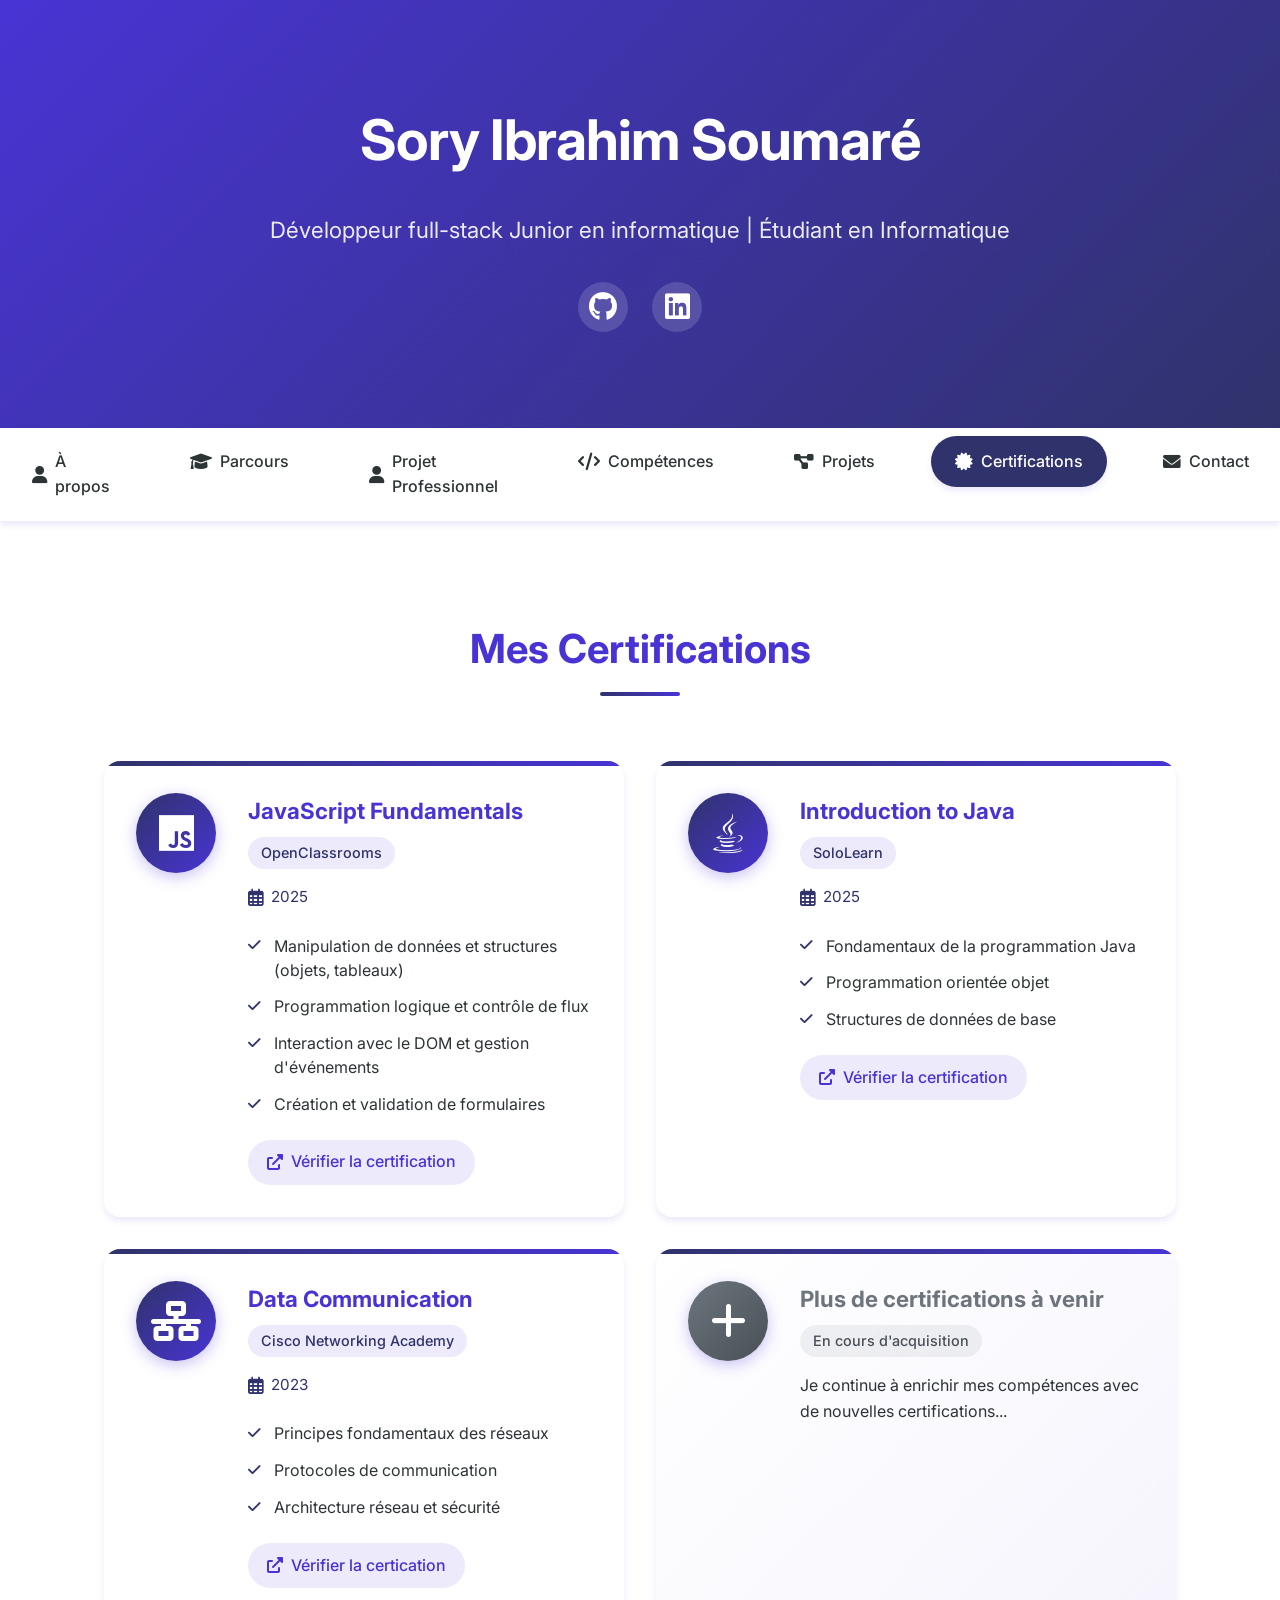
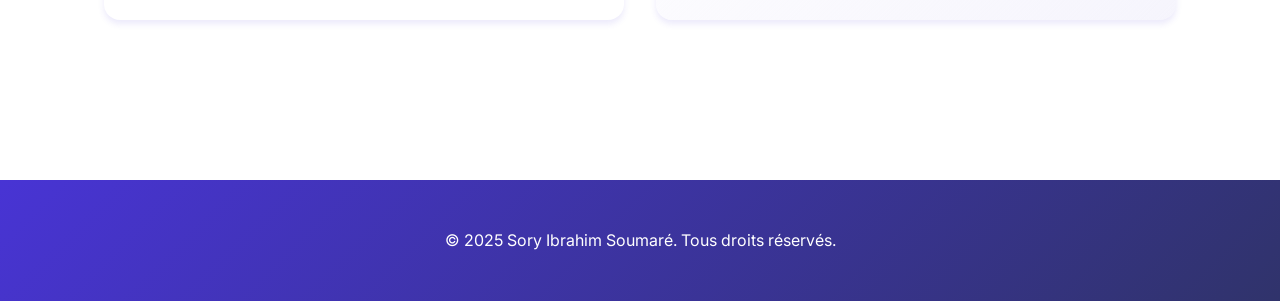
==== certifications.html @ 8905b658 "Add files via upload" ====
<!DOCTYPE html>
<html lang="fr">
<head>
    <meta charset="UTF-8">
    <meta name="viewport" content="width=device-width, initial-scale=1.0">
    <title>Certifications - Sory Ibrahim Soumaré</title>
    <link rel="stylesheet" href="styles.css">
    <link href="https://fonts.googleapis.com/css2?family=Inter:wght@400;500;600;700&display=swap" rel="stylesheet">
    <link rel="stylesheet" href="https://cdnjs.cloudflare.com/ajax/libs/font-awesome/6.0.0/css/all.min.css">
</head>
<body>
    <header>
        <h1>Sory Ibrahim Soumaré</h1>
        <p>Développeur full-stack Junior en informatique | Étudiant en Informatique</p>
        <div class="social-links">
            <a href="https://github.com/Ryso667" target="_blank" rel="noopener noreferrer" class="hover-lift" aria-label="GitHub">
                <i class="fab fa-github"></i>
            </a>
            <a href="https://www.linkedin.com/in/sory-ibrahim-soumaré-824bb32b7" target="_blank" rel="noopener noreferrer" class="hover-lift" aria-label="LinkedIn">
                <i class="fab fa-linkedin"></i>
            </a>
        </div>
    </header>

    <nav>
        <ul>
            <li><a href="index.html" class="active"><i class="fas fa-user"></i> À propos</a></li>
            <li><a href="experience.html"><i class="fas fa-graduation-cap"></i> Parcours</a></li>
            <li><a href="projetPro.html" class="active"><i class="fas fa-user"></i> Projet Professionnel </a></li>
            <li><a href="skills.html"><i class="fas fa-code"></i> Compétences</a></li>
            <li><a href="projects.html"><i class="fas fa-project-diagram"></i> Projets</a></li>
            <li><a href="certifications.html"><i class="fas fa-certificate"></i> Certifications</a></li>
            <li><a href="contact.html"><i class="fas fa-envelope"></i> Contact</a></li>
        </ul>
    </nav>

    <section id="certifications">
        <h2>Mes Certifications</h2>
        <div class="certifications-container">
            <!-- Certification JavaScript -->
            <div class="certification-card hover-lift">
                <div class="certification-badge">
                    <i class="fab fa-js"></i>
                </div>
                <div class="certification-content">
                    <div class="certification-header">
                        <h3>JavaScript Fundamentals</h3>
                        <span class="certification-platform">OpenClassrooms</span>
                    </div>
                    <div class="certification-date">
                        <i class="far fa-calendar-alt"></i>
                        <span>2025</span>
                    </div>
                    <div class="certification-details">
                        <ul>
                            <li><i class="fas fa-check"></i> Manipulation de données et structures (objets, tableaux)</li>
                            <li><i class="fas fa-check"></i> Programmation logique et contrôle de flux</li>
                            <li><i class="fas fa-check"></i> Interaction avec le DOM et gestion d'événements</li>
                            <li><i class="fas fa-check"></i> Création et validation de formulaires</li>
                        </ul>
                    </div>
                    <div class="certification-verify">
                        <a href="Javascript .png" class="verify-link">
                            <i class="fas fa-external-link-alt"></i>
                            <span>Vérifier la certification</span>
                        </a>
                    </div>
                </div>
            </div>

            <!-- Certification Java -->
            <div class="certification-card hover-lift">
                <div class="certification-badge">
                    <i class="fab fa-java"></i>
                </div>
                <div class="certification-content">
                    <div class="certification-header">
                        <h3>Introduction to Java</h3>
                        <span class="certification-platform">SoloLearn</span>
                    </div>
                    <div class="certification-date">
                        <i class="far fa-calendar-alt"></i>
                        <span>2025</span>
                    </div>
                    <div class="certification-details">
                        <ul>
                            <li><i class="fas fa-check"></i> Fondamentaux de la programmation Java</li>
                            <li><i class="fas fa-check"></i> Programmation orientée objet</li>
                            <li><i class="fas fa-check"></i> Structures de données de base</li>
                        </ul>
                    </div>
                    <div class="certification-verify">
                        <a href="3553fcca-a68f-42a8-afb6-0b41cf92a7e4.png" target="_blank" rel="noopener noreferrer" class="verify-link">
                            <i class="fas fa-external-link-alt"></i>
                            <span>Vérifier la certification</span>
                        </a>
                    </div>
                </div>
            </div>

            <!-- Certification Data Communication -->
            <div class="certification-card hover-lift">
                <div class="certification-badge">
                    <i class="fas fa-network-wired"></i>
                </div>
                <div class="certification-content">
                    <div class="certification-header">
                        <h3>Data Communication</h3>
                        <span class="certification-platform">Cisco Networking Academy</span>
                    </div>
                    <div class="certification-date">
                        <i class="far fa-calendar-alt"></i>
                        <span>2023</span>
                    </div>
                    <div class="certification-details">
                        <ul>
                            <li><i class="fas fa-check"></i> Principes fondamentaux des réseaux</li>
                            <li><i class="fas fa-check"></i> Protocoles de communication</li>
                            <li><i class="fas fa-check"></i> Architecture réseau et sécurité</li>
                        </ul>
                    </div>
                    <div class="certification-verify">
                        <a href="data-communication-and-network(1).png" target="_blank" rel="noopener noreferrer" class="verify-link">
                            <i class="fas fa-external-link-alt"></i>
                            <span>Vérifier la certication</span>
                        </a>
                    </div>
                </div>
            </div>

            <!-- Espace pour futures certifications -->
            <div class="certification-card coming-soon hover-lift">
                <div class="certification-badge">
                    <i class="fas fa-plus"></i>
                </div>
                <div class="certification-content">
                    <div class="certification-header">
                        <h3>Plus de certifications à venir</h3>
                        <span class="certification-platform">En cours d'acquisition</span>
                    </div>
                    <div class="certification-details">
                        <p>Je continue à enrichir mes compétences avec de nouvelles certifications...</p>
                    </div>
                </div>
            </div>
        </div>
    </section>

    <!-- Modal pour l'affichage des certificats -->
    <div id="certificate-modal" class="modal">
        <div class="modal-content">
            <span class="close-modal">&times;</span>
            <img id="certificate-image" src="" alt="Certificat">
        </div>
    </div>

    <footer>
        <p>&copy; 2025 Sory Ibrahim Soumaré. Tous droits réservés.</p>
    </footer>

    <script src="script.js"></script>
</body>
</html>
---- styles.css ----
/* Variables globales */
:root {
  --primary-color: #4834d4;
  --secondary-color: #686de0;
  --accent-color: #30336b;
  --text-color: #2d3436;
  --bg-color: #ffffff;
  --section-bg: #f9f9f9;
  --card-bg: #ffffff;
  --gradient-start: #4834d4;
  --gradient-end: #30336b;
  --transition: all 0.3s ease;
  --shadow: 0 4px 6px rgba(72, 52, 212, 0.1);
  --shadow-hover: 0 8px 15px rgba(72, 52, 212, 0.2);
}

/* Section projet professionnel */
#projet-professionnel {
    max-width: 900px;
    margin: 0 auto;
    padding: 40px 20px;
    font-family: 'Arial', sans-serif;
    color: #1A1A2E;
    line-height: 1.7;
  }
  
  #projet-professionnel h2 {
    font-size: 2.5rem;
    color: #1A7A7A;
    margin-bottom: 40px;
    text-align: center;
    font-weight: bold;
  }
  
  #projet-professionnel h3 {
    font-size: 1.8rem;
    color: #1A7A7A;
    margin-top: 40px;
    margin-bottom: 20px;
    font-weight: bold;
    border-bottom: 3px solid #1A7A7A;
    padding-bottom: 8px;
  }
  
  #projet-professionnel h4 {
    font-size: 1.3rem;
    color: #1A1A2E;
    margin-top: 25px;
    margin-bottom: 12px;
    font-weight: bold;
  }
  
  /* Vision */
  .vision {
    background: linear-gradient(135deg, #E8F5F5 0%, #ffffff 100%);
    padding: 30px;
    border-radius: 10px;
    margin-bottom: 30px;
    border-left: 5px solid #1A7A7A;
    box-shadow: 0 2px 8px rgba(0, 0, 0, 0.08);
  }
  
  .vision p {
    font-size: 1.15rem;
    font-weight: 500;
    color: #1A1A2E;
    margin: 0;
  }
  
  /* Parcours */
  .parcours {
    margin-bottom: 30px;
  }
  
  /* Étape */
  .etape {
    background: #ffffff;
    padding: 25px;
    margin-bottom: 20px;
    border-radius: 8px;
    border-left: 4px solid #1A7A7A;
    box-shadow: 0 2px 6px rgba(0, 0, 0, 0.06);
    transition: transform 0.2s ease, box-shadow 0.2s ease;
  }
  
  .etape:hover {
    transform: translateX(5px);
    box-shadow: 0 4px 12px rgba(26, 122, 122, 0.15);
  }
  
  .etape h4 {
    color: #1A7A7A;
    margin-top: 0;
  }
  
  .etape p {
    margin: 0;
    font-size: 1rem;
  }
  
  /* Motivation */
  .motivation {
    background: #f8f9fa;
    padding: 30px;
    border-radius: 10px;
    margin-bottom: 30px;
    box-shadow: 0 2px 8px rgba(0, 0, 0, 0.08);
  }
  
  .motivation p {
    margin-bottom: 15px;
    font-size: 1.05rem;
  }
  
  .motivation p:last-child {
    margin-bottom: 0;
  }
  
  /* Formation */
  .formation {
    background: linear-gradient(135deg, #1A7A7A 0%, #2A9A9A 100%);
    padding: 30px;
    border-radius: 10px;
    color: #ffffff;
    box-shadow: 0 4px 12px rgba(26, 122, 122, 0.25);
  }
  
  .formation h3 {
    color: #ffffff;
    border-bottom: 3px solid #ffffff;
    margin-top: 0;
  }
  
  .formation p {
    font-size: 1.05rem;
    margin-bottom: 15px;
    color: #ffffff;
  }
  
  .formation p:last-child {
    margin-bottom: 0;
  }
  
  .formation strong {
    font-weight: bold;
    text-decoration: underline;
  }
  
  /* Responsive */
  @media (max-width: 768px) {
    #projet-professionnel {
      padding: 30px 15px;
    }
  
    #projet-professionnel h2 {
      font-size: 2rem;
    }
  
    #projet-professionnel h3 {
      font-size: 1.5rem;
    }
  
    #projet-professionnel h4 {
      font-size: 1.15rem;
    }
  
    .vision, .motivation, .formation {
      padding: 20px;
    }
  
    .etape {
      padding: 20px;
    }
  }

/* Reset et styles de base */
* {
  margin: 0;
  padding: 0;
  box-sizing: border-box;
}

body {
  font-family: 'Inter', sans-serif;
  line-height: 1.6;
  color: var(--text-color);
  background-color: var(--bg-color);
}

/* Header */
header {
  background: linear-gradient(135deg, var(--gradient-start), var(--gradient-end));
  color: white;
  padding: 6rem 2rem;
  text-align: center;
  position: relative;
  overflow: hidden;
}

header::before {
  content: '';
  position: absolute;
  top: 0;
  left: 0;
  right: 0;
  bottom: 0;
  background: url('data:image/svg+xml,<svg width="20" height="20" viewBox="0 0 20 20" xmlns="http://www.w3.org/2000/svg"><rect width="1" height="1" fill="rgba(255,255,255,0.1)"/></svg>');
  opacity: 0.1;
}

header h1 {
  font-size: 3.5rem;
  margin-bottom: 1.5rem;
  animation: fadeInDown 1s ease;
  font-weight: 700;
  letter-spacing: -1px;
}

header p {
  font-size: 1.4rem;
  opacity: 0.9;
  animation: fadeInUp 1s ease;
  max-width: 800px;
  margin: 0 auto;
  line-height: 1.8;
}

.social-links {
  margin-top: 2rem;
  display: flex;
  justify-content: center;
  gap: 1.5rem;
  z-index: 10;
  position: relative;
}

.social-links a {
  color: white;
  font-size: 1.8rem;
  transition: var(--transition);
  padding: 0.8rem;
  border-radius: 50%;
  background: rgba(255, 255, 255, 0.15);
  width: 50px;
  height: 50px;
  display: flex;
  align-items: center;
  justify-content: center;
  text-decoration: none;
  cursor: pointer;
  position: relative;
  z-index: 2;
}

.social-links a:hover {
  transform: translateY(-5px) scale(1.1);
  background: var(--accent-color);
  box-shadow: var(--shadow);
}

.social-links a:active {
  transform: translateY(-2px) scale(0.95);
}

/* Navigation */
nav {
  background-color: var(--card-bg);
  box-shadow: var(--shadow);
  position: sticky;
  top: 0;
  z-index: 1000;
  padding: 0.5rem;
}

nav ul {
  display: flex;
  justify-content: center;
  list-style: none;
  gap: 2rem;
  max-width: 1200px;
  margin: 0 auto;
}

nav a {
  color: var(--text-color);
  text-decoration: none;
  font-weight: 500;
  padding: 0.8rem 1.5rem;
  border-radius: 2rem;
  transition: var(--transition);
  display: flex;
  align-items: center;
  gap: 0.5rem;
}

nav a:hover {
  background-color: var(--accent-color);
  color: white;
  transform: translateY(-2px);
}

nav a.active {
  background-color: var(--accent-color);
  color: white;
  box-shadow: var(--shadow);
}

nav a i {
  font-size: 1.1rem;
}

/* Sections */
section {
  padding: 6rem 2rem;
  max-width: 1200px;
  margin: 0 auto;
}

section:nth-child(even) {
  background-color: var(--section-bg);
}

h2 {
  color: var(--primary-color);
  margin-bottom: 3rem;
  font-size: 2.5rem;
  position: relative;
  text-align: center;
}

h2::after {
  content: '';
  position: absolute;
  bottom: -15px;
  left: 50%;
  transform: translateX(-50%);
  width: 80px;
  height: 4px;
  background: linear-gradient(90deg, var(--accent-color), var(--primary-color));
  border-radius: 2px;
}

/* À propos */
.about-content {
  background-color: var(--card-bg);
  padding: 3rem;
  border-radius: 1rem;
  box-shadow: var(--shadow);
  max-width: 900px;
  margin: 0 auto;
  position: relative;
  overflow: hidden;
}

.about-content::before {
  content: '';
  position: absolute;
  top: 0;
  left: 0;
  width: 100%;
  height: 5px;
  background: linear-gradient(90deg, var(--accent-color), var(--primary-color));
}

.about-content p {
  font-size: 1.2rem;
  line-height: 1.8;
  color: var(--text-color);
}

.about-content p emoji {
  font-size: 1.4rem;
  margin-right: 0.5rem;
}

/* Styles pour la section des compétences */
.skills-container {
    max-width: 1200px;
    margin: 0 auto;
    padding: 2rem;
}

.skills-category {
    margin-bottom: 4rem;
}

.skills-category h3 {
    font-size: 2rem;
    color: var(--primary-color);
    margin-bottom: 2rem;
    display: flex;
    align-items: center;
    gap: 1rem;
}

.skills-category h3 i {
    color: var(--accent-color);
}

.skills-grid {
    display: grid;
    grid-template-columns: repeat(auto-fit, minmax(300px, 1fr));
    gap: 2rem;
}

.skill-card {
    background: var(--card-bg);
    border-radius: 1rem;
    padding: 2rem;
    box-shadow: var(--shadow);
    transition: var(--transition);
    position: relative;
    overflow: hidden;
}

.skill-card::before {
    content: '';
    position: absolute;
    top: 0;
    left: 0;
    width: 100%;
    height: 5px;
    background: linear-gradient(90deg, var(--accent-color), var(--primary-color));
}

.skill-header {
    display: flex;
    align-items: center;
    gap: 1rem;
    margin-bottom: 1.5rem;
}

.skill-header i {
    font-size: 1.8rem;
    color: var(--accent-color);
}

.skill-header h4 {
    font-size: 1.4rem;
    color: var(--primary-color);
    margin: 0;
}

.skill-card ul {
    list-style: none;
    padding: 0;
    margin: 0;
}

.skill-card li {
    display: flex;
    align-items: center;
    gap: 0.8rem;
    margin-bottom: 1rem;
    font-size: 1.1rem;
    color: var(--text-color);
}

.skill-card li i {
    color: var(--accent-color);
    font-size: 1rem;
}

.skill-card:hover {
    transform: translateY(-5px);
    box-shadow: var(--shadow-hover);
}

/* Animation pour les cartes de compétences */
@keyframes fadeInUp {
    from {
        opacity: 0;
        transform: translateY(20px);
    }
    to {
        opacity: 1;
        transform: translateY(0);
    }
}

.skill-card {
    animation: fadeInUp 0.6s ease-out forwards;
    opacity: 0;
}

.skill-card:nth-child(1) { animation-delay: 0.1s; }
.skill-card:nth-child(2) { animation-delay: 0.2s; }
.skill-card:nth-child(3) { animation-delay: 0.3s; }
.skill-card:nth-child(4) { animation-delay: 0.4s; }
.skill-card:nth-child(5) { animation-delay: 0.5s; }

/* Responsive Design pour les compétences */
@media (max-width: 768px) {
    .skills-container {
        padding: 1rem;
    }

    .skills-grid {
        grid-template-columns: 1fr;
    }

    .skill-card {
        padding: 1.5rem;
    }

    .skill-header h4 {
        font-size: 1.2rem;
    }

    .skill-card li {
        font-size: 1rem;
    }
}

/* Styles pour la section des projets */
.projects-container {
    max-width: 1200px;
    margin: 0 auto;
    padding: 2rem;
    display: grid;
    grid-template-columns: repeat(auto-fit, minmax(350px, 1fr));
    gap: 2rem;
}

.project-card {
    background: var(--card-bg);
    border-radius: 1rem;
    padding: 2rem;
    box-shadow: var(--shadow);
    transition: var(--transition);
    position: relative;
    overflow: hidden;
    display: flex;
    flex-direction: column;
    gap: 1.5rem;
}

.project-card::before {
    content: '';
    position: absolute;
    top: 0;
    left: 0;
    width: 100%;
    height: 5px;
    background: linear-gradient(90deg, var(--accent-color), var(--primary-color));
}

.project-header {
    display: flex;
    align-items: center;
    gap: 1rem;
}

.project-header i {
    font-size: 2rem;
    color: var(--accent-color);
}

.project-header h3 {
    font-size: 1.4rem;
    color: var(--primary-color);
    margin: 0;
    line-height: 1.4;
}

.project-date {
    display: flex;
    align-items: center;
    gap: 0.5rem;
    color: var(--accent-color);
    font-size: 0.95rem;
    margin-top: -0.5rem;
    margin-bottom: 0.5rem;
}

.project-date i {
    font-size: 1rem;
}

.project-date span {
    font-weight: 500;
}

.project-tech {
    display: flex;
    flex-wrap: wrap;
    gap: 0.5rem;
}

.tech-tag {
    background: rgba(72, 52, 212, 0.1);
    color: var(--primary-color);
    padding: 0.4rem 0.8rem;
    border-radius: 2rem;
    font-size: 0.9rem;
    font-weight: 500;
    transition: var(--transition);
}

.tech-tag:hover {
    background: var(--accent-color);
    color: white;
    transform: translateY(-2px);
}

.project-content {
    flex-grow: 1;
}

.project-content h4 {
    color: var(--primary-color);
    font-size: 1.1rem;
    margin-bottom: 1rem;
}

.project-content ul {
    list-style: none;
    padding: 0;
    margin: 0;
}

.project-content li {
    display: flex;
    align-items: flex-start;
    gap: 0.8rem;
    margin-bottom: 0.8rem;
    font-size: 1rem;
    color: var(--text-color);
    line-height: 1.5;
}

.project-content li i {
    color: var(--accent-color);
    font-size: 0.9rem;
    margin-top: 0.3rem;
}

.project-links {
    margin-top: 1.5rem;
    padding-top: 1rem;
    border-top: 1px solid rgba(72, 52, 212, 0.1);
}

.github-link {
    display: inline-flex;
    align-items: center;
    gap: 0.5rem;
    color: var(--primary-color);
    text-decoration: none;
    padding: 0.6rem 1.2rem;
    border-radius: 2rem;
    background: rgba(72, 52, 212, 0.1);
    transition: var(--transition);
    font-weight: 500;
}

.github-link i {
    font-size: 1.2rem;
}

.github-link:hover {
    background: var(--accent-color);
    color: white;
    transform: translateY(-2px);
}

.project-card:hover {
    transform: translateY(-5px);
    box-shadow: var(--shadow-hover);
}

/* Animation pour les cartes de projets */
@keyframes fadeInUp {
    from {
        opacity: 0;
        transform: translateY(20px);
    }
    to {
        opacity: 1;
        transform: translateY(0);
    }
}

.project-card {
    animation: fadeInUp 0.6s ease-out forwards;
    opacity: 0;
}

.project-card:nth-child(1) { animation-delay: 0.1s; }
.project-card:nth-child(2) { animation-delay: 0.2s; }
.project-card:nth-child(3) { animation-delay: 0.3s; }
.project-card:nth-child(4) { animation-delay: 0.4s; }

/* Responsive Design pour les projets */
@media (max-width: 768px) {
    .projects-container {
        padding: 1rem;
        grid-template-columns: 1fr;
    }

    .project-card {
        padding: 1.5rem;
    }

    .project-header h3 {
        font-size: 1.2rem;
    }

    .project-content li {
        font-size: 0.95rem;
    }
}

/* Contact */
.contact-container {
    max-width: 600px;
    margin: 0 auto;
    padding: 2rem;
}

.contact-info-card {
    background: var(--card-bg);
    border-radius: 15px;
    padding: 2.5rem;
    box-shadow: 0 4px 6px rgba(0, 0, 0, 0.1);
    transition: all 0.3s ease;
}

.contact-info-card:hover {
    transform: translateY(-5px);
    box-shadow: 0 8px 15px rgba(0, 0, 0, 0.2);
}

.contact-header {
    display: flex;
    align-items: center;
    gap: 1rem;
    margin-bottom: 2rem;
    padding-bottom: 1rem;
    border-bottom: 2px solid var(--accent-color);
}

.contact-header i {
    font-size: 2rem;
    color: var(--accent-color);
}

.contact-header h3 {
    font-size: 1.5rem;
    color: var(--text-color);
    margin: 0;
}

.contact-details {
    display: flex;
    flex-direction: column;
    gap: 1.5rem;
}

.contact-item {
    display: flex;
    align-items: center;
    gap: 1.5rem;
    padding: 1rem;
    border-radius: 10px;
    background: var(--bg-color);
    transition: all 0.3s ease;
    text-decoration: none;
    color: var(--text-color);
}

.contact-item:hover {
    transform: translateX(10px);
    background: var(--accent-color);
    color: white;
}

.contact-item:hover .contact-icon i {
    transform: scale(1.2);
    color: white;
}

.contact-icon {
    width: 50px;
    height: 50px;
    display: flex;
    align-items: center;
    justify-content: center;
    background: var(--card-bg);
    border-radius: 50%;
    transition: all 0.3s ease;
}

.contact-icon i {
    font-size: 1.5rem;
    color: var(--accent-color);
    transition: all 0.3s ease;
}

.contact-text {
    display: flex;
    flex-direction: column;
    gap: 0.25rem;
}

.contact-label {
    font-size: 0.9rem;
    color: var(--text-muted);
    font-weight: 500;
}

.contact-value {
    font-size: 1.1rem;
    font-weight: 600;
}

/* Animation d'apparition */
@keyframes fadeInUp {
    from {
        opacity: 0;
        transform: translateY(20px);
    }
    to {
        opacity: 1;
        transform: translateY(0);
    }
}

.contact-info-card {
    animation: fadeInUp 0.6s ease-out;
}

/* Responsive Design */
@media (max-width: 768px) {
    .contact-container {
        padding: 1rem;
    }

    .contact-info-card {
        padding: 1.5rem;
    }

    .contact-header {
        margin-bottom: 1.5rem;
    }

    .contact-header i {
        font-size: 1.5rem;
    }

    .contact-header h3 {
        font-size: 1.25rem;
    }

    .contact-item {
        padding: 0.75rem;
        gap: 1rem;
    }

    .contact-icon {
        width: 40px;
        height: 40px;
    }

    .contact-icon i {
        font-size: 1.25rem;
    }

    .contact-value {
        font-size: 1rem;
    }
}

@media (max-width: 480px) {
    .contact-info-card {
        padding: 1.25rem;
    }

    .contact-header {
        margin-bottom: 1.25rem;
    }

    .contact-item {
        padding: 0.5rem;
    }

    .contact-icon {
        width: 35px;
        height: 35px;
    }

    .contact-icon i {
        font-size: 1.1rem;
    }

    .contact-label {
        font-size: 0.8rem;
    }

    .contact-value {
        font-size: 0.9rem;
    }
}

/* Footer */
footer {
  background: linear-gradient(135deg, var(--gradient-start), var(--gradient-end));
  color: white;
  text-align: center;
  padding: 3rem;
  margin-top: 2rem;
}

/* Animations */
@keyframes fadeInDown {
  from {
    opacity: 0;
    transform: translateY(-30px);
  }
  to {
    opacity: 1;
    transform: translateY(0);
  }
}

@keyframes fadeInUp {
  from {
    opacity: 0;
    transform: translateY(30px);
  }
  to {
    opacity: 1;
    transform: translateY(0);
  }
}

/* Responsive Design */
@media (max-width: 768px) {
  header {
    padding: 4rem 1rem;
  }

  header h1 {
    font-size: 2.5rem;
  }

  header p {
    font-size: 1.2rem;
  }

  nav ul {
    flex-direction: column;
    align-items: center;
    gap: 1rem;
    padding: 1rem;
  }

  section {
    padding: 4rem 1rem;
  }

  .about-content {
    padding: 2rem;
  }

  .about-content p {
    font-size: 1.1rem;
  }

  .projects-container {
    grid-template-columns: 1fr;
  }
}

/* Effets de survol et transitions */
.hover-lift {
  transition: var(--transition);
}

.hover-lift:hover {
  transform: translateY(-5px);
  box-shadow: var(--shadow-hover);
}

/* Styles pour les emojis */
.emoji {
  display: inline-block;
  animation: wave 2s infinite;
  transform-origin: 70% 70%;
}

@keyframes wave {
  0% { transform: rotate(0deg); }
  10% { transform: rotate(14deg); }
  20% { transform: rotate(-8deg); }
  30% { transform: rotate(14deg); }
  40% { transform: rotate(-4deg); }
  50% { transform: rotate(10deg); }
  60% { transform: rotate(0deg); }
  100% { transform: rotate(0deg); }
}

/* Timeline Styles */
.timeline-container {
    max-width: 1000px;
    margin: 0 auto;
    padding: 2rem;
    position: relative;
}

.timeline {
    position: relative;
    padding: 2rem 0;
}

.timeline::before {
    content: '';
    position: absolute;
    top: 0;
    left: 50%;
    transform: translateX(-50%);
    width: 4px;
    height: 100%;
    background: linear-gradient(to bottom, var(--accent-color), var(--primary-color));
    border-radius: 2px;
}

.timeline-item {
    position: relative;
    margin-bottom: 4rem;
    width: 100%;
    display: flex;
    justify-content: center;
}

.timeline-dot {
    position: absolute;
    left: 50%;
    transform: translateX(-50%);
    width: 20px;
    height: 20px;
    background: var(--primary-color);
    border-radius: 50%;
    border: 4px solid var(--bg-color);
    box-shadow: 0 0 0 4px rgba(72, 52, 212, 0.2);
    z-index: 2;
}

.timeline-content {
    width: 45%;
    position: relative;
    padding: 0 2rem;
}

.timeline-date {
    display: flex;
    align-items: center;
    gap: 0.5rem;
    color: var(--accent-color);
    font-weight: 500;
    margin-bottom: 1rem;
}

.timeline-date i {
    font-size: 1.1rem;
}

.timeline-card {
    background: var(--card-bg);
    border-radius: 1rem;
    padding: 2rem;
    box-shadow: var(--shadow);
    transition: var(--transition);
    position: relative;
    overflow: hidden;
}

.timeline-card::before {
    content: '';
    position: absolute;
    top: 0;
    left: 0;
    width: 100%;
    height: 5px;
    background: linear-gradient(90deg, var(--accent-color), var(--primary-color));
}

.timeline-header {
    display: flex;
    align-items: center;
    gap: 1rem;
    margin-bottom: 1.5rem;
}

.timeline-header i {
    font-size: 2rem;
    color: var(--accent-color);
}

.timeline-header h3 {
    font-size: 1.4rem;
    color: var(--primary-color);
    margin: 0;
}

.timeline-body h4 {
    color: var(--accent-color);
    font-size: 1.1rem;
    margin-bottom: 1rem;
}

.timeline-body ul {
    list-style: none;
    padding: 0;
    margin: 0;
}

.timeline-body li {
    display: flex;
    align-items: flex-start;
    gap: 0.8rem;
    margin-bottom: 0.8rem;
    font-size: 1rem;
    color: var(--text-color);
    line-height: 1.5;
}

.timeline-body li i {
    color: var(--accent-color);
    font-size: 0.9rem;
    margin-top: 0.3rem;
}

.timeline-card:hover {
    transform: translateY(-5px);
    box-shadow: var(--shadow-hover);
}

/* Animation pour la timeline */
@keyframes slideIn {
    from {
        opacity: 0;
        transform: translateX(-50px);
    }
    to {
        opacity: 1;
        transform: translateX(0);
    }
}

.timeline-item {
    animation: slideIn 0.6s ease-out forwards;
    opacity: 0;
}

.timeline-item:nth-child(1) { animation-delay: 0.2s; }
.timeline-item:nth-child(2) { animation-delay: 0.4s; }

/* Responsive Design pour la timeline */
@media (max-width: 768px) {
    .timeline::before {
        left: 30px;
    }

    .timeline-dot {
        left: 30px;
    }

    .timeline-content {
        width: calc(100% - 60px);
        margin-left: 60px;
        padding: 0;
    }

    .timeline-card {
        padding: 1.5rem;
    }

    .timeline-header h3 {
        font-size: 1.2rem;
    }

    .timeline-body li {
        font-size: 0.95rem;
    }
}

/* Styles pour la section des certifications */
.certifications-container {
    max-width: 1200px;
    margin: 0 auto;
    padding: 2rem;
    display: grid;
    grid-template-columns: repeat(auto-fit, minmax(350px, 1fr));
    gap: 2rem;
}

.certification-card {
    background: var(--card-bg);
    border-radius: 1rem;
    padding: 2rem;
    box-shadow: var(--shadow);
    transition: var(--transition);
    position: relative;
    overflow: hidden;
    display: flex;
    gap: 2rem;
}

.certification-card::before {
    content: '';
    position: absolute;
    top: 0;
    left: 0;
    width: 100%;
    height: 5px;
    background: linear-gradient(90deg, var(--accent-color), var(--primary-color));
}

.certification-badge {
    width: 80px;
    height: 80px;
    background: linear-gradient(135deg, var(--accent-color), var(--primary-color));
    border-radius: 50%;
    display: flex;
    align-items: center;
    justify-content: center;
    flex-shrink: 0;
    box-shadow: 0 4px 15px rgba(72, 52, 212, 0.3);
}

.certification-badge i {
    font-size: 2.5rem;
    color: white;
}

.certification-content {
    flex-grow: 1;
}

.certification-header {
    margin-bottom: 1rem;
}

.certification-header h3 {
    font-size: 1.4rem;
    color: var(--primary-color);
    margin: 0 0 0.5rem 0;
}

.certification-platform {
    display: inline-block;
    background: rgba(72, 52, 212, 0.1);
    color: var(--accent-color);
    padding: 0.3rem 0.8rem;
    border-radius: 2rem;
    font-size: 0.9rem;
    font-weight: 500;
}

.certification-date {
    display: flex;
    align-items: center;
    gap: 0.5rem;
    color: var(--accent-color);
    font-size: 0.95rem;
    margin-bottom: 1.5rem;
}

.certification-date i {
    font-size: 1.1rem;
}

.certification-details {
    margin-bottom: 1.5rem;
}

.certification-details ul {
    list-style: none;
    padding: 0;
    margin: 0;
}

.certification-details li {
    display: flex;
    align-items: flex-start;
    gap: 0.8rem;
    margin-bottom: 0.8rem;
    font-size: 1rem;
    color: var(--text-color);
    line-height: 1.5;
}

.certification-details li i {
    color: var(--accent-color);
    font-size: 0.9rem;
    margin-top: 0.3rem;
}

.certification-verify {
    margin-top: auto;
}

.verify-link {
    display: inline-flex;
    align-items: center;
    gap: 0.5rem;
    color: var(--primary-color);
    text-decoration: none;
    padding: 0.6rem 1.2rem;
    border-radius: 2rem;
    background: rgba(72, 52, 212, 0.1);
    transition: var(--transition);
    font-weight: 500;
    cursor: pointer;
}

.verify-link i {
    font-size: 1rem;
}

.verify-link:hover {
    background: var(--accent-color);
    color: white;
    transform: translateY(-2px);
    box-shadow: 0 4px 12px rgba(72, 52, 212, 0.2);
}

/* Style pour la carte "à venir" */
.certification-card.coming-soon {
    background: linear-gradient(135deg, var(--card-bg), rgba(72, 52, 212, 0.05));
}

.certification-card.coming-soon .certification-badge {
    background: linear-gradient(135deg, #6c757d, #495057);
}

.certification-card.coming-soon .certification-header h3 {
    color: #6c757d;
}

.certification-card.coming-soon .certification-platform {
    background: rgba(108, 117, 125, 0.1);
    color: #495057;
}

/* Animation pour les cartes de certification */
@keyframes fadeInUp {
    from {
        opacity: 0;
        transform: translateY(20px);
    }
    to {
        opacity: 1;
        transform: translateY(0);
    }
}

.certification-card {
    animation: fadeInUp 0.6s ease-out forwards;
    opacity: 0;
}

.certification-card:nth-child(1) { animation-delay: 0.2s; }
.certification-card:nth-child(2) { animation-delay: 0.4s; }

/* Responsive Design pour les certifications */
@media (max-width: 768px) {
    .certifications-container {
        padding: 1rem;
        grid-template-columns: 1fr;
    }

    .certification-card {
        padding: 1.5rem;
        flex-direction: column;
        align-items: center;
        text-align: center;
    }

    .certification-badge {
        margin-bottom: 1rem;
    }

    .certification-details li {
        justify-content: center;
    }

    .verify-link {
        width: 100%;
        justify-content: center;
    }
}

/* Modal pour l'affichage des certificats */
.modal {
    display: none;
    position: fixed;
    top: 0;
    left: 0;
    width: 100%;
    height: 100%;
    background-color: rgba(0, 0, 0, 0.9);
    z-index: 2000;
    overflow: auto;
    opacity: 0;
    transition: opacity 0.3s ease;
}

.modal.show {
    display: flex;
    opacity: 1;
}

.modal-content {
    position: relative;
    margin: auto;
    padding: 20px;
    max-width: 90%;
    max-height: 90vh;
    display: flex;
    flex-direction: column;
    align-items: center;
}

.modal-content img {
    max-width: 100%;
    max-height: 80vh;
    object-fit: contain;
    border-radius: 8px;
    box-shadow: 0 4px 20px rgba(0, 0, 0, 0.3);
}

.close-modal {
    position: absolute;
    top: -40px;
    right: 0;
    color: white;
    font-size: 2rem;
    font-weight: bold;
    cursor: pointer;
    transition: var(--transition);
}

.close-modal:hover {
    color: var(--accent-color);
    transform: scale(1.1);
}

/* Styles spécifiques pour la carte Prompt Engineering */
.skill-card .skill-header i.fa-brain {
    color: var(--accent-color);
    animation: pulse 2s infinite;
}

@keyframes pulse {
    0% {
        transform: scale(1);
    }
    50% {
        transform: scale(1.1);
    }
    100% {
        transform: scale(1);
    }
}

.skill-card:hover .skill-header i.fa-brain {
    animation: none;
    transform: scale(1.2);
}

/* Nouvelle structure des projets */
.featured-projects, .all-projects {
    margin-bottom: 3rem;
}

.featured-projects h3, .all-projects h3 {
    font-size: 1.8rem;
    color: var(--text-color);
    margin-bottom: 2rem;
    text-align: center;
    position: relative;
}

.featured-projects h3::after, .all-projects h3::after {
    content: '';
    position: absolute;
    bottom: -10px;
    left: 50%;
    transform: translateX(-50%);
    width: 60px;
    height: 3px;
    background: var(--accent-color);
    border-radius: 2px;
}

.projects-grid {
    display: grid;
    grid-template-columns: repeat(auto-fit, minmax(300px, 1fr));
    gap: 2rem;
    padding: 2rem;
}

.project-mini-card {
    background: var(--card-bg);
    border-radius: 15px;
    padding: 1.5rem;
    box-shadow: 0 4px 6px rgba(0, 0, 0, 0.1);
    transition: all 0.3s ease;
    cursor: pointer;
    border-left: 4px solid var(--accent-color);
    position: relative;
    overflow: hidden;
}

.project-mini-card::before {
    content: '';
    position: absolute;
    top: 0;
    left: -100%;
    width: 100%;
    height: 100%;
    background: linear-gradient(90deg, transparent, rgba(255, 255, 255, 0.1), transparent);
    transition: left 0.5s ease;
}

.project-mini-card:hover::before {
    left: 100%;
}

.project-mini-card:hover {
    transform: translateY(-8px);
    box-shadow: 0 12px 20px rgba(0, 0, 0, 0.15);
}

.project-mini-card.featured {
    border-left-color: #ff6b6b;
    background: linear-gradient(135deg, var(--card-bg) 0%, rgba(255, 107, 107, 0.05) 100%);
}

.project-mini-card.featured .project-image i {
    color: #ff6b6b;
}

.project-image {
    text-align: center;
    margin-bottom: 1rem;
}

.project-image i {
    font-size: 3rem;
    color: var(--accent-color);
    transition: all 0.3s ease;
}

.project-mini-card:hover .project-image i {
    transform: scale(1.1);
}

.project-info {
    text-align: center;
}

.project-category {
    display: inline-block;
    background: var(--accent-color);
    color: white;
    padding: 0.25rem 0.75rem;
    border-radius: 20px;
    font-size: 0.8rem;
    font-weight: 500;
    margin-bottom: 0.75rem;
}

.project-info h4 {
    font-size: 1.3rem;
    color: var(--text-color);
    margin-bottom: 0.75rem;
    font-weight: 600;
}

.project-info p {
    color: var(--text-secondary);
    font-size: 0.95rem;
    line-height: 1.5;
    margin-bottom: 1rem;
}

.project-tech-mini {
    display: flex;
    flex-wrap: wrap;
    gap: 0.4rem;
    justify-content: center;
}

.project-tech-mini .tech-tag {
    background: var(--bg-color);
    color: var(--text-color);
    padding: 0.2rem 0.6rem;
    border-radius: 15px;
    font-size: 0.75rem;
    font-weight: 500;
    border: 1px solid var(--border-color);
    transition: all 0.3s ease;
}

.project-mini-card:hover .project-tech-mini .tech-tag {
    background: var(--accent-color);
    color: white;
    border-color: var(--accent-color);
}

/* Responsive Design pour les nouveaux projets */
@media (max-width: 768px) {
    .projects-grid {
        grid-template-columns: 1fr;
        padding: 1rem;
        gap: 1.5rem;
    }
    
    .project-mini-card {
        padding: 1.25rem;
    }
    
    .project-image i {
        font-size: 2.5rem;
    }
    
    .project-info h4 {
        font-size: 1.2rem;
    }
    
    .featured-projects h3, .all-projects h3 {
        font-size: 1.5rem;
    }
}

@media (max-width: 480px) {
    .projects-grid {
        padding: 0.5rem;
    }
    
    .project-mini-card {
        padding: 1rem;
    }
    
    .project-image i {
        font-size: 2rem;
    }
    
    .project-info h4 {
        font-size: 1.1rem;
    }
    
    .project-info p {
        font-size: 0.9rem;
    }
}

/* Styles pour les pages de détail des projets */
.project-detail-container {
    max-width: 1200px;
    margin: 0 auto;
    padding: 2rem;
}

.project-header-detail {
    display: flex;
    align-items: center;
    gap: 2rem;
    margin-bottom: 3rem;
    padding: 2rem;
    background: var(--card-bg);
    border-radius: 15px;
    box-shadow: 0 4px 6px rgba(0, 0, 0, 0.1);
}

.project-icon {
    flex-shrink: 0;
}

.project-icon i {
    font-size: 4rem;
    color: var(--accent-color);
}

.project-title-section {
    flex-grow: 1;
}

.project-title-section .project-category {
    display: inline-block;
    background: var(--accent-color);
    color: white;
    padding: 0.5rem 1rem;
    border-radius: 25px;
    font-size: 0.9rem;
    font-weight: 500;
    margin-bottom: 1rem;
}

.project-title-section h1 {
    font-size: 2.5rem;
    color: var(--text-color);
    margin-bottom: 1rem;
    font-weight: 700;
}

.project-pitch {
    font-size: 1.2rem;
    color: var(--text-secondary);
    line-height: 1.6;
    margin: 0;
}

.project-info-grid {
    display: grid;
    grid-template-columns: repeat(auto-fit, minmax(250px, 1fr));
    gap: 1.5rem;
    margin-bottom: 3rem;
}

.info-card {
    background: var(--card-bg);
    padding: 1.5rem;
    border-radius: 10px;
    box-shadow: 0 2px 4px rgba(0, 0, 0, 0.1);
    text-align: center;
}

.info-card h3 {
    color: var(--accent-color);
    font-size: 1rem;
    margin-bottom: 0.5rem;
    display: flex;
    align-items: center;
    justify-content: center;
    gap: 0.5rem;
}

.info-card p {
    color: var(--text-color);
    font-weight: 500;
    margin: 0;
}

.project-content-grid {
    display: grid;
    gap: 2rem;
    margin-bottom: 3rem;
}

.content-section {
    background: var(--card-bg);
    padding: 2rem;
    border-radius: 15px;
    box-shadow: 0 4px 6px rgba(0, 0, 0, 0.1);
}

.content-section h2 {
    color: var(--text-color);
    font-size: 1.5rem;
    margin-bottom: 1.5rem;
    display: flex;
    align-items: center;
    gap: 0.75rem;
}

.content-section h2 i {
    color: var(--accent-color);
}

.section-content p {
    color: var(--text-secondary);
    line-height: 1.6;
    margin-bottom: 1rem;
}

.responsibilities-list {
    list-style: none;
    padding: 0;
}

.responsibilities-list li {
    display: flex;
    align-items: flex-start;
    gap: 1rem;
    margin-bottom: 1rem;
    padding: 1rem;
    background: var(--bg-color);
    border-radius: 8px;
    transition: all 0.3s ease;
}

.responsibilities-list li:hover {
    background: rgba(72, 52, 212, 0.05);
    transform: translateX(5px);
}

.responsibilities-list li i {
    color: var(--accent-color);
    margin-top: 0.2rem;
    flex-shrink: 0;
}

.tech-categories {
    display: grid;
    gap: 1.5rem;
}

.tech-category h4 {
    color: var(--text-color);
    margin-bottom: 1rem;
    font-size: 1.1rem;
}

.tech-tags {
    display: flex;
    flex-wrap: wrap;
    gap: 0.5rem;
}

.tech-tag {
    background: rgba(72, 52, 212, 0.1);
    color: var(--primary-color);
    padding: 0.5rem 1rem;
    border-radius: 25px;
    font-size: 0.9rem;
    font-weight: 500;
    transition: all 0.3s ease;
}

.tech-tag:hover {
    background: var(--accent-color);
    color: white;
    transform: translateY(-2px);
}

.features-grid {
    display: grid;
    grid-template-columns: repeat(auto-fit, minmax(300px, 1fr));
    gap: 1.5rem;
}

.feature-item {
    padding: 1.5rem;
    background: var(--bg-color);
    border-radius: 10px;
    text-align: center;
    transition: all 0.3s ease;
}

.feature-item:hover {
    transform: translateY(-5px);
    box-shadow: 0 8px 15px rgba(0, 0, 0, 0.1);
}

.feature-item i {
    font-size: 2rem;
    color: var(--accent-color);
    margin-bottom: 1rem;
}

.feature-item h4 {
    color: var(--text-color);
    margin-bottom: 0.5rem;
    font-size: 1.1rem;
}

.feature-item p {
    color: var(--text-secondary);
    font-size: 0.9rem;
    margin: 0;
}

.screenshots-grid {
    display: grid;
    grid-template-columns: repeat(auto-fit, minmax(300px, 1fr));
    gap: 1.5rem;
}

.screenshot-placeholder {
    background: var(--bg-color);
    border: 2px dashed var(--border-color);
    border-radius: 10px;
    padding: 3rem 2rem;
    text-align: center;
    color: var(--text-muted);
}

.screenshot-placeholder i {
    font-size: 3rem;
    margin-bottom: 1rem;
    color: var(--text-muted);
}

/* Styles pour la section vidéo */
.video-container {
    max-width: 800px;
    margin: 0 auto;
}

.video-container video {
    width: 100%;
    height: auto;
    border-radius: 10px;
    box-shadow: 0 4px 8px rgba(0, 0, 0, 0.1);
    background: var(--bg-color);
}

.video-description {
    margin-top: 1.5rem;
    padding: 1.5rem;
    background: var(--bg-color);
    border-radius: 10px;
    border-left: 4px solid var(--accent-color);
}

.video-description p {
    margin: 0;
    color: var(--text-secondary);
    line-height: 1.6;
}

.video-description strong {
    color: var(--text-color);
}

/* Styles pour la grille de vidéos de démonstration */
.videos-grid {
    display: grid;
    grid-template-columns: repeat(auto-fit, minmax(350px, 1fr));
    gap: 2rem;
    margin-top: 1rem;
}

.video-demo-item {
    background: var(--bg-color);
    border-radius: 15px;
    padding: 1.5rem;
    box-shadow: 0 4px 6px rgba(0, 0, 0, 0.1);
    transition: all 0.3s ease;
}

.video-demo-item:hover {
    transform: translateY(-5px);
    box-shadow: 0 8px 15px rgba(0, 0, 0, 0.15);
}

.video-demo-header {
    display: flex;
    align-items: center;
    gap: 0.75rem;
    margin-bottom: 1rem;
    padding-bottom: 0.75rem;
    border-bottom: 2px solid var(--accent-color);
}

.video-demo-header i {
    font-size: 1.5rem;
    color: var(--accent-color);
}

.video-demo-header h4 {
    color: var(--text-color);
    margin: 0;
    font-size: 1.2rem;
    font-weight: 600;
}

.video-container-small {
    margin-bottom: 1rem;
}

.video-container-small video {
    width: 100%;
    height: auto;
    border-radius: 8px;
    box-shadow: 0 2px 4px rgba(0, 0, 0, 0.1);
    background: var(--card-bg);
}

.video-demo-item p {
    color: var(--text-secondary);
    font-size: 0.9rem;
    line-height: 1.5;
    margin: 0;
}

.results-section, .learnings-section, .challenges-section {
    margin-bottom: 2rem;
}

.results-section h4, .learnings-section h4, .challenges-section h4 {
    color: var(--text-color);
    margin-bottom: 1rem;
    font-size: 1.1rem;
}

.results-section ul, .learnings-section ul, .challenges-section ul {
    list-style: none;
    padding: 0;
}

.results-section li, .learnings-section li, .challenges-section li {
    padding: 0.75rem 0;
    border-bottom: 1px solid var(--border-color);
    color: var(--text-secondary);
}

.results-section li:last-child, .learnings-section li:last-child, .challenges-section li:last-child {
    border-bottom: none;
}

.project-navigation {
    display: flex;
    justify-content: space-between;
    gap: 2rem;
    margin-top: 3rem;
}

.nav-button {
    display: flex;
    align-items: center;
    gap: 0.5rem;
    padding: 1rem 2rem;
    background: var(--accent-color);
    color: white;
    text-decoration: none;
    border-radius: 25px;
    font-weight: 500;
    transition: all 0.3s ease;
}

.nav-button:hover {
    background: var(--primary-color);
    transform: translateY(-2px);
    box-shadow: 0 5px 15px rgba(72, 52, 212, 0.3);
}

.project-links-detail {
    display: flex;
    gap: 1rem;
    flex-wrap: wrap;
}

.link-button {
    display: flex;
    align-items: center;
    gap: 0.5rem;
    padding: 1rem 1.5rem;
    background: var(--accent-color);
    color: white;
    text-decoration: none;
    border-radius: 25px;
    font-weight: 500;
    transition: all 0.3s ease;
}

.link-button:hover {
    background: var(--primary-color);
    transform: translateY(-2px);
    box-shadow: 0 5px 15px rgba(72, 52, 212, 0.3);
}

.link-button.disabled {
    background: var(--text-muted);
    cursor: not-allowed;
    opacity: 0.6;
}

.link-button.disabled:hover {
    transform: none;
    box-shadow: none;
}

.architecture-diagram {
    display: flex;
    flex-direction: column;
    gap: 1rem;
}

.arch-layer {
    background: var(--bg-color);
    padding: 1.5rem;
    border-radius: 10px;
    border-left: 4px solid var(--accent-color);
    transition: all 0.3s ease;
}

.arch-layer:hover {
    transform: translateX(5px);
    box-shadow: 0 4px 8px rgba(0, 0, 0, 0.1);
}

.arch-layer h4 {
    color: var(--text-color);
    margin-bottom: 0.5rem;
    font-size: 1.1rem;
}

.arch-layer p {
    color: var(--text-secondary);
    margin: 0;
    font-size: 0.9rem;
}

/* Responsive Design pour les pages de détail */
@media (max-width: 768px) {
    .project-detail-container {
        padding: 1rem;
    }
    
    .project-header-detail {
        flex-direction: column;
        text-align: center;
        gap: 1rem;
    }
    
    .project-icon i {
        font-size: 3rem;
    }
    
    .project-title-section h1 {
        font-size: 2rem;
    }
    
    .project-pitch {
        font-size: 1rem;
    }
    
    .project-info-grid {
        grid-template-columns: 1fr;
    }
    
    .content-section {
        padding: 1.5rem;
    }
    
    .features-grid {
        grid-template-columns: 1fr;
    }
    
    .screenshots-grid {
        grid-template-columns: 1fr;
    }
    
    .video-container {
        max-width: 100%;
    }
    
    .video-description {
        padding: 1rem;
    }
    
    .videos-grid {
        grid-template-columns: 1fr;
        gap: 1.5rem;
    }
    
    .video-demo-item {
        padding: 1.25rem;
    }
    
    .project-navigation {
        flex-direction: column;
    }
}

@media (max-width: 480px) {
    .project-header-detail {
        padding: 1.5rem;
    }
    
    .project-title-section h1 {
        font-size: 1.5rem;
    }
    
    .content-section {
        padding: 1rem;
    }
    
    .content-section h2 {
        font-size: 1.3rem;
    }
    
    .nav-button {
        padding: 0.75rem 1.5rem;
    }
} 

.videos-grid {
    display: grid;
    grid-template-columns: repeat(auto-fit, minmax(320px, 1fr));
    gap: 20px;
}

.video-container-small {
    position: relative;
    padding-bottom: 56.25%; /* format 16:9 */
    height: 0;
    overflow: hidden;
    border-radius: 10px;
    box-shadow: 0 3px 10px rgba(0, 0, 0, 0.2);
}

.video-container-small iframe {
    position: absolute;
    top: 0;
    left: 0;
    width: 100%;
    height: 100%;
    border: 0;
}
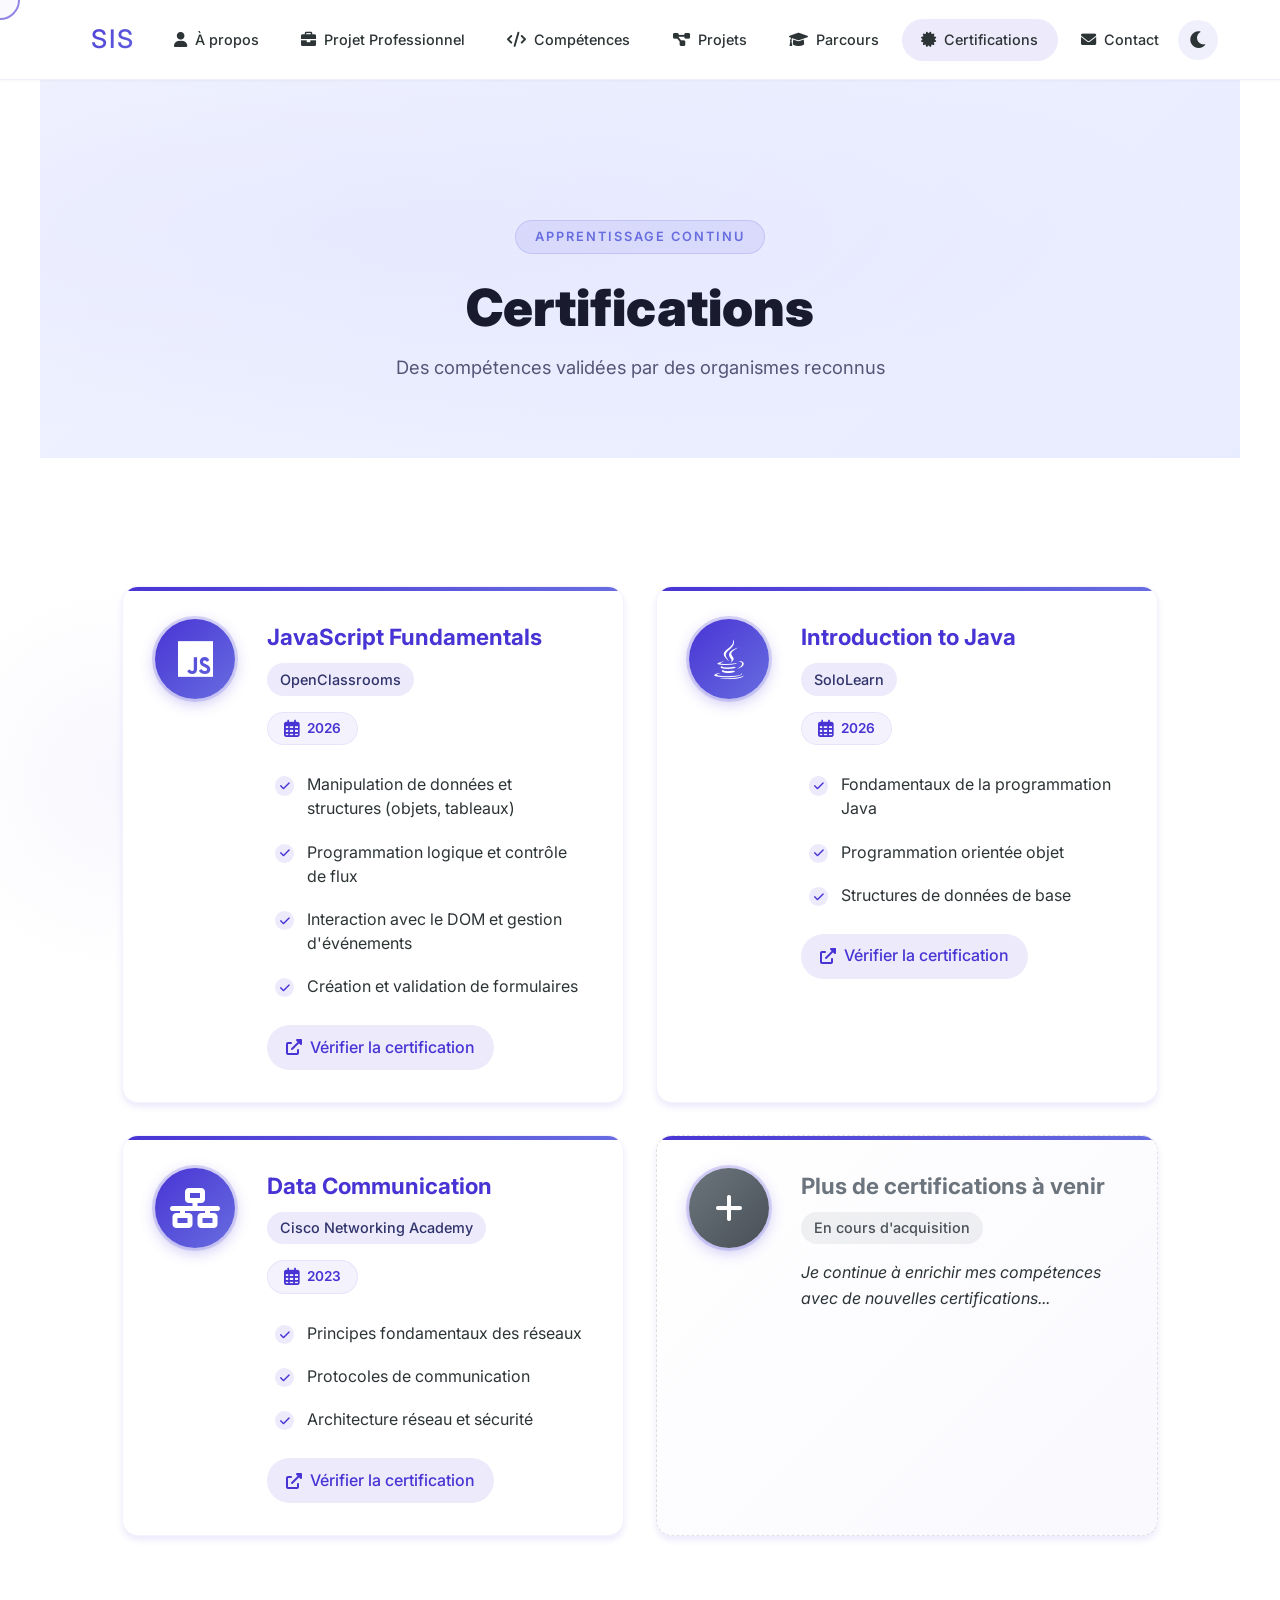
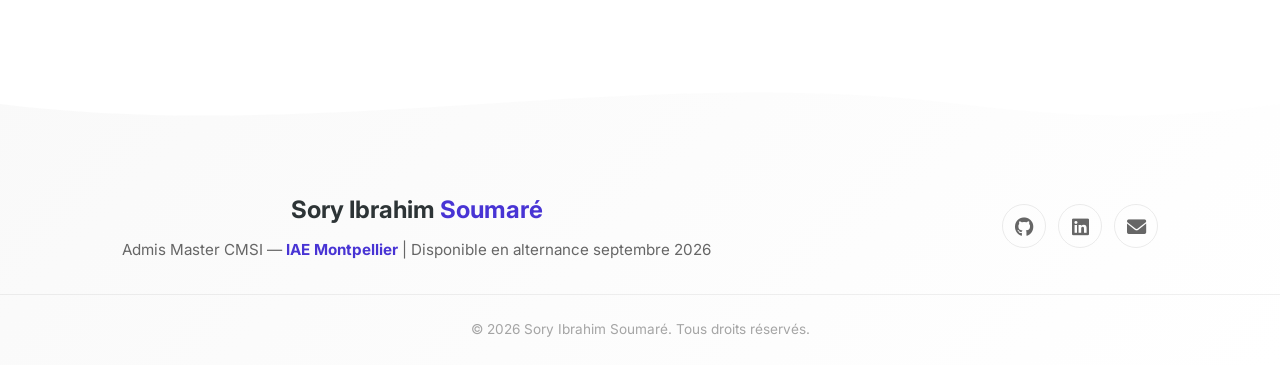
==== commit dd52ed3d: "Refonte portfolio : design premium + corrections + liens GitHub" ====
--- a/certifications.html
+++ b/certifications.html
@@ -1,163 +1,203 @@
 <!DOCTYPE html>
-<html lang="fr">
+<html lang="fr" data-theme="light">
 <head>
-    <meta charset="UTF-8">
-    <meta name="viewport" content="width=device-width, initial-scale=1.0">
-    <title>Certifications - Sory Ibrahim Soumaré</title>
-    <link rel="stylesheet" href="styles.css">
-    <link href="https://fonts.googleapis.com/css2?family=Inter:wght@400;500;600;700&display=swap" rel="stylesheet">
-    <link rel="stylesheet" href="https://cdnjs.cloudflare.com/ajax/libs/font-awesome/6.0.0/css/all.min.css">
+  <meta charset="UTF-8">
+  <meta name="viewport" content="width=device-width, initial-scale=1.0">
+  <title>Sory Ibrahim Soumaré — Certifications</title>
+  <link rel="stylesheet" href="styles.css">
+  <link href="https://fonts.googleapis.com/css2?family=Inter:wght@400;500;600;700;800;900&display=swap" rel="stylesheet">
+  <link rel="stylesheet" href="https://cdnjs.cloudflare.com/ajax/libs/font-awesome/6.0.0/css/all.min.css">
 </head>
 <body>
-    <header>
-        <h1>Sory Ibrahim Soumaré</h1>
-        <p>Développeur full-stack Junior en informatique | Étudiant en Informatique</p>
-        <div class="social-links">
-            <a href="https://github.com/Ryso667" target="_blank" rel="noopener noreferrer" class="hover-lift" aria-label="GitHub">
-                <i class="fab fa-github"></i>
-            </a>
-            <a href="https://www.linkedin.com/in/sory-ibrahim-soumaré-824bb32b7" target="_blank" rel="noopener noreferrer" class="hover-lift" aria-label="LinkedIn">
-                <i class="fab fa-linkedin"></i>
-            </a>
-        </div>
-    </header>
-
-    <nav>
-        <ul>
-            <li><a href="index.html" class="active"><i class="fas fa-user"></i> À propos</a></li>
-            <li><a href="experience.html"><i class="fas fa-graduation-cap"></i> Parcours</a></li>
-            <li><a href="projetPro.html" class="active"><i class="fas fa-user"></i> Projet Professionnel </a></li>
-            <li><a href="skills.html"><i class="fas fa-code"></i> Compétences</a></li>
-            <li><a href="projects.html"><i class="fas fa-project-diagram"></i> Projets</a></li>
-            <li><a href="certifications.html"><i class="fas fa-certificate"></i> Certifications</a></li>
-            <li><a href="contact.html"><i class="fas fa-envelope"></i> Contact</a></li>
-        </ul>
-    </nav>
-
-    <section id="certifications">
-        <h2>Mes Certifications</h2>
-        <div class="certifications-container">
-            <!-- Certification JavaScript -->
-            <div class="certification-card hover-lift">
-                <div class="certification-badge">
-                    <i class="fab fa-js"></i>
-                </div>
-                <div class="certification-content">
-                    <div class="certification-header">
-                        <h3>JavaScript Fundamentals</h3>
-                        <span class="certification-platform">OpenClassrooms</span>
-                    </div>
-                    <div class="certification-date">
-                        <i class="far fa-calendar-alt"></i>
-                        <span>2025</span>
-                    </div>
-                    <div class="certification-details">
-                        <ul>
-                            <li><i class="fas fa-check"></i> Manipulation de données et structures (objets, tableaux)</li>
-                            <li><i class="fas fa-check"></i> Programmation logique et contrôle de flux</li>
-                            <li><i class="fas fa-check"></i> Interaction avec le DOM et gestion d'événements</li>
-                            <li><i class="fas fa-check"></i> Création et validation de formulaires</li>
-                        </ul>
-                    </div>
-                    <div class="certification-verify">
-                        <a href="Javascript .png" class="verify-link">
-                            <i class="fas fa-external-link-alt"></i>
-                            <span>Vérifier la certification</span>
-                        </a>
-                    </div>
-                </div>
-            </div>
-
-            <!-- Certification Java -->
-            <div class="certification-card hover-lift">
-                <div class="certification-badge">
-                    <i class="fab fa-java"></i>
-                </div>
-                <div class="certification-content">
-                    <div class="certification-header">
-                        <h3>Introduction to Java</h3>
-                        <span class="certification-platform">SoloLearn</span>
-                    </div>
-                    <div class="certification-date">
-                        <i class="far fa-calendar-alt"></i>
-                        <span>2025</span>
-                    </div>
-                    <div class="certification-details">
-                        <ul>
-                            <li><i class="fas fa-check"></i> Fondamentaux de la programmation Java</li>
-                            <li><i class="fas fa-check"></i> Programmation orientée objet</li>
-                            <li><i class="fas fa-check"></i> Structures de données de base</li>
-                        </ul>
-                    </div>
-                    <div class="certification-verify">
-                        <a href="3553fcca-a68f-42a8-afb6-0b41cf92a7e4.png" target="_blank" rel="noopener noreferrer" class="verify-link">
-                            <i class="fas fa-external-link-alt"></i>
-                            <span>Vérifier la certification</span>
-                        </a>
-                    </div>
-                </div>
-            </div>
-
-            <!-- Certification Data Communication -->
-            <div class="certification-card hover-lift">
-                <div class="certification-badge">
-                    <i class="fas fa-network-wired"></i>
-                </div>
-                <div class="certification-content">
-                    <div class="certification-header">
-                        <h3>Data Communication</h3>
-                        <span class="certification-platform">Cisco Networking Academy</span>
-                    </div>
-                    <div class="certification-date">
-                        <i class="far fa-calendar-alt"></i>
-                        <span>2023</span>
-                    </div>
-                    <div class="certification-details">
-                        <ul>
-                            <li><i class="fas fa-check"></i> Principes fondamentaux des réseaux</li>
-                            <li><i class="fas fa-check"></i> Protocoles de communication</li>
-                            <li><i class="fas fa-check"></i> Architecture réseau et sécurité</li>
-                        </ul>
-                    </div>
-                    <div class="certification-verify">
-                        <a href="data-communication-and-network(1).png" target="_blank" rel="noopener noreferrer" class="verify-link">
-                            <i class="fas fa-external-link-alt"></i>
-                            <span>Vérifier la certication</span>
-                        </a>
-                    </div>
-                </div>
-            </div>
-
-            <!-- Espace pour futures certifications -->
-            <div class="certification-card coming-soon hover-lift">
-                <div class="certification-badge">
-                    <i class="fas fa-plus"></i>
-                </div>
-                <div class="certification-content">
-                    <div class="certification-header">
-                        <h3>Plus de certifications à venir</h3>
-                        <span class="certification-platform">En cours d'acquisition</span>
-                    </div>
-                    <div class="certification-details">
-                        <p>Je continue à enrichir mes compétences avec de nouvelles certifications...</p>
-                    </div>
-                </div>
-            </div>
-        </div>
-    </section>
-
-    <!-- Modal pour l'affichage des certificats -->
-    <div id="certificate-modal" class="modal">
-        <div class="modal-content">
-            <span class="close-modal">&times;</span>
-            <img id="certificate-image" src="" alt="Certificat">
-        </div>
-    </div>
-
-    <footer>
-        <p>&copy; 2025 Sory Ibrahim Soumaré. Tous droits réservés.</p>
-    </footer>
-
-    <script src="script.js"></script>
+
+
+  <div class="cursor-dot"></div>
+  <div class="cursor-outline"></div>
+
+  <nav id="navbar">
+    <div class="nav-container">
+      <a href="index.html" class="nav-logo">SIS</a>
+      <ul class="nav-links">
+        <li><a href="index.html"><i class="fas fa-user"></i> À propos</a></li>
+        <li><a href="projetPro.html"><i class="fas fa-briefcase"></i> Projet Professionnel</a></li>
+        <li><a href="skills.html"><i class="fas fa-code"></i> Compétences</a></li>
+        <li><a href="projects.html"><i class="fas fa-project-diagram"></i> Projets</a></li>
+        <li><a href="experience.html"><i class="fas fa-graduation-cap"></i> Parcours</a></li>
+        <li><a href="certifications.html"><i class="fas fa-certificate"></i> Certifications</a></li>
+        <li><a href="contact.html"><i class="fas fa-envelope"></i> Contact</a></li>
+      </ul>
+      <div class="nav-actions">
+        <button class="theme-btn" id="theme-toggle" aria-label="Changer le thème">
+          <i class="fas fa-moon"></i>
+        </button>
+        <button class="mobile-menu-btn" aria-label="Menu">
+          <span></span><span></span><span></span>
+        </button>
+      </div>
+      <div class="nav-progress"></div>
+    </div>
+  </nav>
+
+  <section class="page-hero">
+    <div class="page-hero-overlay"></div>
+    <div class="page-hero-content">
+      <span class="page-hero-badge">Apprentissage continu</span>
+      <h1 class="page-hero-title">Certifications</h1>
+      <p class="page-hero-subtitle">Des compétences validées par des organismes reconnus</p>
+    </div>
+  </section>
+
+  <section id="certifications">
+    <div class="container">
+      <div class="certifications-container">
+        <div class="certification-card hover-lift">
+          <div class="certification-badge">
+            <i class="fab fa-js"></i>
+          </div>
+          <div class="certification-content">
+            <div class="certification-header">
+              <h3>JavaScript Fundamentals</h3>
+              <span class="certification-platform">OpenClassrooms</span>
+            </div>
+            <div class="certification-date">
+              <i class="far fa-calendar-alt"></i>
+              <span>2026</span>
+            </div>
+            <div class="certification-details">
+              <ul>
+                <li><i class="fas fa-check"></i> Manipulation de données et structures (objets, tableaux)</li>
+                <li><i class="fas fa-check"></i> Programmation logique et contrôle de flux</li>
+                <li><i class="fas fa-check"></i> Interaction avec le DOM et gestion d'événements</li>
+                <li><i class="fas fa-check"></i> Création et validation de formulaires</li>
+              </ul>
+            </div>
+            <div class="certification-verify">
+              <a href="Javascript .png" class="verify-link">
+                <i class="fas fa-external-link-alt"></i>
+                <span>Vérifier la certification</span>
+              </a>
+            </div>
+          </div>
+        </div>
+
+        <div class="certification-card hover-lift">
+          <div class="certification-badge">
+            <i class="fab fa-java"></i>
+          </div>
+          <div class="certification-content">
+            <div class="certification-header">
+              <h3>Introduction to Java</h3>
+              <span class="certification-platform">SoloLearn</span>
+            </div>
+            <div class="certification-date">
+              <i class="far fa-calendar-alt"></i>
+              <span>2026</span>
+            </div>
+            <div class="certification-details">
+              <ul>
+                <li><i class="fas fa-check"></i> Fondamentaux de la programmation Java</li>
+                <li><i class="fas fa-check"></i> Programmation orientée objet</li>
+                <li><i class="fas fa-check"></i> Structures de données de base</li>
+              </ul>
+            </div>
+            <div class="certification-verify">
+              <a href="3553fcca-a68f-42a8-afb6-0b41cf92a7e4.png" target="_blank" rel="noopener noreferrer" class="verify-link">
+                <i class="fas fa-external-link-alt"></i>
+                <span>Vérifier la certification</span>
+              </a>
+            </div>
+          </div>
+        </div>
+
+        <div class="certification-card hover-lift">
+          <div class="certification-badge">
+            <i class="fas fa-network-wired"></i>
+          </div>
+          <div class="certification-content">
+            <div class="certification-header">
+              <h3>Data Communication</h3>
+              <span class="certification-platform">Cisco Networking Academy</span>
+            </div>
+            <div class="certification-date">
+              <i class="far fa-calendar-alt"></i>
+              <span>2023</span>
+            </div>
+            <div class="certification-details">
+              <ul>
+                <li><i class="fas fa-check"></i> Principes fondamentaux des réseaux</li>
+                <li><i class="fas fa-check"></i> Protocoles de communication</li>
+                <li><i class="fas fa-check"></i> Architecture réseau et sécurité</li>
+              </ul>
+            </div>
+            <div class="certification-verify">
+              <a href="data-communication-and-network(1).png" target="_blank" rel="noopener noreferrer" class="verify-link">
+                <i class="fas fa-external-link-alt"></i>
+                <span>Vérifier la certification</span>
+              </a>
+            </div>
+          </div>
+        </div>
+
+        <div class="certification-card coming-soon hover-lift">
+          <div class="certification-badge">
+            <i class="fas fa-plus"></i>
+          </div>
+          <div class="certification-content">
+            <div class="certification-header">
+              <h3>Plus de certifications à venir</h3>
+              <span class="certification-platform">En cours d'acquisition</span>
+            </div>
+            <div class="certification-details">
+              <p>Je continue à enrichir mes compétences avec de nouvelles certifications...</p>
+            </div>
+          </div>
+        </div>
+      </div>
+    </div>
+  </section>
+
+  <div id="certificate-modal" class="modal">
+    <div class="modal-content">
+      <span class="close-modal">&times;</span>
+      <img id="certificate-image" src="" alt="Certificat">
+    </div>
+  </div>
+
+  <footer>
+    <div class="footer-wave">
+      <svg viewBox="0 0 1440 80" preserveAspectRatio="none" fill="currentColor">
+        <path d="M0,40 C360,80 720,0 1080,40 C1260,60 1350,50 1440,40 L1440,0 L0,0 Z"/>
+      </svg>
+    </div>
+    <div class="footer-content">
+      <div class="footer-text">
+        <h3>Sory Ibrahim <span>Soumaré</span></h3>
+        <p>Admis Master CMSI — <strong>IAE Montpellier</strong> | Disponible en alternance septembre 2026</p>
+      </div>
+      <div class="footer-links">
+        <a href="https://github.com/Ryso667" target="_blank" rel="noopener noreferrer" aria-label="GitHub">
+          <i class="fab fa-github"></i>
+        </a>
+        <a href="https://www.linkedin.com/in/sory-ibrahim-soumar%C3%A9-824bb32b7" target="_blank" rel="noopener noreferrer" aria-label="LinkedIn">
+          <i class="fab fa-linkedin"></i>
+        </a>
+        <a href="contact.html" aria-label="Contact">
+          <i class="fas fa-envelope"></i>
+        </a>
+      </div>
+    </div>
+    <div class="footer-bottom">
+      <p>&copy; 2026 Sory Ibrahim Soumaré. Tous droits réservés.</p>
+    </div>
+  </footer>
+
+  <button id="back-to-top" aria-label="Retour en haut">
+    <svg viewBox="0 0 50 50">
+      <circle cx="25" cy="25" r="22" fill="none" stroke="currentColor" stroke-width="3" class="progress-ring"/>
+    </svg>
+    <i class="fas fa-arrow-up" style="position:relative;z-index:1;"></i>
+  </button>
+
+  <script src="script.js"></script>
 </body>
-</html> +</html>
--- a/styles.css
+++ b/styles.css
@@ -185,6 +185,7 @@
   line-height: 1.6;
   color: var(--text-color);
   background-color: var(--bg-color);
+  transition: background-color 0.4s ease, color 0.4s ease;
 }
 
 /* Header */
@@ -373,143 +374,246 @@
   margin-right: 0.5rem;
 }
 
-/* Styles pour la section des compétences */
-.skills-container {
-    max-width: 1200px;
-    margin: 0 auto;
-    padding: 2rem;
-}
-
+/* ---------- SKILLS PREMIUM ---------- */
 .skills-category {
-    margin-bottom: 4rem;
+  margin-bottom: 5rem;
+  position: relative;
 }
 
 .skills-category h3 {
-    font-size: 2rem;
-    color: var(--primary-color);
-    margin-bottom: 2rem;
-    display: flex;
-    align-items: center;
-    gap: 1rem;
+  font-size: 2rem;
+  font-weight: 700;
+  color: var(--primary-color);
+  margin-bottom: 2.5rem;
+  display: flex;
+  align-items: center;
+  gap: 1rem;
+  position: relative;
 }
 
 .skills-category h3 i {
-    color: var(--accent-color);
+  width: 44px;
+  height: 44px;
+  display: flex;
+  align-items: center;
+  justify-content: center;
+  border-radius: 12px;
+  background: linear-gradient(135deg, var(--primary-color), var(--secondary-color));
+  color: white;
+  font-size: 1.2rem;
+  flex-shrink: 0;
+}
+
+.skills-category h3::after {
+  content: '';
+  position: absolute;
+  bottom: -10px;
+  left: 0;
+  width: 80px;
+  height: 3px;
+  background: linear-gradient(90deg, var(--primary-color), transparent);
+  border-radius: 2px;
 }
 
 .skills-grid {
-    display: grid;
-    grid-template-columns: repeat(auto-fit, minmax(300px, 1fr));
-    gap: 2rem;
+  display: grid;
+  grid-template-columns: repeat(auto-fit, minmax(320px, 1fr));
+  gap: 2rem;
 }
 
 .skill-card {
-    background: var(--card-bg);
-    border-radius: 1rem;
-    padding: 2rem;
-    box-shadow: var(--shadow);
-    transition: var(--transition);
-    position: relative;
-    overflow: hidden;
+  position: relative;
+  padding: 2rem;
+  border-radius: 1.25rem;
+  background: rgba(255,255,255,0.55);
+  backdrop-filter: blur(12px);
+  -webkit-backdrop-filter: blur(12px);
+  border: 1px solid rgba(72,52,212,0.08);
+  box-shadow: 0 8px 32px rgba(0,0,0,0.04);
+  transition: all 0.4s cubic-bezier(0.25, 0.46, 0.45, 0.94);
+  overflow: hidden;
 }
 
 .skill-card::before {
-    content: '';
-    position: absolute;
-    top: 0;
-    left: 0;
-    width: 100%;
-    height: 5px;
-    background: linear-gradient(90deg, var(--accent-color), var(--primary-color));
-}
-
+  content: '';
+  position: absolute;
+  top: 0;
+  left: 0;
+  right: 0;
+  height: 4px;
+  border-radius: 1.25rem 1.25rem 0 0;
+  background: linear-gradient(90deg, var(--primary-color), var(--secondary-color));
+  transition: height 0.3s ease;
+}
+
+.skill-card::after {
+  content: '';
+  position: absolute;
+  top: -50%;
+  right: -50%;
+  width: 100%;
+  height: 100%;
+  background: radial-gradient(circle, rgba(72,52,212,0.04) 0%, transparent 70%);
+  opacity: 0;
+  transition: opacity 0.4s ease;
+  pointer-events: none;
+}
+
+.skill-card:hover::after {
+  opacity: 1;
+}
+
+.skill-card:hover {
+  transform: translateY(-6px);
+  box-shadow: 0 16px 48px rgba(72,52,212,0.12);
+  border-color: rgba(72,52,212,0.15);
+}
+
+.skill-card:hover::before {
+  height: 5px;
+}
+
+/* Accents par catégorie */
+.skill-card[data-category="dev"]::before { background: linear-gradient(90deg, #4361ee, #6c85f7); }
+.skill-card[data-category="data"]::before { background: linear-gradient(90deg, #10b981, #34d399); }
+.skill-card[data-category="network"]::before { background: linear-gradient(90deg, #f59e0b, #fbbf24); }
+.skill-card[data-category="ia"]::before { background: linear-gradient(90deg, #8b5cf6, #a78bfa); }
+.skill-card[data-category="si"]::before { background: linear-gradient(90deg, #4834d4, #686de0); }
+.skill-card[data-category="project"]::before { background: linear-gradient(90deg, #06b6d4, #22d3ee); }
+.skill-card[data-category="data"]::before { background: linear-gradient(90deg, #10b981, #34d399); }
+.skill-card[data-category="dev"]::before { background: linear-gradient(90deg, #4361ee, #6c85f7); }
+.skill-card[data-category="network"]::before { background: linear-gradient(90deg, #f59e0b, #fbbf24); }
+.skill-card[data-category="tools"]::before { background: linear-gradient(90deg, #8b5cf6, #a78bfa); }
+.skill-card[data-category="ai-dev"]::before { background: linear-gradient(90deg, #e91e63, #f06292); }
+.skill-card[data-category="cross"]::before { background: linear-gradient(90deg, #4834d4, #686de0); }
+
+.skill-card[data-category="si"]:hover { box-shadow: 0 16px 48px rgba(72,52,212,0.12); }
+.skill-card[data-category="project"]:hover { box-shadow: 0 16px 48px rgba(6,182,212,0.12); }
+.skill-card[data-category="data"]:hover { box-shadow: 0 16px 48px rgba(16,185,129,0.12); }
+.skill-card[data-category="dev"]:hover { box-shadow: 0 16px 48px rgba(67,97,238,0.12); }
+.skill-card[data-category="network"]:hover { box-shadow: 0 16px 48px rgba(245,158,11,0.12); }
+.skill-card[data-category="tools"]:hover { box-shadow: 0 16px 48px rgba(139,92,246,0.12); }
+.skill-card[data-category="ai-dev"]:hover { box-shadow: 0 16px 48px rgba(233,30,99,0.12); }
+.skill-card[data-category="cross"]:hover { box-shadow: 0 16px 48px rgba(72,52,212,0.12); }
+
+/* Header de carte */
 .skill-header {
-    display: flex;
-    align-items: center;
-    gap: 1rem;
-    margin-bottom: 1.5rem;
+  display: flex;
+  align-items: center;
+  gap: 1rem;
+  margin-bottom: 1.5rem;
+  position: relative;
+  z-index: 1;
 }
 
 .skill-header i {
-    font-size: 1.8rem;
-    color: var(--accent-color);
+  width: 48px;
+  height: 48px;
+  display: flex;
+  align-items: center;
+  justify-content: center;
+  border-radius: 14px;
+  font-size: 1.3rem;
+  color: white;
+  background: linear-gradient(135deg, var(--primary-color), var(--secondary-color));
+  flex-shrink: 0;
+  transition: transform 0.4s cubic-bezier(0.34, 1.56, 0.64, 1);
+  box-shadow: 0 4px 12px rgba(72,52,212,0.2);
+}
+
+.skill-card:hover .skill-header i {
+  transform: scale(1.12) rotate(-3deg);
 }
 
 .skill-header h4 {
-    font-size: 1.4rem;
-    color: var(--primary-color);
-    margin: 0;
-}
-
+  font-size: 1.25rem;
+  font-weight: 700;
+  color: var(--primary-color);
+  margin: 0;
+  line-height: 1.3;
+}
+
+/* Listes */
 .skill-card ul {
-    list-style: none;
-    padding: 0;
-    margin: 0;
+  list-style: none;
+  padding: 0;
+  margin: 0;
+  position: relative;
+  z-index: 1;
 }
 
 .skill-card li {
-    display: flex;
-    align-items: center;
-    gap: 0.8rem;
-    margin-bottom: 1rem;
+  display: flex;
+  align-items: flex-start;
+  gap: 0.75rem;
+  margin-bottom: 0.85rem;
+  font-size: 1rem;
+  line-height: 1.55;
+  color: var(--text-color);
+  transition: transform 0.3s ease;
+}
+
+.skill-card li:hover {
+  transform: translateX(4px);
+}
+
+.skill-card li i {
+  width: 22px;
+  height: 22px;
+  display: flex;
+  align-items: center;
+  justify-content: center;
+  border-radius: 50%;
+  font-size: 0.65rem;
+  color: white;
+  background: var(--primary-color);
+  flex-shrink: 0;
+  margin-top: 0.25rem;
+  opacity: 0.85;
+}
+
+/* --- Dark mode skills --- */
+[data-theme="dark"] .skill-card {
+  background: rgba(255,255,255,0.04);
+  border-color: rgba(255,255,255,0.06);
+  box-shadow: 0 8px 32px rgba(0,0,0,0.2);
+}
+
+[data-theme="dark"] .skill-card:hover {
+  border-color: rgba(255,255,255,0.1);
+  box-shadow: 0 16px 48px rgba(0,0,0,0.35);
+}
+
+[data-theme="dark"] .skill-header i {
+  box-shadow: 0 4px 12px rgba(104,109,224,0.3);
+}
+
+[data-theme="dark"] .skill-card li i {
+  background: var(--secondary-color);
+  opacity: 1;
+}
+
+/* --- Responsive skills --- */
+@media (max-width: 768px) {
+  .skills-grid {
+    grid-template-columns: 1fr;
+  }
+
+  .skill-card {
+    padding: 1.5rem;
+  }
+
+  .skill-header h4 {
     font-size: 1.1rem;
-    color: var(--text-color);
-}
-
-.skill-card li i {
-    color: var(--accent-color);
-    font-size: 1rem;
-}
-
-.skill-card:hover {
-    transform: translateY(-5px);
-    box-shadow: var(--shadow-hover);
-}
-
-/* Animation pour les cartes de compétences */
-@keyframes fadeInUp {
-    from {
-        opacity: 0;
-        transform: translateY(20px);
-    }
-    to {
-        opacity: 1;
-        transform: translateY(0);
-    }
-}
-
-.skill-card {
-    animation: fadeInUp 0.6s ease-out forwards;
-    opacity: 0;
-}
-
-.skill-card:nth-child(1) { animation-delay: 0.1s; }
-.skill-card:nth-child(2) { animation-delay: 0.2s; }
-.skill-card:nth-child(3) { animation-delay: 0.3s; }
-.skill-card:nth-child(4) { animation-delay: 0.4s; }
-.skill-card:nth-child(5) { animation-delay: 0.5s; }
-
-/* Responsive Design pour les compétences */
-@media (max-width: 768px) {
-    .skills-container {
-        padding: 1rem;
-    }
-
-    .skills-grid {
-        grid-template-columns: 1fr;
-    }
-
-    .skill-card {
-        padding: 1.5rem;
-    }
-
-    .skill-header h4 {
-        font-size: 1.2rem;
-    }
-
-    .skill-card li {
-        font-size: 1rem;
-    }
+  }
+
+  .skill-card li {
+    font-size: 0.95rem;
+  }
+
+  .skills-category h3 {
+    font-size: 1.5rem;
+  }
 }
 
 /* Styles pour la section des projets */
@@ -1447,6 +1551,259 @@
     transform: scale(1.1);
 }
 
+/* ═══════════════════════════════════════
+   CERTIFICATIONS — Premium Enhancements
+   ═══════════════════════════════════════ */
+
+#certifications {
+  position: relative;
+}
+
+#certifications::before {
+  content: '';
+  position: absolute;
+  top: 10%;
+  left: -10%;
+  width: 400px;
+  height: 400px;
+  background: radial-gradient(circle, rgba(72, 52, 212, 0.04) 0%, transparent 70%);
+  border-radius: 50%;
+  pointer-events: none;
+}
+
+.certifications-container {
+  position: relative;
+  z-index: 1;
+}
+
+.certification-card {
+  border: 1px solid rgba(72, 52, 212, 0.06);
+  backdrop-filter: blur(6px);
+  transition: all 0.4s cubic-bezier(0.175, 0.885, 0.32, 1.275);
+}
+
+.certification-card::before {
+  height: 4px;
+  background: linear-gradient(90deg, var(--primary-color), var(--secondary-color), var(--primary-color));
+  background-size: 200% 100%;
+  animation: shimmer 3s ease-in-out infinite;
+}
+
+.certification-card:hover {
+  transform: translateY(-8px) scale(1.02);
+  box-shadow: 0 16px 48px rgba(72, 52, 212, 0.15), 0 0 0 1px rgba(72, 52, 212, 0.12);
+  border-color: rgba(72, 52, 212, 0.15);
+}
+
+.certification-badge {
+  width: 80px;
+  height: 80px;
+  background: linear-gradient(135deg, var(--primary-color), var(--secondary-color));
+  border-radius: 50%;
+  display: flex;
+  align-items: center;
+  justify-content: center;
+  flex-shrink: 0;
+  box-shadow: 0 4px 15px rgba(72, 52, 212, 0.3);
+  transition: all 0.4s ease;
+  position: relative;
+}
+
+.certification-badge::after {
+  content: '';
+  position: absolute;
+  inset: -3px;
+  border-radius: 50%;
+  background: linear-gradient(135deg, var(--primary-color), var(--secondary-color));
+  opacity: 0.2;
+  z-index: -1;
+  transition: all 0.4s ease;
+}
+
+.certification-card:hover .certification-badge {
+  transform: scale(1.1) rotate(-5deg);
+  box-shadow: 0 8px 30px rgba(72, 52, 212, 0.4);
+}
+
+.certification-card:hover .certification-badge::after {
+  opacity: 0.4;
+  transform: scale(1.2);
+}
+
+.certification-badge i {
+  font-size: 2.5rem;
+  color: white;
+  transition: transform 0.4s ease;
+}
+
+.certification-card:hover .certification-badge i {
+  transform: scale(1.1) rotate(5deg);
+}
+
+.certification-header h3 {
+  transition: color 0.3s ease;
+}
+
+.certification-card:hover .certification-header h3 {
+  background: linear-gradient(135deg, var(--primary-color), var(--secondary-color));
+  -webkit-background-clip: text;
+  -webkit-text-fill-color: transparent;
+  background-clip: text;
+}
+
+.certification-platform {
+  transition: all 0.3s ease;
+}
+
+.certification-card:hover .certification-platform {
+  background: linear-gradient(135deg, var(--primary-color), var(--secondary-color));
+  color: white;
+}
+
+.certification-date {
+  display: inline-flex;
+  align-items: center;
+  gap: 0.5rem;
+  padding: 0.3rem 1rem;
+  background: rgba(72, 52, 212, 0.06);
+  border-radius: 20px;
+  font-size: 0.85rem;
+  font-weight: 600;
+  color: var(--primary-color);
+  border: 1px solid rgba(72, 52, 212, 0.08);
+  margin-bottom: 1.5rem;
+}
+
+.certification-details li {
+  transition: all 0.3s ease;
+  padding: 0.2rem 0.5rem;
+  border-radius: 6px;
+}
+
+.certification-details li:hover {
+  background: rgba(72, 52, 212, 0.04);
+  transform: translateX(5px);
+}
+
+.certification-details li i {
+  color: var(--primary-color);
+  background: rgba(72, 52, 212, 0.1);
+  padding: 0.2rem;
+  border-radius: 50%;
+  font-size: 0.7rem;
+  width: 1.2rem;
+  height: 1.2rem;
+  display: flex;
+  align-items: center;
+  justify-content: center;
+  flex-shrink: 0;
+  margin-top: 0.25rem;
+}
+
+.verify-link {
+  position: relative;
+  overflow: hidden;
+  transition: all 0.3s ease;
+}
+
+.verify-link::before {
+  content: '';
+  position: absolute;
+  top: 0;
+  left: -100%;
+  width: 100%;
+  height: 100%;
+  background: linear-gradient(90deg, transparent, rgba(255, 255, 255, 0.15), transparent);
+  transition: left 0.5s ease;
+}
+
+.verify-link:hover::before {
+  left: 100%;
+}
+
+.verify-link:hover {
+  background: linear-gradient(135deg, var(--primary-color), var(--secondary-color));
+  color: white;
+  transform: translateY(-3px);
+  box-shadow: 0 8px 25px rgba(72, 52, 212, 0.3);
+}
+
+/* Coming soon card premium */
+.certification-card.coming-soon {
+  background: linear-gradient(135deg, var(--card-bg), rgba(72, 52, 212, 0.03));
+  border-style: dashed;
+  border-color: rgba(108, 117, 125, 0.2);
+}
+
+.certification-card.coming-soon:hover {
+  border-color: rgba(72, 52, 212, 0.2);
+  box-shadow: 0 8px 25px rgba(72, 52, 212, 0.08);
+}
+
+.certification-card.coming-soon .certification-badge {
+  background: linear-gradient(135deg, #6c757d, #495057);
+  animation: pulse 2s ease-in-out infinite;
+}
+
+.certification-card.coming-soon .certification-badge i {
+  font-size: 2rem;
+}
+
+.certification-card.coming-soon:hover .certification-badge {
+  transform: scale(1.05) rotate(0deg);
+  animation: none;
+}
+
+.certification-card.coming-soon p {
+  color: var(--text-secondary);
+  font-style: italic;
+}
+
+/* Staggered animation */
+.certification-card {
+  animation: fadeInUp 0.5s ease-out forwards;
+  opacity: 0;
+}
+
+.certification-card:nth-child(1) { animation-delay: 0.1s; }
+.certification-card:nth-child(2) { animation-delay: 0.2s; }
+.certification-card:nth-child(3) { animation-delay: 0.3s; }
+.certification-card:nth-child(4) { animation-delay: 0.4s; }
+
+/* Dark theme certifications */
+[data-theme="dark"] .certification-card {
+  border-color: rgba(255, 255, 255, 0.05);
+  background: linear-gradient(135deg, var(--card-bg), rgba(22, 22, 42, 0.8));
+}
+
+[data-theme="dark"] .certification-card:hover {
+  border-color: rgba(72, 52, 212, 0.25);
+  box-shadow: 0 16px 48px rgba(0, 0, 0, 0.4), 0 0 0 1px rgba(72, 52, 212, 0.15);
+}
+
+[data-theme="dark"] .certification-date {
+  background: rgba(72, 52, 212, 0.12);
+  border-color: rgba(72, 52, 212, 0.15);
+}
+
+[data-theme="dark"] .certification-details li:hover {
+  background: rgba(72, 52, 212, 0.08);
+}
+
+[data-theme="dark"] .certification-card.coming-soon {
+  background: linear-gradient(135deg, var(--card-bg), rgba(72, 52, 212, 0.05));
+}
+
+/* Modal enhancements */
+.modal {
+  backdrop-filter: blur(8px);
+}
+
+.modal-content img {
+  border-radius: 12px;
+  box-shadow: 0 8px 40px rgba(0, 0, 0, 0.4);
+}
+
 /* Styles spécifiques pour la carte Prompt Engineering */
 .skill-card .skill-header i.fa-brain {
     color: var(--accent-color);
@@ -1471,8 +1828,289 @@
 }
 
 /* Nouvelle structure des projets */
-.featured-projects, .all-projects {
-    margin-bottom: 3rem;
+/* ---------- PROJECTS SECTION PREMIUM ---------- */
+.featured-projects h3 {
+  font-size: 1.8rem;
+  color: var(--text-color);
+  margin-bottom: 2.5rem;
+  text-align: center;
+  position: relative;
+  font-weight: 700;
+}
+
+.featured-projects h3::after {
+  content: '';
+  position: absolute;
+  bottom: -10px;
+  left: 50%;
+  transform: translateX(-50%);
+  width: 60px;
+  height: 3px;
+  background: linear-gradient(90deg, var(--primary-color), #686de0);
+  border-radius: 2px;
+}
+
+.projects-grid {
+  display: grid;
+  grid-template-columns: repeat(auto-fit, minmax(320px, 1fr));
+  gap: 1.8rem;
+  padding: 0 0 2rem;
+}
+
+/* Carte projet */
+.project-mini-card {
+  position: relative;
+  border-radius: 18px;
+  background: rgba(255, 255, 255, 0.7);
+  backdrop-filter: blur(16px);
+  -webkit-backdrop-filter: blur(16px);
+  border: 1px solid rgba(72, 52, 212, 0.08);
+  box-shadow: 0 4px 20px rgba(0, 0, 0, 0.04);
+  cursor: pointer;
+  overflow: hidden;
+  transition: all 0.4s cubic-bezier(0.25, 0.46, 0.45, 0.94);
+}
+
+.project-mini-card:hover {
+  transform: translateY(-8px);
+  box-shadow: 0 20px 50px rgba(72, 52, 212, 0.1);
+  border-color: rgba(72, 52, 212, 0.15);
+}
+
+/* Top gradient bar */
+.project-mini-card::before {
+  content: '';
+  position: absolute;
+  top: 0; left: 0; right: 0;
+  height: 4px;
+  background: linear-gradient(90deg, var(--primary-color), #686de0);
+  z-index: 2;
+}
+
+/* Card content padding */
+.project-card-content {
+  padding: 1.8rem 1.5rem 1.5rem;
+  position: relative;
+}
+
+/* Icon in gradient circle */
+.project-card-icon {
+  width: 56px;
+  height: 56px;
+  border-radius: 16px;
+  display: flex;
+  align-items: center;
+  justify-content: center;
+  background: linear-gradient(135deg, var(--primary-color), #686de0);
+  color: white;
+  font-size: 1.5rem;
+  margin-bottom: 1.2rem;
+  box-shadow: 0 8px 24px rgba(72, 52, 212, 0.2);
+  transition: all 0.4s ease;
+}
+
+.project-mini-card:hover .project-card-icon {
+  transform: scale(1.08) rotate(-4deg);
+  box-shadow: 0 12px 32px rgba(72, 52, 212, 0.3);
+}
+
+/* Status badge */
+.project-card-status {
+  display: inline-flex;
+  align-items: center;
+  gap: 0.35rem;
+  padding: 0.3rem 1rem;
+  border-radius: 20px;
+  font-size: 0.75rem;
+  font-weight: 600;
+  text-transform: uppercase;
+  letter-spacing: 0.5px;
+  margin-bottom: 0.8rem;
+}
+
+.project-card-status::before {
+  content: '';
+  width: 6px;
+  height: 6px;
+  border-radius: 50%;
+}
+
+.status-stage { background: rgba(72, 52, 212, 0.1); color: var(--primary-color); }
+.status-stage::before { background: var(--primary-color); }
+
+.status-academique { background: rgba(16, 185, 129, 0.1); color: #10b981; }
+.status-academique::before { background: #10b981; }
+
+.status-perso { background: rgba(245, 158, 11, 0.1); color: #f59e0b; }
+.status-perso::before { background: #f59e0b; }
+
+.status-en-cours { background: rgba(6, 182, 212, 0.1); color: #06b6d4; }
+.status-en-cours::before { background: #06b6d4; }
+
+.status-pro { background: rgba(245, 115, 60, 0.1); color: #f5733c; }
+.status-pro::before { background: #f5733c; }
+
+/* Project title */
+.project-card-content h4 {
+  font-size: 1.25rem;
+  font-weight: 700;
+  color: var(--text-color);
+  margin-bottom: 0.6rem;
+  line-height: 1.3;
+}
+
+/* Pitch */
+.project-card-pitch {
+  font-size: 0.92rem;
+  color: var(--text-secondary);
+  line-height: 1.55;
+  margin-bottom: 1.2rem;
+}
+
+/* Tech tags */
+.project-card-tech {
+  display: flex;
+  flex-wrap: wrap;
+  gap: 0.35rem;
+  margin-bottom: 1.2rem;
+}
+
+.project-card-tech .tech-tag {
+  background: rgba(72, 52, 212, 0.06);
+  color: var(--primary-color);
+  padding: 0.2rem 0.7rem;
+  border-radius: 12px;
+  font-size: 0.75rem;
+  font-weight: 500;
+  border: 1px solid rgba(72, 52, 212, 0.08);
+  transition: all 0.3s ease;
+}
+
+.project-mini-card:hover .project-card-tech .tech-tag {
+  background: rgba(72, 52, 212, 0.1);
+  border-color: rgba(72, 52, 212, 0.2);
+}
+
+/* Footer link */
+.project-card-footer {
+  padding-top: 0.8rem;
+  border-top: 1px solid rgba(0, 0, 0, 0.06);
+}
+
+.project-card-link {
+  display: inline-flex;
+  align-items: center;
+  gap: 0.5rem;
+  font-size: 0.85rem;
+  font-weight: 600;
+  color: var(--primary-color);
+  text-decoration: none;
+  transition: all 0.3s ease;
+}
+
+.project-card-link i {
+  font-size: 0.75rem;
+  transition: transform 0.3s ease;
+}
+
+.project-mini-card:hover .project-card-link i {
+  transform: translateX(4px);
+}
+
+/* Featured variant (stages) */
+.project-mini-card.featured {
+  border: 1.5px solid rgba(231, 76, 60, 0.08);
+  box-shadow: 0 4px 24px rgba(231, 76, 60, 0.06);
+}
+
+.project-mini-card.featured::before {
+  height: 5px;
+  background: linear-gradient(90deg, #e74c3c, #ff6b6b);
+  filter: drop-shadow(0 2px 4px rgba(231, 76, 60, 0.3));
+}
+
+.project-mini-card.featured .project-card-icon {
+  background: linear-gradient(135deg, #e74c3c, #ff6b6b);
+  box-shadow: 0 8px 24px rgba(231, 76, 60, 0.25);
+}
+
+.project-mini-card.featured:hover {
+  transform: translateY(-10px);
+  box-shadow: 0 24px 60px rgba(231, 76, 60, 0.15);
+  border-color: rgba(231, 76, 60, 0.2);
+}
+
+.project-mini-card.featured:hover .project-card-icon {
+  box-shadow: 0 12px 32px rgba(231, 76, 60, 0.35);
+  transform: scale(1.12) rotate(-4deg);
+}
+
+.project-mini-card.featured .project-card-tech .tech-tag {
+  color: #e74c3c;
+  border-color: rgba(231, 76, 60, 0.1);
+}
+
+/* Dark mode */
+[data-theme="dark"] .project-mini-card {
+  background: rgba(255, 255, 255, 0.04);
+  border-color: rgba(255, 255, 255, 0.06);
+  box-shadow: 0 4px 20px rgba(0, 0, 0, 0.2);
+}
+
+[data-theme="dark"] .project-mini-card:hover {
+  border-color: rgba(104, 109, 224, 0.2);
+  box-shadow: 0 20px 50px rgba(0, 0, 0, 0.3);
+}
+
+[data-theme="dark"] .project-mini-card.featured {
+  border-color: rgba(231, 76, 60, 0.15);
+  box-shadow: 0 4px 24px rgba(0, 0, 0, 0.3);
+}
+
+[data-theme="dark"] .project-mini-card.featured:hover {
+  box-shadow: 0 24px 60px rgba(231, 76, 60, 0.08);
+  border-color: rgba(231, 76, 60, 0.25);
+}
+
+[data-theme="dark"] .project-card-content h4 {
+  color: white;
+}
+
+[data-theme="dark"] .project-card-tech .tech-tag {
+  background: rgba(255, 255, 255, 0.06);
+  color: rgba(255, 255, 255, 0.7);
+  border-color: rgba(255, 255, 255, 0.08);
+}
+
+[data-theme="dark"] .project-mini-card:hover .project-card-tech .tech-tag {
+  background: rgba(255, 255, 255, 0.1);
+  border-color: rgba(255, 255, 255, 0.15);
+}
+
+[data-theme="dark"] .project-card-footer {
+  border-color: rgba(255, 255, 255, 0.06);
+}
+
+@media (max-width: 768px) {
+  .projects-grid {
+    grid-template-columns: repeat(auto-fit, minmax(260px, 1fr));
+    gap: 1.5rem;
+  }
+
+  .project-card-content {
+    padding: 1.5rem 1.2rem 1.2rem;
+  }
+
+  .featured-projects h3 {
+    font-size: 1.5rem;
+  }
+}
+
+@media (max-width: 480px) {
+  .projects-grid {
+    grid-template-columns: 1fr;
+    gap: 1.2rem;
+  }
 }
 
 .featured-projects h3, .all-projects h3 {
@@ -2212,4 +2850,1887 @@
     width: 100%;
     height: 100%;
     border: 0;
+}
+
+/* ===========================================
+   PREMIUM DESIGN - INDEX.HTML
+   =========================================== */
+
+/* ---------- DARK MODE VARIABLES ---------- */
+[data-theme="dark"] {
+  --bg-primary: #0a0a0f;
+  --bg-secondary: #12121a;
+  --text-primary: #e8e8ee;
+  --text-secondary: #9e9eb8;
+  --card-bg-dark: #16162a;
+  --border-color-dark: rgba(255, 255, 255, 0.06);
+  --shadow-dark: 0 8px 32px rgba(0, 0, 0, 0.4);
+  --nav-bg: rgba(10, 10, 15, 0.85);
+  --nav-border: rgba(255, 255, 255, 0.05);
+  --section-bg-dark: #0e0e18;
+
+  --bg-color: #0a0a0f;
+  --text-color: #e8e8ee;
+  --card-bg: #16162a;
+  --section-bg: #0e0e18;
+}
+
+/* ---------- LOADING SCREEN ---------- */
+#loader {
+  position: fixed;
+  top: 0;
+  left: 0;
+  width: 100%;
+  height: 100%;
+  background: #0a0a0f;
+  display: flex;
+  align-items: center;
+  justify-content: center;
+  z-index: 9999;
+  transition: opacity 0.8s ease, visibility 0.8s ease;
+}
+
+#loader.hidden {
+  opacity: 0;
+  visibility: hidden;
+}
+
+.loader-content {
+  text-align: center;
+}
+
+.loader-ring {
+  width: 60px;
+  height: 60px;
+  border-radius: 50%;
+  border: 3px solid rgba(104, 109, 224, 0.15);
+  border-top-color: #686de0;
+  animation: loader-spin 1s linear infinite;
+  margin: 0 auto 2rem;
+}
+
+@keyframes loader-spin {
+  to { transform: rotate(360deg); }
+}
+
+.loader-text {
+  font-size: 1.2rem;
+  color: rgba(255, 255, 255, 0.7);
+  font-weight: 400;
+  letter-spacing: 2px;
+  text-transform: uppercase;
+}
+
+.loader-text span {
+  color: #686de0;
+  font-weight: 700;
+}
+
+/* ---------- CUSTOM CURSOR ---------- */
+.cursor-dot,
+.cursor-outline {
+  pointer-events: none;
+  position: fixed;
+  top: 0;
+  left: 0;
+  z-index: 9998;
+  transform: translate(-50%, -50%);
+  border-radius: 50%;
+  opacity: 0;
+  transition: opacity 0.3s ease;
+}
+
+.cursor-dot {
+  width: 8px;
+  height: 8px;
+  background: var(--primary-color);
+}
+
+.cursor-outline {
+  width: 40px;
+  height: 40px;
+  border: 2px solid var(--primary-color);
+  background: rgba(72, 52, 212, 0.04);
+  opacity: 0.6;
+  transition: width 0.2s ease, height 0.2s ease, background-color 0.2s ease;
+}
+
+.cursor-outline.hover {
+  opacity: 0.9;
+}
+
+.cursor-outline.hover {
+  width: 60px;
+  height: 60px;
+  background: rgba(72, 52, 212, 0.12);
+}
+
+@media (hover: none) and (pointer: coarse) {
+  .cursor-dot, .cursor-outline { display: none; }
+}
+
+/* ---------- GLASSMORPHISM NAV ---------- */
+#navbar {
+  background: rgba(255, 255, 255, 0.85);
+  backdrop-filter: blur(20px);
+  -webkit-backdrop-filter: blur(20px);
+  border-bottom: 1px solid rgba(72, 52, 212, 0.08);
+  padding: 0;
+  box-shadow: 0 1px 3px rgba(0, 0, 0, 0.04);
+}
+
+[data-theme="dark"] #navbar {
+  background: rgba(10, 10, 15, 0.85);
+  border-bottom: 1px solid rgba(255, 255, 255, 0.05);
+}
+
+#navbar ul {
+  justify-content: flex-end;
+  gap: 0.25rem;
+  margin: 0;
+}
+
+#navbar a {
+  color: var(--text-color);
+  padding: 0.6rem 1.2rem;
+  border-radius: 2rem;
+  font-weight: 500;
+}
+
+.nav-container {
+  max-width: 1200px;
+  margin: 0 auto;
+  display: flex;
+  align-items: center;
+  justify-content: space-between;
+  padding: 0.6rem 2rem;
+  position: relative;
+  z-index: 2;
+}
+
+.nav-logo {
+  font-size: 1.6rem;
+  font-weight: 900;
+  background: linear-gradient(135deg, #4834d4, #686de0);
+  -webkit-background-clip: text;
+  -webkit-text-fill-color: transparent;
+  text-decoration: none;
+  letter-spacing: 2px;
+}
+
+.nav-links {
+  display: flex;
+  list-style: none;
+  gap: 0.25rem;
+  margin: 0;
+  padding: 0;
+}
+
+.nav-links li {
+  margin: 0;
+}
+
+.nav-links a {
+  font-size: 0.9rem;
+  padding: 0.6rem 1.2rem;
+  white-space: nowrap;
+}
+
+.nav-links a.active {
+  background: rgba(72, 52, 212, 0.1);
+  color: var(--primary-color);
+  box-shadow: none;
+}
+
+[data-theme="dark"] .nav-links a.active {
+  background: rgba(255, 255, 255, 0.08);
+  color: white;
+}
+
+.nav-links a i {
+  font-size: 0.95rem;
+}
+
+.nav-actions {
+  display: flex;
+  align-items: center;
+  gap: 0.75rem;
+}
+
+.theme-btn {
+  background: none;
+  border: none;
+  width: 40px;
+  height: 40px;
+  border-radius: 50%;
+  display: flex;
+  align-items: center;
+  justify-content: center;
+  cursor: pointer;
+  font-size: 1.2rem;
+  color: var(--text-color);
+  background: rgba(72, 52, 212, 0.08);
+  transition: all 0.3s ease;
+}
+
+.theme-btn:hover {
+  background: var(--primary-color);
+  color: white;
+  transform: rotate(30deg);
+}
+
+.mobile-menu-btn {
+  display: none;
+  background: none;
+  border: none;
+  width: 36px;
+  height: 36px;
+  flex-direction: column;
+  justify-content: center;
+  gap: 5px;
+  cursor: pointer;
+  padding: 6px;
+  border-radius: 8px;
+  background: rgba(72, 52, 212, 0.08);
+}
+
+.mobile-menu-btn span {
+  display: block;
+  width: 100%;
+  height: 2px;
+  background: var(--text-color);
+  border-radius: 2px;
+  transition: all 0.3s ease;
+}
+
+.mobile-menu-btn.active span:nth-child(1) {
+  transform: rotate(45deg) translate(5px, 5px);
+}
+.mobile-menu-btn.active span:nth-child(2) {
+  opacity: 0;
+}
+.mobile-menu-btn.active span:nth-child(3) {
+  transform: rotate(-45deg) translate(5px, -5px);
+}
+
+.nav-progress {
+  position: absolute;
+  bottom: 0;
+  left: 0;
+  height: 2px;
+  background: linear-gradient(90deg, #4834d4, #686de0);
+  width: 0%;
+  transition: width 0.1s linear;
+}
+
+/* ---------- HERO SECTION ---------- */
+#hero {
+  position: relative;
+  min-height: 100vh;
+  display: flex;
+  align-items: center;
+  justify-content: center;
+  overflow: hidden;
+  padding: 0;
+  max-width: none;
+  background: linear-gradient(135deg, #f0f2ff, #ffffff);
+}
+
+#hero-canvas {
+  position: absolute;
+  top: 0;
+  left: 0;
+  width: 100%;
+  height: 100%;
+  z-index: 1;
+}
+
+.hero-overlay {
+  position: absolute;
+  top: 0;
+  left: 0;
+  width: 100%;
+  height: 100%;
+  background: radial-gradient(ellipse at center, rgba(72, 52, 212, 0.04) 0%, rgba(72, 52, 212, 0.08) 100%);
+  z-index: 2;
+}
+
+.hero-content {
+  position: relative;
+  z-index: 3;
+  display: flex;
+  align-items: center;
+  gap: 4rem;
+  max-width: 1100px;
+  width: 100%;
+  padding: 2rem;
+  margin-top: 4rem;
+}
+
+/* Photo */
+.hero-photo {
+  flex-shrink: 0;
+}
+
+.photo-frame {
+  position: relative;
+  width: 260px;
+  height: 260px;
+  border-radius: 50%;
+  display: flex;
+  align-items: center;
+  justify-content: center;
+}
+
+.photo-initials {
+  width: 220px;
+  height: 220px;
+  border-radius: 50%;
+  background: linear-gradient(135deg, #4834d4, #686de0);
+  display: flex;
+  align-items: center;
+  justify-content: center;
+  font-size: 4rem;
+  font-weight: 800;
+  color: white;
+  letter-spacing: 3px;
+  z-index: 2;
+  position: relative;
+  box-shadow: 0 0 60px rgba(72, 52, 212, 0.3);
+}
+
+.photo-ring {
+  position: absolute;
+  top: -8px;
+  left: -8px;
+  right: -8px;
+  bottom: -8px;
+  border-radius: 50%;
+  border: 2px solid rgba(104, 109, 224, 0.3);
+  animation: ring-pulse 3s ease-in-out infinite;
+}
+
+.photo-ring-2 {
+  position: absolute;
+  top: -18px;
+  left: -18px;
+  right: -18px;
+  bottom: -18px;
+  border-radius: 50%;
+  border: 1px solid rgba(104, 109, 224, 0.1);
+  animation: ring-pulse 3s ease-in-out infinite 1s;
+}
+
+.photo-img {
+  width: 100%;
+  height: 100%;
+  object-fit: cover;
+  border-radius: 50%;
+  position: relative;
+  z-index: 1;
+}
+
+@keyframes ring-pulse {
+  0%, 100% { transform: scale(1); opacity: 1; }
+  50% { transform: scale(1.05); opacity: 0.5; }
+}
+
+/* Hero Text */
+.hero-text {
+  flex: 1;
+}
+
+.hero-badge {
+  display: inline-block;
+  padding: 0.35rem 1rem;
+  border-radius: 2rem;
+  font-size: 0.8rem;
+  font-weight: 600;
+  text-transform: uppercase;
+  letter-spacing: 2px;
+  color: #686de0;
+  background: rgba(104, 109, 224, 0.12);
+  border: 1px solid rgba(104, 109, 224, 0.2);
+  margin-bottom: 1.5rem;
+}
+
+.hero-title {
+  font-size: 3.8rem;
+  font-weight: 800;
+  color: #1a1a2e;
+  line-height: 1.15;
+  margin-bottom: 0.75rem;
+}
+
+.gradient-text {
+  background: linear-gradient(135deg, #4834d4, #686de0, #7c7cff);
+  -webkit-background-clip: text;
+  -webkit-text-fill-color: transparent;
+  background-clip: text;
+}
+
+.hero-subtitle {
+  font-size: 1.3rem;
+  color: #555577;
+  font-weight: 400;
+  margin-bottom: 2rem;
+  min-height: 1.8rem;
+}
+
+.typed-cursor {
+  animation: blink 1s step-end infinite;
+  color: #686de0;
+  font-weight: 100;
+}
+
+@keyframes blink {
+  50% { opacity: 0; }
+}
+
+.hero-badges {
+  display: flex;
+  flex-wrap: wrap;
+  gap: 0.75rem;
+  margin-bottom: 2.5rem;
+}
+
+.badge {
+  display: inline-flex;
+  align-items: center;
+  gap: 0.5rem;
+  padding: 0.5rem 1.2rem;
+  border-radius: 2rem;
+  font-size: 0.85rem;
+  font-weight: 500;
+  color: #444466;
+  background: rgba(72, 52, 212, 0.06);
+  border: 1px solid rgba(72, 52, 212, 0.12);
+  transition: all 0.3s ease;
+}
+
+.badge i {
+  color: #686de0;
+  font-size: 0.9rem;
+}
+
+.badge:hover {
+  background: rgba(104, 109, 224, 0.15);
+  border-color: rgba(104, 109, 224, 0.3);
+  transform: translateY(-2px);
+}
+
+/* Buttons */
+.btn-primary {
+  display: inline-flex;
+  align-items: center;
+  gap: 0.6rem;
+  padding: 0.85rem 2rem;
+  border-radius: 2rem;
+  font-size: 1rem;
+  font-weight: 600;
+  text-decoration: none;
+  color: white;
+  background: linear-gradient(135deg, #4834d4, #686de0);
+  border: none;
+  transition: all 0.3s ease;
+  cursor: pointer;
+  position: relative;
+  overflow: hidden;
+}
+
+.btn-primary::before {
+  content: '';
+  position: absolute;
+  top: 0;
+  left: -100%;
+  width: 100%;
+  height: 100%;
+  background: linear-gradient(90deg, transparent, rgba(255, 255, 255, 0.15), transparent);
+  transition: left 0.5s ease;
+}
+
+.btn-primary:hover::before {
+  left: 100%;
+}
+
+.btn-primary:hover {
+  transform: translateY(-3px);
+  box-shadow: 0 10px 30px rgba(72, 52, 212, 0.35);
+}
+
+.btn-primary i {
+  transition: transform 0.3s ease;
+}
+
+.btn-primary:hover i {
+  transform: translateX(4px);
+}
+
+.btn-outline {
+  display: inline-flex;
+  align-items: center;
+  gap: 0.6rem;
+  padding: 0.85rem 2rem;
+  border-radius: 2rem;
+  font-size: 1rem;
+  font-weight: 600;
+  text-decoration: none;
+  color: var(--primary-color);
+  background: transparent;
+  border: 2px solid var(--primary-color);
+  transition: all 0.3s ease;
+  cursor: pointer;
+}
+
+.btn-outline:hover {
+  background: var(--primary-color);
+  color: white;
+  transform: translateY(-3px);
+  box-shadow: 0 10px 30px rgba(72, 52, 212, 0.25);
+}
+
+.hero-actions {
+  display: flex;
+  align-items: center;
+  gap: 1.5rem;
+}
+
+.social-links-hero {
+  display: flex;
+  gap: 0.75rem;
+}
+
+.social-links-hero a {
+  width: 44px;
+  height: 44px;
+  border-radius: 50%;
+  display: flex;
+  align-items: center;
+  justify-content: center;
+  color: var(--primary-color);
+  font-size: 1.3rem;
+  border: 1px solid rgba(72, 52, 212, 0.2);
+  transition: all 0.3s ease;
+  text-decoration: none;
+}
+
+.social-links-hero a:hover {
+  color: white;
+  background: var(--primary-color);
+  border-color: var(--primary-color);
+  transform: translateY(-3px);
+}
+
+/* ---------- SCROLL INDICATOR ---------- */
+.scroll-indicator {
+  position: absolute;
+  bottom: 2rem;
+  left: 50%;
+  transform: translateX(-50%);
+  z-index: 3;
+  display: flex;
+  flex-direction: column;
+  align-items: center;
+  gap: 0.75rem;
+  color: rgba(255, 255, 255, 0.4);
+  font-size: 0.75rem;
+  text-transform: uppercase;
+  letter-spacing: 2px;
+  font-weight: 500;
+}
+
+.mouse {
+  width: 26px;
+  height: 40px;
+  border: 2px solid rgba(255, 255, 255, 0.2);
+  border-radius: 13px;
+  display: flex;
+  justify-content: center;
+  padding-top: 8px;
+}
+
+.wheel {
+  width: 3px;
+  height: 8px;
+  background: #686de0;
+  border-radius: 2px;
+  animation: scroll 1.5s ease-in-out infinite;
+}
+
+@keyframes scroll {
+  0% { transform: translateY(0); opacity: 1; }
+  100% { transform: translateY(12px); opacity: 0; }
+}
+
+/* ---------- ABOUT SECTION ---------- */
+#about {
+  background: var(--bg-color);
+  padding: 6rem 2rem;
+  position: relative;
+}
+
+[data-theme="dark"] #about {
+  background: var(--bg-secondary);
+}
+
+[data-theme="dark"] #hero {
+  background: #0a0a0f;
+}
+
+[data-theme="dark"] .hero-overlay {
+  background: radial-gradient(ellipse at center, rgba(10, 10, 15, 0.3) 0%, rgba(10, 10, 15, 0.85) 100%);
+}
+
+[data-theme="dark"] .hero-title {
+  color: white;
+}
+
+[data-theme="dark"] .hero-subtitle {
+  color: rgba(255, 255, 255, 0.65);
+}
+
+[data-theme="dark"] .badge {
+  color: rgba(255, 255, 255, 0.85);
+  background: rgba(255, 255, 255, 0.06);
+  border-color: rgba(255, 255, 255, 0.1);
+}
+
+[data-theme="dark"] .social-links-hero a {
+  color: rgba(255, 255, 255, 0.6);
+  border-color: rgba(255, 255, 255, 0.1);
+}
+
+[data-theme="dark"] .social-links-hero a:hover {
+  color: white;
+  border-color: #686de0;
+}
+
+[data-theme="dark"] footer {
+  background: linear-gradient(135deg, #1a1a3e, #0a0a1a);
+}
+
+[data-theme="dark"] .footer-text h3 {
+  color: white;
+}
+
+[data-theme="dark"] .footer-text p {
+  color: rgba(255, 255, 255, 0.6);
+}
+
+[data-theme="dark"] .footer-links a {
+  color: rgba(255, 255, 255, 0.5);
+  border-color: rgba(255, 255, 255, 0.1);
+}
+
+[data-theme="dark"] .footer-links a:hover {
+  color: white;
+  background: rgba(104, 109, 224, 0.2);
+  border-color: #686de0;
+}
+
+[data-theme="dark"] .footer-bottom p {
+  color: rgba(255, 255, 255, 0.35);
+}
+
+[data-theme="dark"] .footer-bottom {
+  border-top-color: rgba(255, 255, 255, 0.06);
+}
+
+/* ---------- PAGE HERO (subpages) ---------- */
+.page-hero {
+  position: relative;
+  min-height: 42vh;
+  display: flex;
+  align-items: center;
+  justify-content: center;
+  background: linear-gradient(135deg, #f0f2ff, #e8ecff);
+  overflow: hidden;
+  padding: 8rem 2rem 4rem;
+}
+
+.page-hero-overlay {
+  position: absolute;
+  inset: 0;
+  background: radial-gradient(ellipse at 30% 40%, rgba(72, 52, 212, 0.04) 0%, transparent 70%);
+}
+
+.page-hero-content {
+  position: relative;
+  z-index: 2;
+  text-align: center;
+  max-width: 700px;
+}
+
+.page-hero-badge {
+  display: inline-block;
+  padding: 0.35rem 1.2rem;
+  border-radius: 2rem;
+  font-size: 0.8rem;
+  font-weight: 600;
+  text-transform: uppercase;
+  letter-spacing: 2px;
+  color: #686de0;
+  background: rgba(104, 109, 224, 0.12);
+  border: 1px solid rgba(104, 109, 224, 0.2);
+  margin-bottom: 1.5rem;
+}
+
+.page-hero-title {
+  font-size: 3.2rem;
+  font-weight: 900;
+  color: #1a1a2e;
+  margin: 0 0 1rem;
+  line-height: 1.15;
+}
+
+.page-hero-subtitle {
+  font-size: 1.15rem;
+  color: #555577;
+  line-height: 1.6;
+  margin: 0;
+}
+
+[data-theme="dark"] .page-hero {
+  background: linear-gradient(135deg, #12122a, #1a1a3e);
+}
+
+[data-theme="dark"] .page-hero-title {
+  color: white;
+}
+
+[data-theme="dark"] .page-hero-subtitle {
+  color: rgba(255, 255, 255, 0.65);
+}
+
+/* ---------- PAGE ARTICLE (subpages content) ---------- */
+#project-pro {
+  padding: 4rem 2rem 6rem;
+}
+
+.page-article {
+  max-width: 780px;
+  margin: 0 auto;
+}
+
+.page-article p {
+  font-size: 1.08rem;
+  line-height: 1.85;
+  color: var(--text-color);
+  margin-bottom: 1.8rem;
+}
+
+.page-article-cta {
+  margin-top: 3rem;
+  text-align: center;
+}
+
+/* ---------- CONTAINER ---------- */
+.container {
+  max-width: 1100px;
+  margin: 0 auto;
+}
+
+.section-label {
+  display: inline-block;
+  font-size: 0.8rem;
+  font-weight: 600;
+  text-transform: uppercase;
+  letter-spacing: 3px;
+  color: var(--primary-color);
+  margin-bottom: 0.75rem;
+}
+
+.section-title {
+  font-size: 2.8rem;
+  font-weight: 800;
+  color: var(--text-color);
+  margin-bottom: 3rem;
+  text-align: left;
+}
+
+.section-title::after {
+  content: '';
+  position: absolute;
+  bottom: -12px;
+  left: 0;
+  transform: none;
+  width: 60px;
+  height: 4px;
+  background: linear-gradient(90deg, #4834d4, #686de0);
+  border-radius: 2px;
+}
+
+.about-grid {
+  display: grid;
+  grid-template-columns: 1.3fr 1fr;
+  gap: 4rem;
+  align-items: start;
+}
+
+.about-text p {
+  font-size: 1.1rem;
+  line-height: 1.8;
+  color: var(--text-color);
+  margin-bottom: 1.5rem;
+}
+
+.about-text strong {
+  color: var(--primary-color);
+  font-weight: 600;
+}
+
+.about-text p:last-of-type {
+  margin-bottom: 2rem;
+}
+
+/* Blockquote */
+.highlight-quote {
+  display: flex;
+  gap: 1.5rem;
+  padding: 2rem;
+  margin: 2rem 0;
+  background: rgba(72, 52, 212, 0.04);
+  border-radius: 1rem;
+  border-left: 4px solid var(--primary-color);
+  position: relative;
+}
+
+[data-theme="dark"] .highlight-quote {
+  background: rgba(104, 109, 224, 0.06);
+}
+
+.highlight-quote i.fa-quote-left {
+  font-size: 2rem;
+  color: var(--primary-color);
+  opacity: 0.3;
+  flex-shrink: 0;
+}
+
+.highlight-quote p {
+  font-size: 1.05rem;
+  font-style: italic;
+  color: var(--text-color);
+  margin: 0;
+  line-height: 1.7;
+}
+
+.quote-author {
+  display: block;
+  margin-top: 1rem;
+  font-size: 0.9rem;
+  font-weight: 600;
+  color: var(--primary-color);
+  font-style: normal;
+}
+
+.about-cta {
+  margin-top: 2rem;
+}
+
+/* ---------- STATS SIDEBAR ---------- */
+.about-sidebar {
+  display: flex;
+  flex-direction: column;
+  gap: 2rem;
+  position: sticky;
+  top: 100px;
+}
+
+.stats-grid {
+  display: grid;
+  grid-template-columns: 1fr 1fr;
+  gap: 1rem;
+}
+
+.stat-card {
+  background: var(--card-bg);
+  padding: 1.5rem 1rem;
+  border-radius: 1rem;
+  text-align: center;
+  box-shadow: var(--shadow);
+  transition: all 0.3s ease;
+  border: 1px solid rgba(72, 52, 212, 0.05);
+}
+
+[data-theme="dark"] .stat-card {
+  background: var(--card-bg-dark);
+  border-color: var(--border-color-dark);
+}
+
+.stat-card:hover {
+  transform: translateY(-4px);
+  box-shadow: var(--shadow-hover);
+}
+
+.stat-icon {
+  width: 40px;
+  height: 40px;
+  border-radius: 50%;
+  background: rgba(72, 52, 212, 0.08);
+  display: flex;
+  align-items: center;
+  justify-content: center;
+  margin: 0 auto 0.75rem;
+}
+
+.stat-icon i {
+  font-size: 1.1rem;
+  color: var(--primary-color);
+}
+
+.stat-number {
+  display: block;
+  font-size: 2rem;
+  font-weight: 800;
+  color: var(--primary-color);
+  line-height: 1.2;
+}
+
+.stat-label {
+  display: block;
+  font-size: 0.8rem;
+  color: var(--text-color);
+  opacity: 0.7;
+  font-weight: 500;
+  margin-top: 0.25rem;
+}
+
+/* Info Card Sidebar */
+.info-card-sidebar {
+  background: var(--card-bg);
+  padding: 1.75rem;
+  border-radius: 1rem;
+  box-shadow: var(--shadow);
+  border: 1px solid rgba(72, 52, 212, 0.05);
+}
+
+[data-theme="dark"] .info-card-sidebar {
+  background: var(--card-bg-dark);
+  border-color: var(--border-color-dark);
+}
+
+.info-card-sidebar h3 {
+  font-size: 1.1rem;
+  color: var(--text-color);
+  margin-bottom: 1.25rem;
+  display: flex;
+  align-items: center;
+  gap: 0.5rem;
+}
+
+.info-card-sidebar h3 i {
+  color: var(--primary-color);
+}
+
+.info-item {
+  display: flex;
+  align-items: center;
+  gap: 0.75rem;
+  padding: 0.75rem 0;
+  border-bottom: 1px solid rgba(72, 52, 212, 0.06);
+  font-size: 0.95rem;
+  color: var(--text-color);
+}
+
+.info-item:last-of-type {
+  border-bottom: none;
+}
+
+.info-item i {
+  color: var(--primary-color);
+  width: 16px;
+  text-align: center;
+}
+
+.sidebar-cta {
+  display: flex;
+  align-items: center;
+  justify-content: center;
+  gap: 0.5rem;
+  width: 100%;
+  margin-top: 1.25rem;
+  padding: 0.75rem;
+  border-radius: 0.75rem;
+  background: linear-gradient(135deg, #4834d4, #686de0);
+  color: white;
+  text-decoration: none;
+  font-weight: 600;
+  font-size: 0.95rem;
+  transition: all 0.3s ease;
+}
+
+.sidebar-cta:hover {
+  transform: translateY(-2px);
+  box-shadow: 0 8px 20px rgba(72, 52, 212, 0.3);
+}
+
+.sidebar-cta i {
+  transition: transform 0.3s ease;
+}
+
+.sidebar-cta:hover i {
+  transform: translateX(3px);
+}
+
+/* ---------- SCROLL REVEAL ---------- */
+.reveal {
+  opacity: 0;
+  transform: translateY(40px);
+  transition: opacity 0.8s ease, transform 0.8s ease;
+}
+
+.reveal.visible {
+  opacity: 1;
+  transform: translateY(0);
+}
+
+/* ---------- BACK TO TOP ---------- */
+#back-to-top {
+  position: fixed;
+  bottom: 2rem;
+  right: 2rem;
+  z-index: 999;
+  width: 50px;
+  height: 50px;
+  border-radius: 50%;
+  border: none;
+  background: var(--card-bg);
+  box-shadow: 0 4px 15px rgba(0, 0, 0, 0.15);
+  cursor: pointer;
+  opacity: 0;
+  transform: translateY(20px);
+  transition: all 0.3s ease;
+  display: flex;
+  align-items: center;
+  justify-content: center;
+  color: var(--primary-color);
+}
+
+[data-theme="dark"] #back-to-top {
+  background: var(--card-bg-dark);
+  color: #686de0;
+}
+
+#back-to-top.show {
+  opacity: 1;
+  transform: translateY(0);
+}
+
+#back-to-top:hover {
+  transform: translateY(-3px);
+  box-shadow: 0 8px 25px rgba(72, 52, 212, 0.3);
+}
+
+#back-to-top svg {
+  width: 50px;
+  height: 50px;
+  position: absolute;
+  top: 0;
+  left: 0;
+}
+
+.progress-ring {
+  color: rgba(72, 52, 212, 0.15);
+  transition: stroke-dashoffset 0.1s linear;
+  stroke-dasharray: 138.23;
+  stroke-dashoffset: 138.23;
+}
+
+[data-theme="dark"] .progress-ring {
+  color: rgba(104, 109, 224, 0.2);
+}
+
+/* ---------- ENHANCED FOOTER ---------- */
+footer {
+  position: relative;
+  margin-top: 0;
+  padding: 0;
+  background: linear-gradient(135deg, var(--section-bg), var(--bg-color));
+  overflow: hidden;
+}
+
+.footer-wave {
+  color: var(--bg-color);
+  line-height: 0;
+  margin-bottom: -1px;
+}
+
+[data-theme="dark"] .footer-wave {
+  color: var(--bg-secondary);
+}
+
+.footer-wave svg {
+  display: block;
+  width: 100%;
+  height: 80px;
+}
+
+.footer-content {
+  max-width: 1100px;
+  margin: 0 auto;
+  padding: 3rem 2rem 2rem;
+  display: flex;
+  align-items: center;
+  justify-content: space-between;
+  gap: 2rem;
+}
+
+.footer-text h3 {
+  font-size: 1.5rem;
+  font-weight: 700;
+  color: var(--text-color);
+  margin-bottom: 0.5rem;
+}
+
+.footer-text h3 span {
+  color: var(--primary-color);
+}
+
+.footer-text p {
+  color: var(--text-secondary, #666);
+  font-size: 0.95rem;
+}
+
+.footer-text strong {
+  color: var(--primary-color);
+}
+
+.footer-links {
+  display: flex;
+  gap: 0.75rem;
+  flex-shrink: 0;
+}
+
+.footer-links a {
+  width: 44px;
+  height: 44px;
+  border-radius: 50%;
+  display: flex;
+  align-items: center;
+  justify-content: center;
+  color: var(--text-secondary, #666);
+  font-size: 1.2rem;
+  border: 1px solid rgba(0, 0, 0, 0.08);
+  transition: all 0.3s ease;
+  text-decoration: none;
+}
+
+.footer-links a:hover {
+  color: var(--primary-color);
+  background: rgba(72, 52, 212, 0.08);
+  border-color: var(--primary-color);
+  transform: translateY(-3px);
+}
+
+.footer-bottom {
+  text-align: center;
+  padding: 1.5rem 2rem;
+  border-top: 1px solid rgba(0, 0, 0, 0.06);
+}
+
+.footer-bottom p {
+  color: rgba(0, 0, 0, 0.35);
+  font-size: 0.85rem;
+}
+
+/* ---------- RESPONSIVE ---------- */
+@media (max-width: 968px) {
+  .hero-content {
+    flex-direction: column;
+    text-align: center;
+    gap: 2rem;
+    margin-top: 5rem;
+  }
+
+  .hero-title {
+    font-size: 2.8rem;
+  }
+
+  .hero-badges {
+    justify-content: center;
+  }
+
+  .hero-actions {
+    justify-content: center;
+    flex-direction: column;
+    align-items: center;
+  }
+
+  .photo-frame {
+    width: 200px;
+    height: 200px;
+  }
+
+  .photo-initials {
+    width: 170px;
+    height: 170px;
+    font-size: 3rem;
+  }
+
+  .about-grid {
+    grid-template-columns: 1fr;
+    gap: 3rem;
+  }
+
+  .about-sidebar {
+    position: static;
+    max-width: 400px;
+    margin: 0 auto;
+  }
+
+  .section-title {
+    font-size: 2.2rem;
+  }
+}
+
+@media (max-width: 768px) {
+  .nav-links {
+    position: fixed;
+    top: 0;
+    left: 0;
+    width: 100%;
+    height: 100vh;
+    flex-direction: column;
+    justify-content: center;
+    align-items: center;
+    gap: 0.5rem;
+    background: rgba(255, 255, 255, 0.98);
+    backdrop-filter: blur(20px);
+    z-index: 99;
+    opacity: 0;
+    visibility: hidden;
+    transition: all 0.4s ease;
+  }
+
+  [data-theme="dark"] .nav-links {
+    background: rgba(10, 10, 15, 0.98);
+  }
+
+  .nav-container {
+    z-index: 100;
+  }
+
+  .nav-links.open {
+    opacity: 1;
+    visibility: visible;
+  }
+
+  .nav-links a {
+    font-size: 1.2rem;
+    padding: 1rem 2rem;
+  }
+
+  .mobile-menu-btn {
+    display: flex;
+  }
+
+  .nav-container {
+    padding: 0.6rem 1rem;
+  }
+
+  .hero-title {
+    font-size: 2.2rem;
+  }
+
+  .hero-subtitle {
+    font-size: 1.1rem;
+  }
+
+  #hero {
+    min-height: 100vh;
+    padding: 1rem;
+  }
+
+  .hero-content {
+    padding: 1rem;
+  }
+
+  .stats-grid {
+    grid-template-columns: 1fr 1fr;
+    gap: 0.75rem;
+  }
+
+  .stat-card {
+    padding: 1rem;
+  }
+
+  #about {
+    padding: 4rem 1rem;
+  }
+
+  .footer-content {
+    flex-direction: column;
+    text-align: center;
+  }
+
+  #back-to-top {
+    bottom: 1rem;
+    right: 1rem;
+    width: 44px;
+    height: 44px;
+  }
+
+  #back-to-top svg {
+    width: 44px;
+    height: 44px;
+  }
+}
+
+@media (max-width: 480px) {
+  .hero-title {
+    font-size: 1.8rem;
+  }
+
+  .hero-badge {
+    font-size: 0.7rem;
+  }
+
+  .badge {
+    font-size: 0.75rem;
+    padding: 0.4rem 0.9rem;
+  }
+
+  .hero-content {
+    margin-top: 4rem;
+    gap: 1.5rem;
+  }
+
+  .photo-frame {
+    width: 150px;
+    height: 150px;
+  }
+
+  .photo-initials {
+    width: 130px;
+    height: 130px;
+    font-size: 2.2rem;
+  }
+
+  .section-title {
+    font-size: 1.8rem;
+  }
+
+  .stats-grid {
+    grid-template-columns: 1fr;
+  }
+
+  .highlight-quote {
+    flex-direction: column;
+    gap: 0.75rem;
+    padding: 1.5rem;
+  }
+
+  .about-text p {
+    font-size: 1rem;
+  }
+}
+
+/* ═══════════════════════════════════════
+   CONTACT PAGE — Premium Enhancements
+   ═══════════════════════════════════════ */
+
+#contact {
+  position: relative;
+  overflow: hidden;
+}
+
+#contact::before {
+  content: '';
+  position: absolute;
+  top: -50%;
+  right: -20%;
+  width: 500px;
+  height: 500px;
+  background: radial-gradient(circle, rgba(72, 52, 212, 0.06) 0%, transparent 70%);
+  border-radius: 50%;
+  pointer-events: none;
+}
+
+#contact::after {
+  content: '';
+  position: absolute;
+  bottom: -30%;
+  left: -15%;
+  width: 400px;
+  height: 400px;
+  background: radial-gradient(circle, rgba(104, 109, 224, 0.05) 0%, transparent 70%);
+  border-radius: 50%;
+  pointer-events: none;
+}
+
+.contact-container {
+  position: relative;
+  z-index: 1;
+}
+
+.contact-info-card {
+  backdrop-filter: blur(10px);
+  border: 1px solid rgba(72, 52, 212, 0.1);
+  position: relative;
+}
+
+.contact-info-card::before {
+  content: '';
+  position: absolute;
+  top: -1px;
+  left: -1px;
+  right: -1px;
+  bottom: -1px;
+  border-radius: 16px;
+  background: linear-gradient(135deg, rgba(72, 52, 212, 0.15), transparent 40%, transparent 60%, rgba(72, 52, 212, 0.1));
+  z-index: -1;
+  opacity: 0;
+  transition: opacity 0.5s ease;
+}
+
+.contact-info-card:hover::before {
+  opacity: 1;
+}
+
+.contact-header i {
+  background: linear-gradient(135deg, var(--primary-color), var(--secondary-color));
+  -webkit-background-clip: text;
+  -webkit-text-fill-color: transparent;
+  background-clip: text;
+}
+
+.contact-item {
+  position: relative;
+  overflow: hidden;
+}
+
+.contact-item::before {
+  content: '';
+  position: absolute;
+  top: 0;
+  left: 0;
+  width: 100%;
+  height: 100%;
+  background: linear-gradient(135deg, var(--primary-color), var(--accent-color));
+  opacity: 0;
+  transition: opacity 0.4s ease;
+  z-index: 0;
+  border-radius: 10px;
+}
+
+.contact-item:hover::before {
+  opacity: 1;
+}
+
+.contact-item:hover {
+  transform: translateX(10px) scale(1.02);
+  box-shadow: 0 8px 25px rgba(72, 52, 212, 0.25);
+}
+
+.contact-item:hover .contact-icon {
+  background: rgba(255, 255, 255, 0.2);
+  transform: scale(1.1);
+}
+
+.contact-item:hover .contact-icon i {
+  color: white;
+  transform: scale(1.15);
+}
+
+.contact-item:hover .contact-label,
+.contact-item:hover .contact-value {
+  color: white;
+  position: relative;
+  z-index: 1;
+}
+
+.contact-icon {
+  position: relative;
+  z-index: 1;
+  background: linear-gradient(135deg, rgba(72, 52, 212, 0.08), rgba(104, 109, 224, 0.08));
+  box-shadow: 0 2px 8px rgba(72, 52, 212, 0.1);
+}
+
+.contact-icon i {
+  font-size: 1.5rem;
+  background: linear-gradient(135deg, var(--primary-color), var(--secondary-color));
+  -webkit-background-clip: text;
+  -webkit-text-fill-color: transparent;
+  background-clip: text;
+}
+
+.contact-label {
+  position: relative;
+  z-index: 1;
+  transition: color 0.3s ease;
+}
+
+.contact-value {
+  position: relative;
+  z-index: 1;
+  transition: color 0.3s ease;
+}
+
+.contact-availability {
+  margin-top: 1.5rem;
+  padding: 1.25rem 1.5rem;
+  background: linear-gradient(135deg, rgba(72, 52, 212, 0.06), rgba(104, 109, 224, 0.04));
+  border-radius: 12px;
+  border-left: 4px solid var(--primary-color);
+  transition: all 0.3s ease;
+  position: relative;
+  overflow: hidden;
+}
+
+.contact-availability::before {
+  content: '';
+  position: absolute;
+  top: 0;
+  right: 0;
+  width: 100px;
+  height: 100%;
+  background: linear-gradient(90deg, transparent, rgba(72, 52, 212, 0.04));
+  pointer-events: none;
+}
+
+.contact-availability:hover {
+  border-left-color: var(--secondary-color);
+  transform: translateX(5px);
+  box-shadow: 0 4px 15px rgba(72, 52, 212, 0.1);
+}
+
+.contact-availability p {
+  margin: 0;
+  font-size: 0.85rem;
+  line-height: 1.7;
+  color: var(--text-secondary);
+}
+
+.contact-availability strong {
+  color: var(--primary-color);
+  font-weight: 600;
+}
+
+.contact-availability-icon {
+  display: flex;
+  align-items: center;
+  gap: 0.6rem;
+  margin-bottom: 0.5rem;
+}
+
+.contact-availability-icon i {
+  font-size: 1.1rem;
+  color: var(--primary-color);
+  background: rgba(72, 52, 212, 0.1);
+  padding: 0.4rem;
+  border-radius: 8px;
+}
+
+.contact-availability-icon span {
+  font-weight: 600;
+  color: var(--text-color);
+  font-size: 0.95rem;
+}
+
+.contact-cv {
+  margin-top: 1rem;
+}
+
+.contact-cv .link-button {
+  display: inline-flex;
+  align-items: center;
+  gap: 0.6rem;
+  padding: 0.75rem 1.5rem;
+  background: linear-gradient(135deg, var(--primary-color), var(--secondary-color));
+  color: white;
+  border-radius: 10px;
+  text-decoration: none;
+  font-weight: 500;
+  font-size: 0.9rem;
+  transition: all 0.3s ease;
+  box-shadow: 0 4px 15px rgba(72, 52, 212, 0.25);
+  position: relative;
+  overflow: hidden;
+}
+
+.contact-cv .link-button::before {
+  content: '';
+  position: absolute;
+  top: 0;
+  left: -100%;
+  width: 100%;
+  height: 100%;
+  background: linear-gradient(90deg, transparent, rgba(255, 255, 255, 0.15), transparent);
+  transition: left 0.5s ease;
+}
+
+.contact-cv .link-button:hover::before {
+  left: 100%;
+}
+
+.contact-cv .link-button:hover {
+  transform: translateY(-3px);
+  box-shadow: 0 8px 25px rgba(72, 52, 212, 0.35);
+}
+
+.contact-cv .link-button i {
+  font-size: 1.1rem;
+}
+
+/* Staggered animation for contact items */
+.contact-item:nth-child(1) { animation-delay: 0.1s; }
+.contact-item:nth-child(2) { animation-delay: 0.2s; }
+.contact-item:nth-child(3) { animation-delay: 0.3s; }
+.contact-item:nth-child(4) { animation-delay: 0.4s; }
+.contact-item:nth-child(5) { animation-delay: 0.5s; }
+
+.contact-item {
+  animation: fadeInUp 0.5s ease-out forwards;
+  opacity: 0;
+}
+
+.contact-availability {
+  animation: fadeInUp 0.5s ease-out 0.6s forwards;
+  opacity: 0;
+}
+
+.contact-cv {
+  animation: fadeInUp 0.5s ease-out 0.7s forwards;
+  opacity: 0;
+}
+
+/* Dark theme contact tweaks */
+[data-theme="dark"] .contact-info-card {
+  border-color: rgba(255, 255, 255, 0.06);
+}
+
+[data-theme="dark"] .contact-info-card::before {
+  background: linear-gradient(135deg, rgba(72, 52, 212, 0.2), transparent 40%, transparent 60%, rgba(72, 52, 212, 0.15));
+}
+
+[data-theme="dark"] .contact-availability {
+  background: linear-gradient(135deg, rgba(72, 52, 212, 0.12), rgba(104, 109, 224, 0.08));
+}
+
+[data-theme="dark"] .contact-icon {
+  background: linear-gradient(135deg, rgba(72, 52, 212, 0.15), rgba(104, 109, 224, 0.15));
+}
+
+[data-theme="dark"] .contact-availability-icon i {
+  background: rgba(72, 52, 212, 0.2);
+}
+
+/* ═══════════════════════════════════════
+   TIMELINE — Premium Enhancements
+   ═══════════════════════════════════════ */
+
+.timeline-container {
+  max-width: 1000px;
+  margin: 0 auto;
+  padding: 2rem;
+  position: relative;
+}
+
+.timeline {
+  position: relative;
+  padding: 2rem 0;
+}
+
+.timeline::before {
+  background: linear-gradient(to bottom, var(--primary-color), var(--secondary-color), var(--primary-color));
+  background-size: 100% 200%;
+  animation: timelineGradient 4s ease-in-out infinite;
+}
+
+@keyframes timelineGradient {
+  0%, 100% { background-position: 0% 0%; }
+  50% { background-position: 0% 100%; }
+}
+
+.timeline-dot {
+  width: 22px;
+  height: 22px;
+  background: linear-gradient(135deg, var(--primary-color), var(--secondary-color));
+  border: 4px solid var(--bg-color);
+  box-shadow: 0 0 0 4px rgba(72, 52, 212, 0.15), 0 0 20px rgba(72, 52, 212, 0.2);
+  z-index: 2;
+  transition: all 0.3s ease;
+}
+
+.timeline-dot::after {
+  content: '';
+  position: absolute;
+  top: 50%;
+  left: 50%;
+  transform: translate(-50%, -50%);
+  width: 8px;
+  height: 8px;
+  background: white;
+  border-radius: 50%;
+  opacity: 0.8;
+}
+
+.timeline-item:hover .timeline-dot {
+  transform: translateX(-50%) scale(1.3);
+  box-shadow: 0 0 0 6px rgba(72, 52, 212, 0.2), 0 0 30px rgba(72, 52, 212, 0.3);
+}
+
+.timeline-item {
+  animation: none;
+  opacity: 1;
+}
+
+.timeline-card {
+  border: 1px solid rgba(72, 52, 212, 0.06);
+  backdrop-filter: blur(6px);
+  transition: all 0.4s cubic-bezier(0.175, 0.885, 0.32, 1.275);
+}
+
+.timeline-card::before {
+  height: 4px;
+  background: linear-gradient(90deg, var(--primary-color), var(--secondary-color), var(--primary-color));
+  background-size: 200% 100%;
+  animation: shimmer 3s ease-in-out infinite;
+}
+
+@keyframes shimmer {
+  0%, 100% { background-position: 0% 0%; }
+  50% { background-position: 100% 0%; }
+}
+
+.timeline-card:hover {
+  transform: translateY(-6px) scale(1.01);
+  box-shadow: 0 12px 40px rgba(72, 52, 212, 0.15), 0 0 0 1px rgba(72, 52, 212, 0.1);
+  border-color: rgba(72, 52, 212, 0.15);
+}
+
+.timeline-header i {
+  background: linear-gradient(135deg, var(--primary-color), var(--secondary-color));
+  -webkit-background-clip: text;
+  -webkit-text-fill-color: transparent;
+  background-clip: text;
+  font-size: 2rem;
+}
+
+.timeline-date {
+  display: inline-flex;
+  align-items: center;
+  gap: 0.5rem;
+  padding: 0.35rem 1rem;
+  background: linear-gradient(135deg, rgba(72, 52, 212, 0.08), rgba(104, 109, 224, 0.08));
+  border-radius: 20px;
+  font-size: 0.85rem;
+  font-weight: 600;
+  color: var(--primary-color);
+  border: 1px solid rgba(72, 52, 212, 0.1);
+}
+
+.timeline-date i {
+  font-size: 0.9rem;
+}
+
+.timeline-body li i {
+  color: var(--primary-color);
+  background: rgba(72, 52, 212, 0.1);
+  padding: 0.2rem;
+  border-radius: 50%;
+  font-size: 0.7rem;
+  width: 1.2rem;
+  height: 1.2rem;
+  display: flex;
+  align-items: center;
+  justify-content: center;
+  flex-shrink: 0;
+  margin-top: 0.25rem;
+}
+
+.timeline-body li {
+  transition: all 0.3s ease;
+  padding: 0.2rem 0.5rem;
+  border-radius: 6px;
+}
+
+.timeline-body li:hover {
+  background: rgba(72, 52, 212, 0.04);
+  transform: translateX(5px);
+}
+
+.timeline-item:nth-child(odd) .timeline-content {
+  animation: slideInLeft 0.6s ease-out forwards;
+  opacity: 0;
+}
+
+.timeline-item:nth-child(even) .timeline-content {
+  animation: slideInRight 0.6s ease-out forwards;
+  opacity: 0;
+}
+
+@keyframes slideInLeft {
+  from {
+    opacity: 0;
+    transform: translateX(-40px);
+  }
+  to {
+    opacity: 1;
+    transform: translateX(0);
+  }
+}
+
+@keyframes slideInRight {
+  from {
+    opacity: 0;
+    transform: translateX(40px);
+  }
+  to {
+    opacity: 1;
+    transform: translateX(0);
+  }
+}
+
+.timeline-item:nth-child(1) .timeline-content { animation-delay: 0.1s; }
+.timeline-item:nth-child(2) .timeline-content { animation-delay: 0.25s; }
+.timeline-item:nth-child(3) .timeline-content { animation-delay: 0.4s; }
+.timeline-item:nth-child(4) .timeline-content { animation-delay: 0.55s; }
+
+/* Dark theme timeline tweaks */
+[data-theme="dark"] .timeline-card {
+  border-color: rgba(255, 255, 255, 0.05);
+  background: linear-gradient(135deg, var(--card-bg), rgba(22, 22, 42, 0.8));
+}
+
+[data-theme="dark"] .timeline-card:hover {
+  border-color: rgba(72, 52, 212, 0.25);
+  box-shadow: 0 12px 40px rgba(0, 0, 0, 0.4), 0 0 0 1px rgba(72, 52, 212, 0.15);
+}
+
+[data-theme="dark"] .timeline-date {
+  background: linear-gradient(135deg, rgba(72, 52, 212, 0.15), rgba(104, 109, 224, 0.1));
+  border-color: rgba(72, 52, 212, 0.15);
+}
+
+[data-theme="dark"] .timeline-dot {
+  border-color: var(--bg-color);
+  box-shadow: 0 0 0 4px rgba(72, 52, 212, 0.25), 0 0 25px rgba(72, 52, 212, 0.3);
+}
+
+[data-theme="dark"] .timeline-body li:hover {
+  background: rgba(72, 52, 212, 0.08);
+}
+
+/* Timeline mobile enhancements */
+@media (max-width: 768px) {
+  .timeline-item:nth-child(odd) .timeline-content,
+  .timeline-item:nth-child(even) .timeline-content {
+    animation: slideInRight 0.5s ease-out forwards;
+  }
+
+  .timeline-dot {
+    width: 18px;
+    height: 18px;
+  }
+
+  .timeline-dot::after {
+    width: 6px;
+    height: 6px;
+  }
+
+  .timeline-date {
+    font-size: 0.8rem;
+    padding: 0.25rem 0.75rem;
+  }
 }
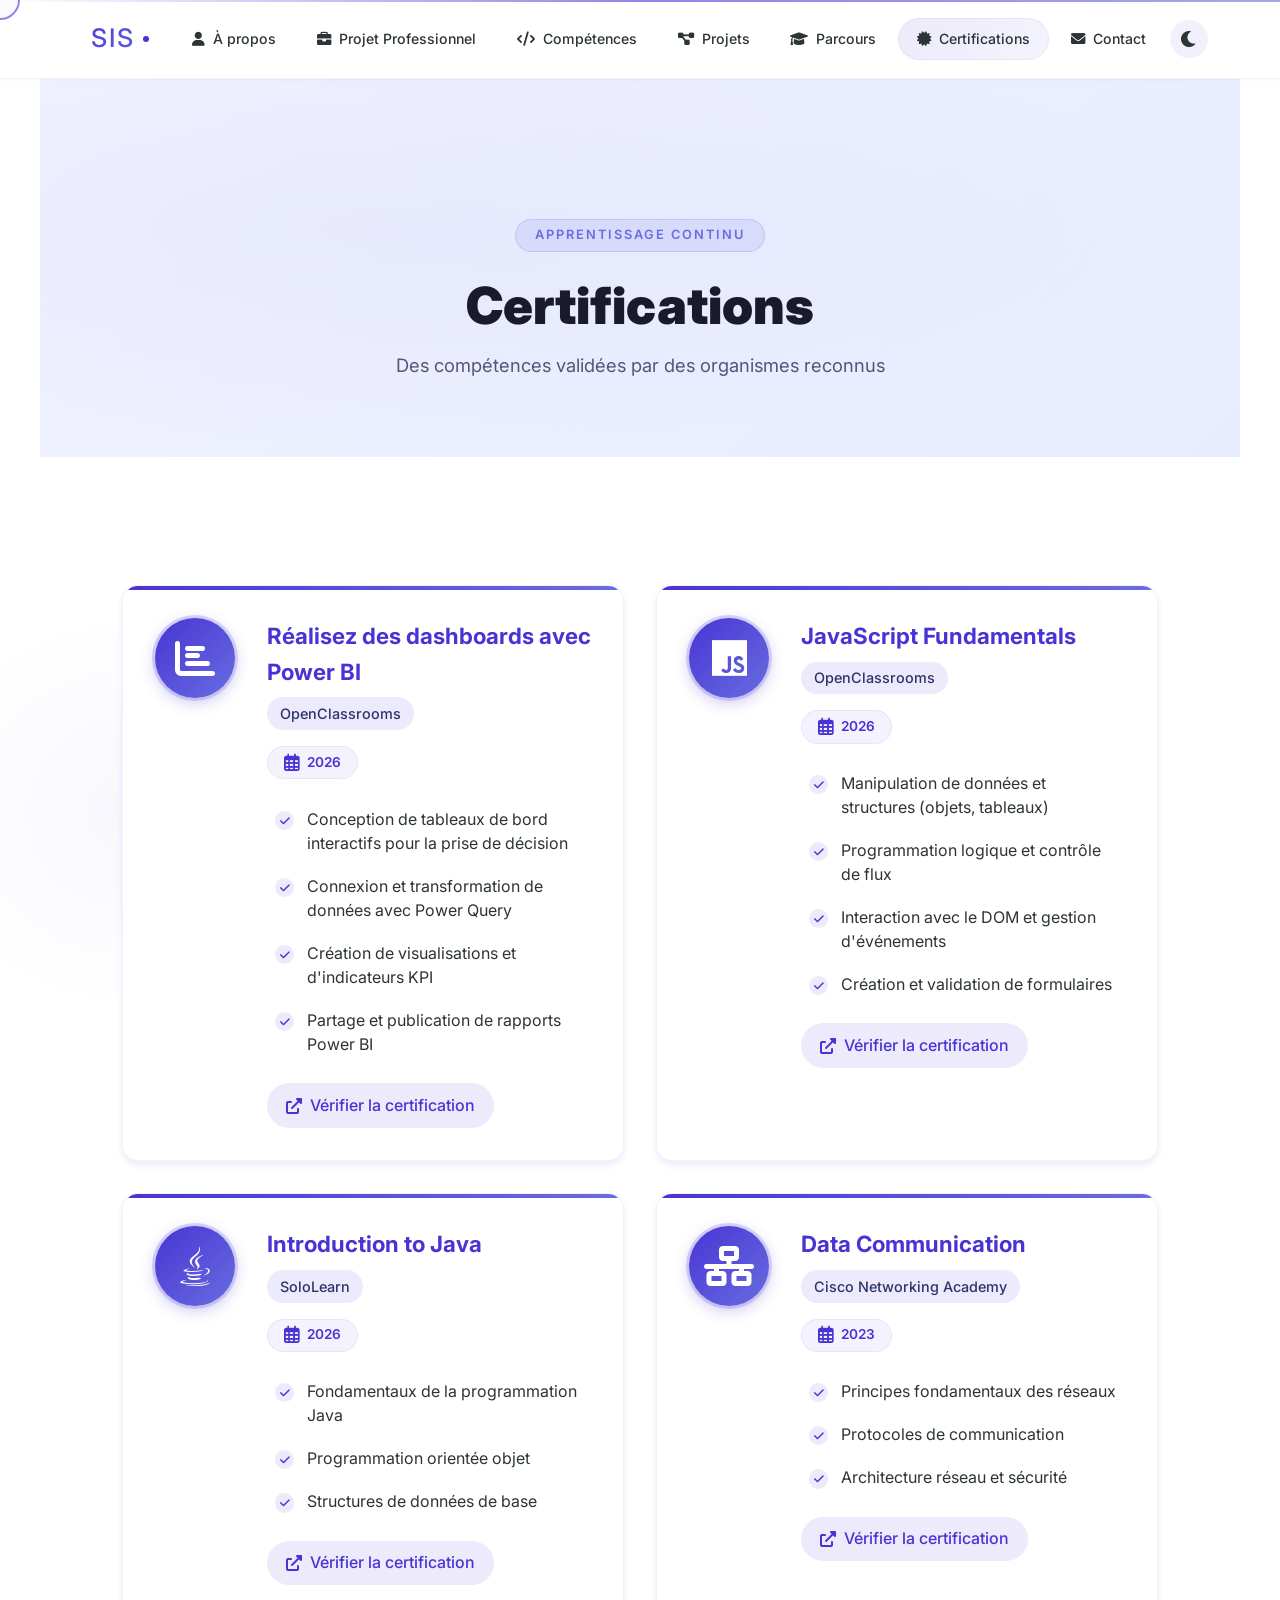
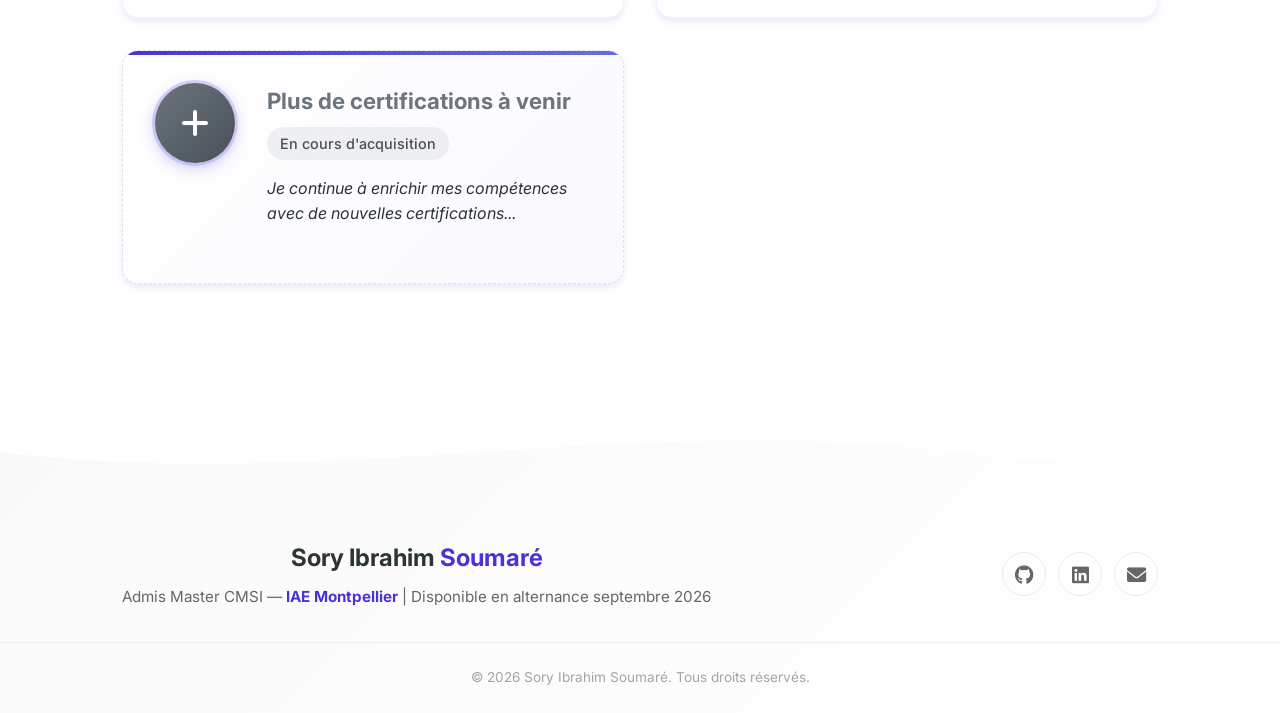
==== commit c154f17a: "Ajout certification Power BI OpenClassrooms 2026" ====
--- a/certifications.html
+++ b/certifications.html
@@ -52,6 +52,36 @@
       <div class="certifications-container">
         <div class="certification-card hover-lift">
           <div class="certification-badge">
+            <i class="fas fa-chart-bar"></i>
+          </div>
+          <div class="certification-content">
+            <div class="certification-header">
+              <h3>Réalisez des dashboards avec Power BI</h3>
+              <span class="certification-platform">OpenClassrooms</span>
+            </div>
+            <div class="certification-date">
+              <i class="far fa-calendar-alt"></i>
+              <span>2026</span>
+            </div>
+            <div class="certification-details">
+              <ul>
+                <li><i class="fas fa-check"></i> Conception de tableaux de bord interactifs pour la prise de décision</li>
+                <li><i class="fas fa-check"></i> Connexion et transformation de données avec Power Query</li>
+                <li><i class="fas fa-check"></i> Création de visualisations et d'indicateurs KPI</li>
+                <li><i class="fas fa-check"></i> Partage et publication de rapports Power BI</li>
+              </ul>
+            </div>
+            <div class="certification-verify">
+              <a href="#" class="verify-link">
+                <i class="fas fa-external-link-alt"></i>
+                <span>Vérifier la certification</span>
+              </a>
+            </div>
+          </div>
+        </div>
+
+        <div class="certification-card hover-lift">
+          <div class="certification-badge">
             <i class="fab fa-js"></i>
           </div>
           <div class="certification-content">
--- a/styles.css
+++ b/styles.css
@@ -487,6 +487,31 @@
 .skill-card[data-category="ai-dev"]::before { background: linear-gradient(90deg, #e91e63, #f06292); }
 .skill-card[data-category="cross"]::before { background: linear-gradient(90deg, #4834d4, #686de0); }
 
+.section-badge {
+  display: inline-block;
+  font-size: 0.65rem;
+  font-weight: 700;
+  text-transform: uppercase;
+  letter-spacing: 1px;
+  padding: 0.25rem 0.85rem;
+  border-radius: 20px;
+  background: linear-gradient(135deg, #06b6d4, #22d3ee);
+  color: white;
+  margin-left: 0.75rem;
+  vertical-align: middle;
+  line-height: 1.4;
+}
+
+.skills-category.featured h3::after {
+  width: 120px;
+  background: linear-gradient(90deg, #06b6d4, #22d3ee, transparent);
+}
+
+.skill-card[data-category="pm"]::before { background: linear-gradient(90deg, #06b6d4, #22d3ee); }
+.skill-card[data-category="pm"]:hover { box-shadow: 0 16px 48px rgba(6,182,212,0.12); }
+.skill-card[data-category="web"]::before { background: linear-gradient(90deg, #4361ee, #6c85f7); }
+.skill-card[data-category="web"]:hover { box-shadow: 0 16px 48px rgba(67,97,238,0.12); }
+
 .skill-card[data-category="si"]:hover { box-shadow: 0 16px 48px rgba(72,52,212,0.12); }
 .skill-card[data-category="project"]:hover { box-shadow: 0 16px 48px rgba(6,182,212,0.12); }
 .skill-card[data-category="data"]:hover { box-shadow: 0 16px 48px rgba(16,185,129,0.12); }
@@ -2091,6 +2116,162 @@
   border-color: rgba(255, 255, 255, 0.06);
 }
 
+/* Contributions section — dedicated per-project breakdown */
+.contributions-grid {
+  display: grid;
+  grid-template-columns: repeat(auto-fit, minmax(340px, 1fr));
+  gap: 1.8rem;
+  padding-bottom: 3rem;
+}
+
+.contribution-card {
+  background: rgba(255, 255, 255, 0.7);
+  backdrop-filter: blur(16px);
+  -webkit-backdrop-filter: blur(16px);
+  border-radius: 18px;
+  border: 1px solid rgba(72, 52, 212, 0.08);
+  box-shadow: 0 4px 20px rgba(0, 0, 0, 0.04);
+  overflow: hidden;
+  transition: all 0.4s cubic-bezier(0.25, 0.46, 0.45, 0.94);
+}
+
+.contribution-card:hover {
+  transform: translateY(-6px);
+  box-shadow: 0 20px 50px rgba(72, 52, 212, 0.1);
+  border-color: rgba(72, 52, 212, 0.15);
+}
+
+.contribution-card-header {
+  display: flex;
+  align-items: center;
+  gap: 1rem;
+  padding: 1.5rem 1.5rem 0;
+}
+
+.contribution-card-icon {
+  width: 48px;
+  height: 48px;
+  border-radius: 14px;
+  display: flex;
+  align-items: center;
+  justify-content: center;
+  background: linear-gradient(135deg, var(--primary-color), #686de0);
+  color: white;
+  font-size: 1.25rem;
+  flex-shrink: 0;
+  box-shadow: 0 6px 18px rgba(72, 52, 212, 0.2);
+  transition: all 0.4s ease;
+}
+
+.contribution-card:hover .contribution-card-icon {
+  transform: scale(1.06) rotate(-4deg);
+  box-shadow: 0 10px 28px rgba(72, 52, 212, 0.3);
+}
+
+.contribution-card-header h3 {
+  font-size: 1.15rem;
+  font-weight: 700;
+  color: var(--text-color);
+  margin: 0;
+  line-height: 1.3;
+}
+
+.contribution-card-status {
+  display: inline-flex;
+  align-items: center;
+  gap: 0.35rem;
+  padding: 0.2rem 0.85rem;
+  border-radius: 20px;
+  font-size: 0.7rem;
+  font-weight: 600;
+  text-transform: uppercase;
+  letter-spacing: 0.5px;
+  margin-bottom: 0.4rem;
+}
+
+.contribution-card-body {
+  padding: 1.25rem 1.5rem 1.5rem;
+}
+
+.contribution-block {
+  margin-bottom: 1rem;
+}
+
+.contribution-block:last-child {
+  margin-bottom: 0;
+}
+
+.contribution-block h4 {
+  font-size: 0.82rem;
+  font-weight: 600;
+  color: var(--primary-color);
+  margin-bottom: 0.4rem;
+  display: flex;
+  align-items: center;
+  gap: 0.4rem;
+}
+
+.contribution-block h4 i {
+  font-size: 0.75rem;
+  opacity: 0.8;
+}
+
+.contribution-block ul {
+  list-style: none;
+  padding: 0;
+  margin: 0;
+}
+
+.contribution-block ul li {
+  font-size: 0.85rem;
+  color: var(--text-secondary);
+  line-height: 1.55;
+  padding-left: 1.2rem;
+  position: relative;
+  margin-bottom: 0.35rem;
+}
+
+.contribution-block ul li::before {
+  content: '';
+  position: absolute;
+  left: 0;
+  top: 0.6rem;
+  width: 6px;
+  height: 6px;
+  border-radius: 50%;
+  background: var(--primary-color);
+  opacity: 0.5;
+}
+
+[data-theme="dark"] .contribution-card {
+  background: rgba(255, 255, 255, 0.04);
+  border-color: rgba(255, 255, 255, 0.06);
+  box-shadow: 0 4px 20px rgba(0, 0, 0, 0.2);
+}
+
+[data-theme="dark"] .contribution-card:hover {
+  border-color: rgba(104, 109, 224, 0.2);
+  box-shadow: 0 20px 50px rgba(0, 0, 0, 0.3);
+}
+
+[data-theme="dark"] .contribution-card-header h3 {
+  color: white;
+}
+
+[data-theme="dark"] .contribution-block ul li::before {
+  background: rgba(255, 255, 255, 0.4);
+}
+
+#contributions {
+  padding: 6rem 2rem;
+  background: var(--bg-color);
+  position: relative;
+}
+
+[data-theme="dark"] #contributions {
+  background: var(--bg-secondary);
+}
+
 @media (max-width: 768px) {
   .projects-grid {
     grid-template-columns: repeat(auto-fit, minmax(260px, 1fr));
@@ -2138,6 +2319,46 @@
     grid-template-columns: repeat(auto-fit, minmax(300px, 1fr));
     gap: 2rem;
     padding: 2rem;
+}
+
+.all-projects .projects-grid {
+    grid-template-columns: repeat(auto-fit, minmax(260px, 1fr));
+    gap: 1.5rem;
+    padding: 0 0 2rem;
+}
+
+.all-projects .project-mini-card {
+    padding: 0.4rem;
+    opacity: 0.75;
+    transition: opacity 0.3s ease, transform 0.3s ease;
+}
+
+.all-projects .project-mini-card:hover {
+    opacity: 1;
+    transform: translateY(-3px);
+}
+
+.all-projects .project-card-content {
+    padding: 1.25rem 1rem 1rem;
+}
+
+.all-projects .project-card-icon {
+    width: 40px;
+    height: 40px;
+    font-size: 1rem;
+}
+
+.all-projects .project-mini-card h4 {
+    font-size: 1rem;
+}
+
+.all-projects .project-card-pitch {
+    font-size: 0.82rem;
+}
+
+.all-projects .project-card-tech .tech-tag {
+    font-size: 0.68rem;
+    padding: 0.15rem 0.6rem;
 }
 
 .project-mini-card {
@@ -2969,24 +3190,56 @@
   .cursor-dot, .cursor-outline { display: none; }
 }
 
-/* ---------- GLASSMORPHISM NAV ---------- */
+/* ---------- GLASSMORPHISM NAV PREMIUM ---------- */
 #navbar {
-  background: rgba(255, 255, 255, 0.85);
-  backdrop-filter: blur(20px);
-  -webkit-backdrop-filter: blur(20px);
-  border-bottom: 1px solid rgba(72, 52, 212, 0.08);
+  background: rgba(255, 255, 255, 0.8);
+  backdrop-filter: blur(24px) saturate(1.1);
+  -webkit-backdrop-filter: blur(24px) saturate(1.1);
+  border-bottom: 1px solid rgba(72, 52, 212, 0.06);
   padding: 0;
-  box-shadow: 0 1px 3px rgba(0, 0, 0, 0.04);
+  box-shadow: 0 1px 3px rgba(0, 0, 0, 0.03);
+  position: sticky;
+  top: 0;
+  z-index: 1000;
+  transition: all 0.3s ease;
+}
+
+#navbar::before {
+  content: '';
+  position: absolute;
+  top: 0;
+  left: 0;
+  right: 0;
+  height: 2px;
+  background: linear-gradient(90deg, transparent, var(--primary-color), var(--secondary-color), var(--primary-color), transparent);
+  background-size: 200% 100%;
+  animation: navShimmer 4s ease-in-out infinite;
+  opacity: 0.6;
+}
+
+@keyframes navShimmer {
+  0%, 100% { background-position: 0% 0%; }
+  50% { background-position: 100% 0%; }
+}
+
+#navbar.scrolled {
+  box-shadow: 0 4px 30px rgba(72, 52, 212, 0.08), 0 1px 3px rgba(0, 0, 0, 0.04);
+  border-bottom-color: rgba(72, 52, 212, 0.12);
 }
 
 [data-theme="dark"] #navbar {
-  background: rgba(10, 10, 15, 0.85);
-  border-bottom: 1px solid rgba(255, 255, 255, 0.05);
+  background: rgba(10, 10, 15, 0.8);
+  border-bottom: 1px solid rgba(255, 255, 255, 0.04);
+}
+
+[data-theme="dark"] #navbar.scrolled {
+  box-shadow: 0 4px 30px rgba(0, 0, 0, 0.3);
+  border-bottom-color: rgba(255, 255, 255, 0.08);
 }
 
 #navbar ul {
   justify-content: flex-end;
-  gap: 0.25rem;
+  gap: 0.15rem;
   margin: 0;
 }
 
@@ -3003,7 +3256,7 @@
   display: flex;
   align-items: center;
   justify-content: space-between;
-  padding: 0.6rem 2rem;
+  padding: 0.55rem 2rem;
   position: relative;
   z-index: 2;
 }
@@ -3014,14 +3267,34 @@
   background: linear-gradient(135deg, #4834d4, #686de0);
   -webkit-background-clip: text;
   -webkit-text-fill-color: transparent;
+  background-clip: text;
   text-decoration: none;
   letter-spacing: 2px;
+  display: flex;
+  align-items: center;
+  gap: 0.5rem;
+  position: relative;
+}
+
+.nav-logo::after {
+  content: '';
+  width: 6px;
+  height: 6px;
+  background: var(--primary-color);
+  border-radius: 50%;
+  display: inline-block;
+  animation: logoDot 2s ease-in-out infinite;
+}
+
+@keyframes logoDot {
+  0%, 100% { opacity: 1; transform: scale(1); }
+  50% { opacity: 0.4; transform: scale(0.6); }
 }
 
 .nav-links {
   display: flex;
   list-style: none;
-  gap: 0.25rem;
+  gap: 0.15rem;
   margin: 0;
   padding: 0;
 }
@@ -3031,52 +3304,90 @@
 }
 
 .nav-links a {
+  font-size: 0.88rem;
+  padding: 0.55rem 1.1rem;
+  white-space: nowrap;
+  transition: all 0.3s cubic-bezier(0.175, 0.885, 0.32, 1.275);
+  position: relative;
+}
+
+.nav-links a:not(.active):hover {
+  background: rgba(72, 52, 212, 0.06);
+  transform: translateY(-1px);
+}
+
+.nav-links a.active {
+  background: linear-gradient(135deg, rgba(72, 52, 212, 0.1), rgba(104, 109, 224, 0.08));
+  color: var(--primary-color);
+  box-shadow: inset 0 0 0 1px rgba(72, 52, 212, 0.06);
+}
+
+[data-theme="dark"] .nav-links a.active {
+  background: linear-gradient(135deg, rgba(255, 255, 255, 0.08), rgba(255, 255, 255, 0.04));
+  color: white;
+  box-shadow: inset 0 0 0 1px rgba(255, 255, 255, 0.06);
+}
+
+.nav-links a i {
   font-size: 0.9rem;
-  padding: 0.6rem 1.2rem;
-  white-space: nowrap;
-}
-
-.nav-links a.active {
-  background: rgba(72, 52, 212, 0.1);
-  color: var(--primary-color);
-  box-shadow: none;
-}
-
-[data-theme="dark"] .nav-links a.active {
-  background: rgba(255, 255, 255, 0.08);
-  color: white;
-}
-
-.nav-links a i {
-  font-size: 0.95rem;
+  transition: transform 0.3s ease;
+}
+
+.nav-links a:hover i {
+  transform: scale(1.15);
 }
 
 .nav-actions {
   display: flex;
   align-items: center;
-  gap: 0.75rem;
+  gap: 0.6rem;
 }
 
 .theme-btn {
   background: none;
   border: none;
-  width: 40px;
-  height: 40px;
+  width: 38px;
+  height: 38px;
   border-radius: 50%;
   display: flex;
   align-items: center;
   justify-content: center;
   cursor: pointer;
-  font-size: 1.2rem;
+  font-size: 1.15rem;
   color: var(--text-color);
-  background: rgba(72, 52, 212, 0.08);
+  background: rgba(72, 52, 212, 0.07);
   transition: all 0.3s ease;
+  position: relative;
+  overflow: hidden;
+}
+
+.theme-btn::before {
+  content: '';
+  position: absolute;
+  inset: 0;
+  border-radius: 50%;
+  background: linear-gradient(135deg, var(--primary-color), var(--secondary-color));
+  opacity: 0;
+  transition: opacity 0.3s ease;
+}
+
+.theme-btn i {
+  position: relative;
+  z-index: 1;
+  transition: transform 0.4s ease;
 }
 
 .theme-btn:hover {
-  background: var(--primary-color);
+  transform: translateY(-1px);
+}
+
+.theme-btn:hover::before {
+  opacity: 1;
+}
+
+.theme-btn:hover i {
   color: white;
-  transform: rotate(30deg);
+  transform: rotate(30deg) scale(1.1);
 }
 
 .mobile-menu-btn {
@@ -3087,30 +3398,42 @@
   height: 36px;
   flex-direction: column;
   justify-content: center;
+  align-items: center;
   gap: 5px;
   cursor: pointer;
   padding: 6px;
-  border-radius: 8px;
-  background: rgba(72, 52, 212, 0.08);
+  border-radius: 10px;
+  background: rgba(72, 52, 212, 0.07);
+  transition: all 0.3s ease;
+}
+
+.mobile-menu-btn:hover {
+  background: rgba(72, 52, 212, 0.12);
 }
 
 .mobile-menu-btn span {
   display: block;
-  width: 100%;
+  width: 18px;
   height: 2px;
   background: var(--text-color);
   border-radius: 2px;
   transition: all 0.3s ease;
+  transform-origin: center;
 }
 
 .mobile-menu-btn.active span:nth-child(1) {
-  transform: rotate(45deg) translate(5px, 5px);
-}
+  transform: rotate(45deg) translate(4px, 4px);
+  width: 20px;
+}
+
 .mobile-menu-btn.active span:nth-child(2) {
   opacity: 0;
-}
+  transform: translateX(-8px);
+}
+
 .mobile-menu-btn.active span:nth-child(3) {
-  transform: rotate(-45deg) translate(5px, -5px);
+  transform: rotate(-45deg) translate(4px, -4px);
+  width: 20px;
 }
 
 .nav-progress {
@@ -4087,23 +4410,26 @@
   .nav-links {
     position: fixed;
     top: 0;
-    left: 0;
-    width: 100%;
+    right: -100%;
+    width: min(320px, 85vw);
     height: 100vh;
     flex-direction: column;
     justify-content: center;
     align-items: center;
-    gap: 0.5rem;
-    background: rgba(255, 255, 255, 0.98);
-    backdrop-filter: blur(20px);
+    gap: 0.4rem;
+    background: rgba(255, 255, 255, 0.97);
+    backdrop-filter: blur(24px);
+    -webkit-backdrop-filter: blur(24px);
     z-index: 99;
-    opacity: 0;
-    visibility: hidden;
-    transition: all 0.4s ease;
+    transition: all 0.4s cubic-bezier(0.4, 0, 0.2, 1);
+    box-shadow: -8px 0 40px rgba(0, 0, 0, 0.06);
+    border-left: 1px solid rgba(72, 52, 212, 0.06);
   }
 
   [data-theme="dark"] .nav-links {
-    background: rgba(10, 10, 15, 0.98);
+    background: rgba(10, 10, 15, 0.97);
+    box-shadow: -8px 0 40px rgba(0, 0, 0, 0.3);
+    border-left-color: rgba(255, 255, 255, 0.04);
   }
 
   .nav-container {
@@ -4111,13 +4437,18 @@
   }
 
   .nav-links.open {
-    opacity: 1;
-    visibility: visible;
+    right: 0;
   }
 
   .nav-links a {
-    font-size: 1.2rem;
-    padding: 1rem 2rem;
+    font-size: 1.05rem;
+    padding: 0.85rem 1.8rem;
+    width: 80%;
+    text-align: center;
+  }
+
+  .nav-links a.active {
+    background: linear-gradient(135deg, rgba(72, 52, 212, 0.12), rgba(104, 109, 224, 0.08));
   }
 
   .mobile-menu-btn {
@@ -4125,7 +4456,7 @@
   }
 
   .nav-container {
-    padding: 0.6rem 1rem;
+    padding: 0.55rem 1rem;
   }
 
   .hero-title {
@@ -4733,4 +5064,555 @@
     font-size: 0.8rem;
     padding: 0.25rem 0.75rem;
   }
+}
+
+/* ═══════════════════════════════════════
+   MOBILE RESPONSIVE — Global Fixes
+   ═══════════════════════════════════════ */
+
+/* Prevent horizontal overflow on mobile */
+@media (max-width: 768px) {
+  html, body {
+    overflow-x: hidden;
+    width: 100%;
+  }
+
+  body {
+    position: relative;
+  }
+
+  /* Fix hero section overflow */
+  #hero, .page-hero {
+    overflow: hidden;
+    width: 100%;
+  }
+
+  .hero-content {
+    width: 100%;
+    max-width: 100%;
+    padding: 1rem;
+    box-sizing: border-box;
+  }
+
+  .hero-text {
+    width: 100%;
+    max-width: 100%;
+  }
+
+  .hero-title {
+    font-size: 2rem;
+    word-break: break-word;
+  }
+
+  .hero-subtitle {
+    font-size: 1rem;
+  }
+
+  .hero-badges {
+    flex-wrap: wrap;
+  }
+
+  .hero-badge {
+    font-size: 0.75rem;
+    padding: 0.35rem 0.8rem;
+  }
+
+  .badge {
+    font-size: 0.75rem;
+    padding: 0.4rem 0.9rem;
+  }
+
+  .hero-actions {
+    flex-direction: column;
+    align-items: center;
+    width: 100%;
+  }
+
+  .btn-primary {
+    width: 100%;
+    max-width: 280px;
+    justify-content: center;
+    text-align: center;
+  }
+
+  .social-links-hero {
+    justify-content: center;
+  }
+
+  /* Photo adjustments */
+  .photo-frame {
+    width: 160px;
+    height: 160px;
+  }
+
+  .photo-initials {
+    width: 140px;
+    height: 140px;
+    font-size: 2.5rem;
+  }
+
+  .photo-img {
+    width: 100%;
+    height: 100%;
+    object-fit: cover;
+  }
+
+  /* About section */
+  #about {
+    padding: 3rem 1rem;
+  }
+
+  .about-grid {
+    grid-template-columns: 1fr;
+    gap: 2rem;
+  }
+
+  .about-sidebar {
+    position: static;
+    max-width: 100%;
+  }
+
+  .about-text p {
+    font-size: 0.95rem;
+  }
+
+  .about-cta {
+    text-align: center;
+  }
+
+  /* Stats */
+  .stats-grid {
+    grid-template-columns: 1fr 1fr;
+    gap: 0.75rem;
+  }
+
+  .stat-card {
+    padding: 1rem;
+  }
+
+  .stat-number {
+    font-size: 1.8rem;
+  }
+
+  /* Sections general */
+  .section-title {
+    font-size: 1.8rem;
+  }
+
+  .container {
+    padding-left: 1rem;
+    padding-right: 1rem;
+    width: 100%;
+    max-width: 100%;
+    box-sizing: border-box;
+  }
+
+  section {
+    padding: 3rem 0;
+  }
+
+  /* Project detail pages */
+  .project-detail-container {
+    padding: 1rem;
+  }
+
+  .project-header-detail {
+    flex-direction: column;
+    text-align: center;
+    gap: 1rem;
+  }
+
+  .project-title-section h1 {
+    font-size: 1.8rem;
+  }
+
+  .project-info-grid {
+    grid-template-columns: 1fr 1fr;
+    gap: 0.75rem;
+  }
+
+  .info-card {
+    padding: 1rem;
+  }
+
+  .project-content-grid {
+    gap: 2rem;
+  }
+
+  .content-section h2 {
+    font-size: 1.3rem;
+  }
+
+  .section-content {
+    padding: 0;
+  }
+
+  /* Features grid */
+  .features-grid {
+    grid-template-columns: 1fr;
+    gap: 1rem;
+  }
+
+  .feature-item {
+    padding: 1.25rem;
+  }
+
+  /* Tech tags wrap */
+  .tech-tags {
+    flex-wrap: wrap;
+  }
+
+  .tech-tag {
+    font-size: 0.8rem;
+    padding: 0.35rem 0.8rem;
+  }
+
+  .tech-categories {
+    grid-template-columns: 1fr;
+    gap: 1.25rem;
+  }
+
+  /* Demo video */
+  .demo-container {
+    border-radius: 0.75rem !important;
+  }
+
+  /* Project navigation */
+  .project-navigation {
+    flex-direction: column;
+    gap: 0.75rem;
+  }
+
+  .nav-button {
+    width: 100%;
+    justify-content: center;
+  }
+
+  /* Skills page fix */
+  .skills-container {
+    padding: 1rem;
+  }
+
+  .skills-category h3 {
+    font-size: 1.3rem;
+  }
+
+  .skill-card {
+    padding: 1.25rem;
+  }
+
+  .skill-card ul {
+    padding-left: 0;
+  }
+
+  .skill-header h4 {
+    font-size: 1rem;
+    word-break: break-word;
+  }
+
+  .skill-card li {
+    font-size: 0.9rem;
+    word-break: break-word;
+    gap: 0.6rem;
+  }
+
+  /* Certifications page */
+  .certifications-container {
+    padding: 1rem;
+    grid-template-columns: 1fr;
+  }
+
+  .certification-card {
+    flex-direction: column;
+    align-items: center;
+    text-align: center;
+    padding: 1.5rem;
+  }
+
+  .certification-badge {
+    width: 60px;
+    height: 60px;
+    margin-bottom: 0.5rem;
+  }
+
+  .certification-badge i {
+    font-size: 1.8rem;
+  }
+
+  .certification-header h3 {
+    font-size: 1.2rem;
+  }
+
+  .certification-date {
+    justify-content: center;
+  }
+
+  .certification-details li {
+    font-size: 0.9rem;
+    text-align: left;
+  }
+
+  .verify-link {
+    width: 100%;
+    justify-content: center;
+  }
+
+  /* Projects listing page */
+  .projects-container {
+    grid-template-columns: 1fr;
+    padding: 1rem;
+  }
+
+  .project-mini-card {
+    padding: 1.25rem;
+  }
+
+  .project-card-content h4 {
+    font-size: 1.1rem;
+  }
+
+  /* Contact page */
+  .contact-container {
+    padding: 1rem;
+  }
+
+  .contact-info-card {
+    padding: 1.5rem;
+  }
+
+  .contact-header i {
+    font-size: 1.5rem;
+  }
+
+  .contact-header h3 {
+    font-size: 1.25rem;
+  }
+
+  .contact-item {
+    padding: 0.75rem;
+    gap: 1rem;
+  }
+
+  .contact-icon {
+    width: 40px;
+    height: 40px;
+  }
+
+  .contact-icon i {
+    font-size: 1.25rem;
+  }
+
+  .contact-value {
+    font-size: 0.95rem;
+    word-break: break-word;
+  }
+
+  .contact-availability {
+    padding: 1rem;
+  }
+
+  .contact-cv .link-button {
+    width: 100%;
+    justify-content: center;
+  }
+
+  /* Timeline */
+  .timeline-container {
+    padding: 1rem;
+  }
+
+  .timeline-content {
+    width: 100%;
+    margin-left: 50px;
+    padding: 0;
+  }
+
+  .timeline-card {
+    padding: 1.25rem;
+  }
+
+  .timeline-header {
+    flex-direction: column;
+    text-align: center;
+    gap: 0.5rem;
+  }
+
+  .timeline-header h3 {
+    font-size: 1.1rem;
+  }
+
+  .timeline-body h4 {
+    font-size: 1rem;
+  }
+
+  .timeline-body li {
+    font-size: 0.9rem;
+  }
+
+  .timeline-date {
+    display: inline-flex;
+    font-size: 0.8rem;
+  }
+
+  /* Page hero */
+  .page-hero {
+    padding: 5rem 1rem 3rem !important;
+  }
+
+  .page-hero-title {
+    font-size: 2rem;
+  }
+
+  .page-hero-subtitle {
+    font-size: 1rem;
+  }
+
+  .page-hero-content {
+    width: 100%;
+  }
+
+  /* Nav mobile menu fix - prevent overflow */
+  .nav-links.open ~ .nav-overlay {
+    display: block;
+  }
+
+  .nav-container {
+    padding: 0.5rem 0.75rem;
+  }
+
+  .nav-logo {
+    font-size: 1.3rem;
+  }
+
+  /* Footer */
+  footer {
+    padding: 2rem 1rem;
+  }
+
+  .footer-content {
+    flex-direction: column;
+    text-align: center;
+    gap: 1rem;
+  }
+
+  .footer-text h3 {
+    font-size: 1.2rem;
+  }
+
+  .footer-text p {
+    font-size: 0.85rem;
+  }
+
+  .footer-links {
+    justify-content: center;
+  }
+
+  .footer-wave svg {
+    height: 40px;
+  }
+
+  /* Back to top */
+  #back-to-top {
+    width: 40px;
+    height: 40px;
+    bottom: 0.75rem;
+    right: 0.75rem;
+  }
+
+  #back-to-top svg {
+    width: 40px;
+    height: 40px;
+  }
+}
+
+@media (max-width: 480px) {
+  .hero-title {
+    font-size: 1.6rem;
+  }
+
+  .hero-content {
+    margin-top: 3rem;
+    gap: 1rem;
+  }
+
+  .photo-frame {
+    width: 130px;
+    height: 130px;
+  }
+
+  .photo-initials {
+    width: 115px;
+    height: 115px;
+    font-size: 2rem;
+  }
+
+  .stat-card {
+    padding: 0.75rem;
+  }
+
+  .stat-number {
+    font-size: 1.5rem;
+  }
+
+  .stat-label {
+    font-size: 0.75rem;
+  }
+
+  .section-title {
+    font-size: 1.5rem;
+  }
+
+  .project-title-section h1 {
+    font-size: 1.5rem;
+  }
+
+  .project-info-grid {
+    grid-template-columns: 1fr;
+  }
+
+  .info-card {
+    padding: 0.75rem;
+  }
+
+  .badge {
+    font-size: 0.7rem;
+    padding: 0.3rem 0.7rem;
+  }
+
+  .page-hero-title {
+    font-size: 1.6rem;
+  }
+
+  .page-hero-subtitle {
+    font-size: 0.9rem;
+  }
+
+  .hero-badge {
+    font-size: 0.7rem;
+  }
+
+  .about-text p {
+    font-size: 0.9rem;
+  }
+
+  .skill-card {
+    padding: 1rem;
+  }
+
+  .skill-header h4 {
+    font-size: 0.95rem;
+  }
+
+  .certification-badge {
+    width: 50px;
+    height: 50px;
+  }
+
+  .certification-badge i {
+    font-size: 1.5rem;
+  }
+
+  .contact-value {
+    font-size: 0.85rem;
+  }
 }
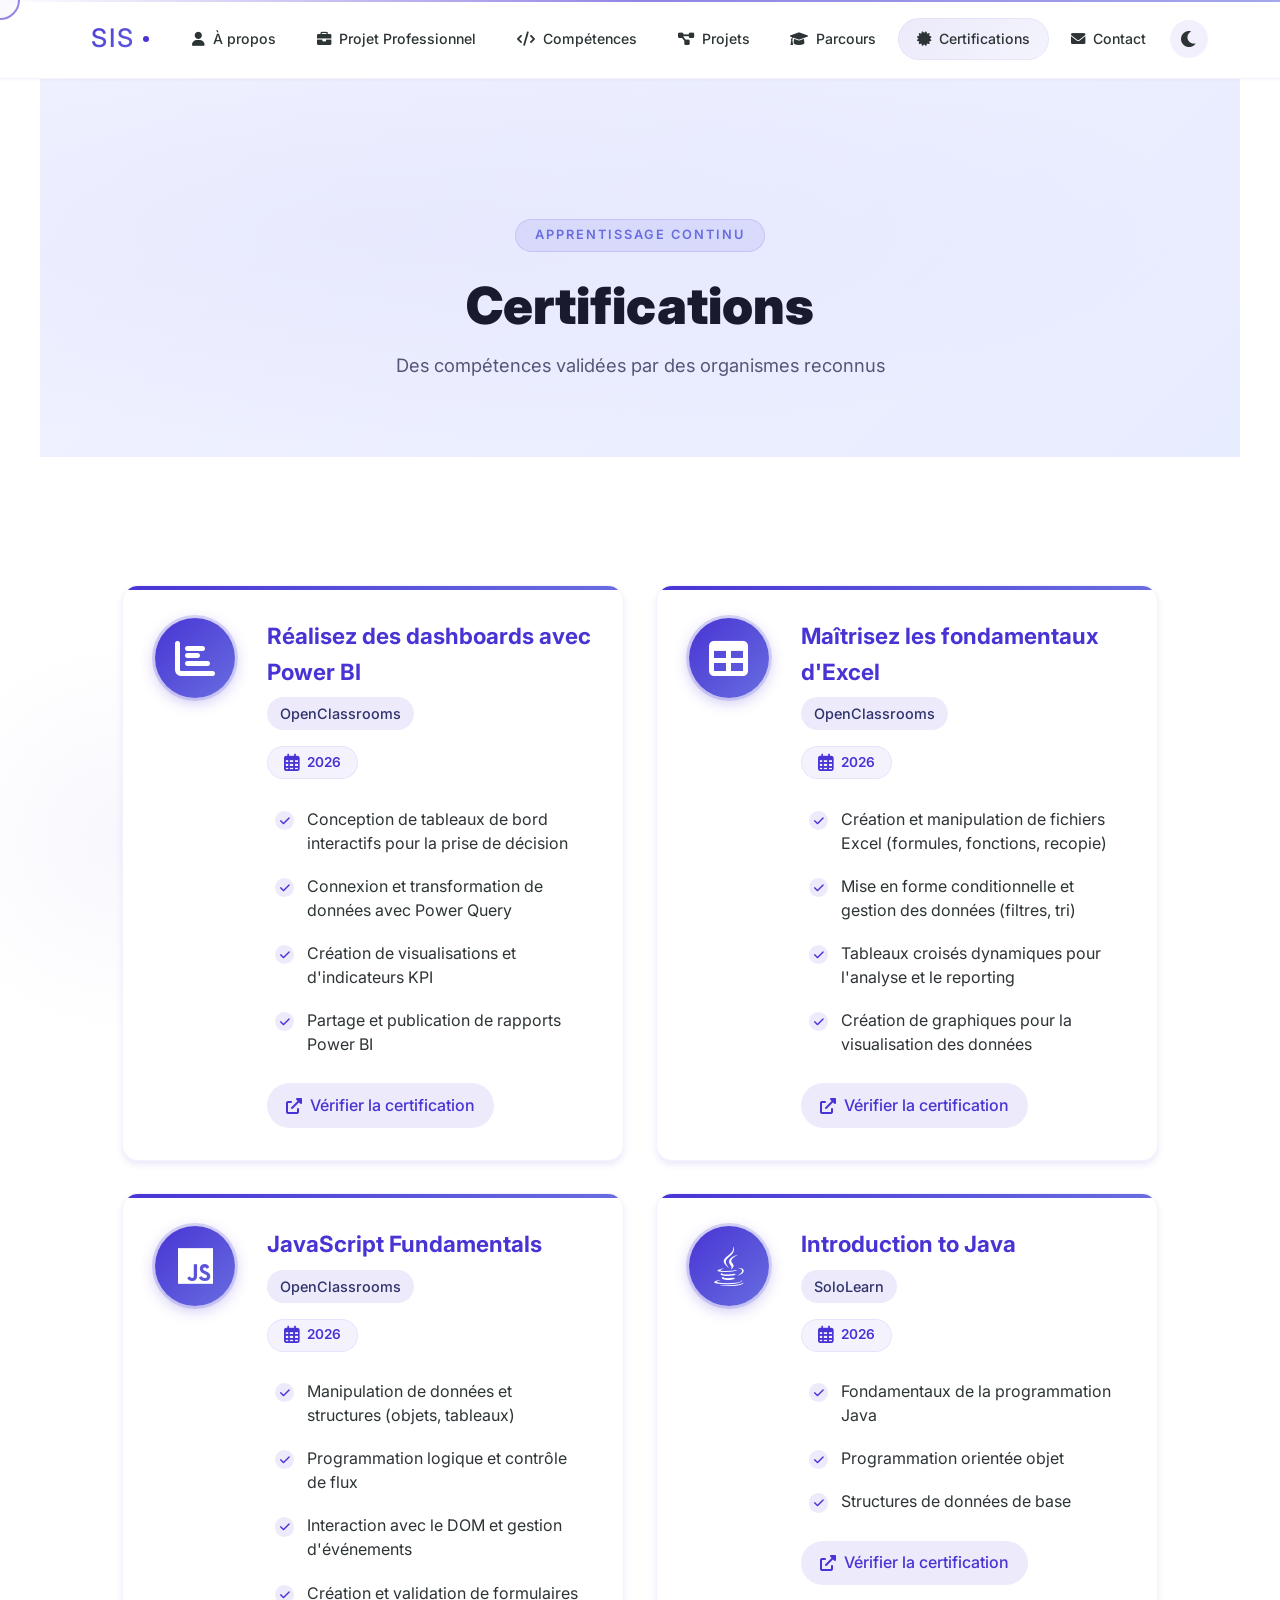
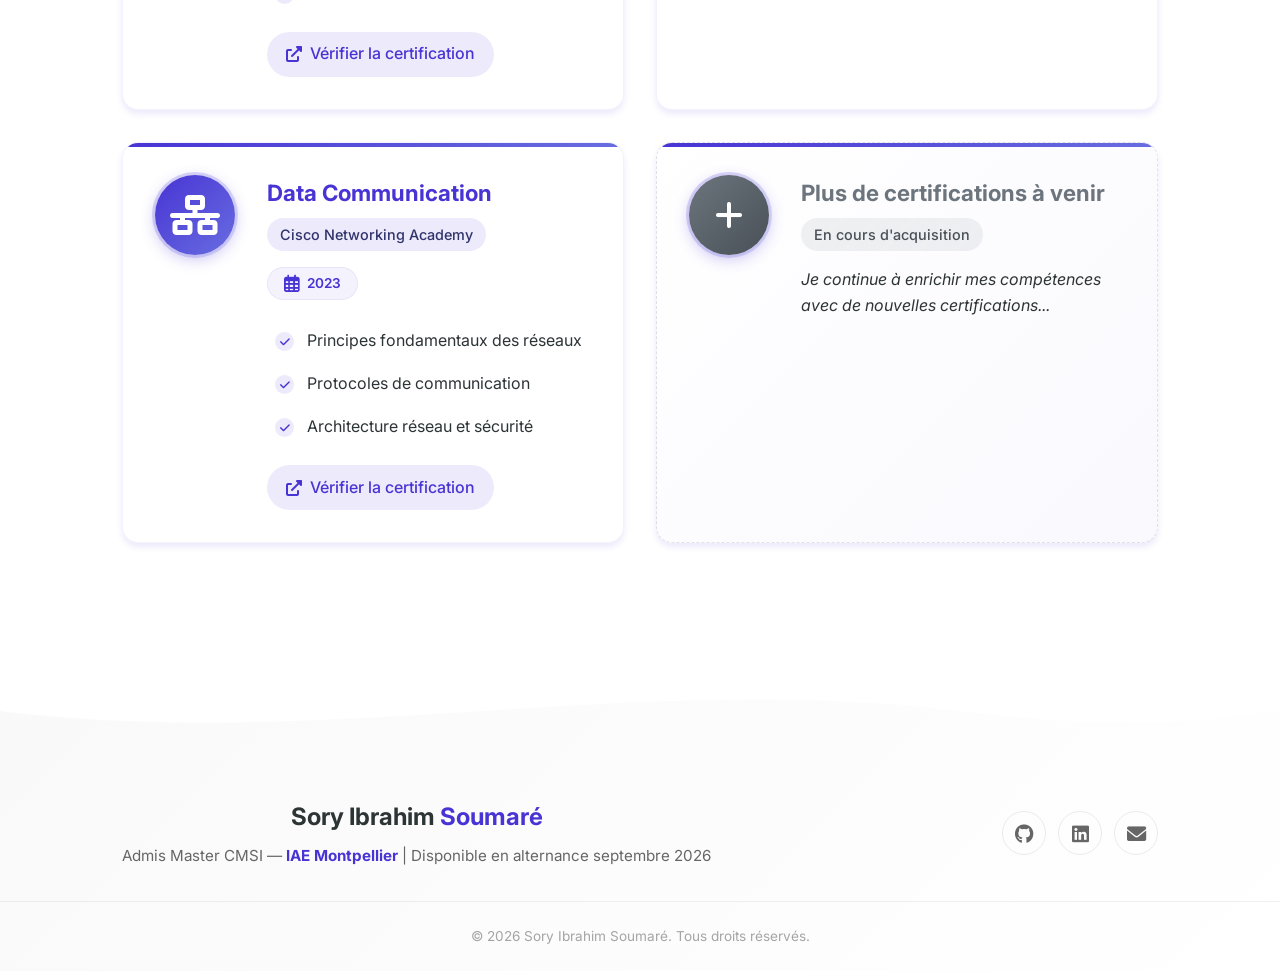
==== commit 9dffd657: "Ajout certification Excel OpenClassrooms 2026" ====
--- a/certifications.html
+++ b/certifications.html
@@ -82,6 +82,36 @@
 
         <div class="certification-card hover-lift">
           <div class="certification-badge">
+            <i class="fas fa-table"></i>
+          </div>
+          <div class="certification-content">
+            <div class="certification-header">
+              <h3>Maîtrisez les fondamentaux d'Excel</h3>
+              <span class="certification-platform">OpenClassrooms</span>
+            </div>
+            <div class="certification-date">
+              <i class="far fa-calendar-alt"></i>
+              <span>2026</span>
+            </div>
+            <div class="certification-details">
+              <ul>
+                <li><i class="fas fa-check"></i> Création et manipulation de fichiers Excel (formules, fonctions, recopie)</li>
+                <li><i class="fas fa-check"></i> Mise en forme conditionnelle et gestion des données (filtres, tri)</li>
+                <li><i class="fas fa-check"></i> Tableaux croisés dynamiques pour l'analyse et le reporting</li>
+                <li><i class="fas fa-check"></i> Création de graphiques pour la visualisation des données</li>
+              </ul>
+            </div>
+            <div class="certification-verify">
+              <a href="#" class="verify-link">
+                <i class="fas fa-external-link-alt"></i>
+                <span>Vérifier la certification</span>
+              </a>
+            </div>
+          </div>
+        </div>
+
+        <div class="certification-card hover-lift">
+          <div class="certification-badge">
             <i class="fab fa-js"></i>
           </div>
           <div class="certification-content">
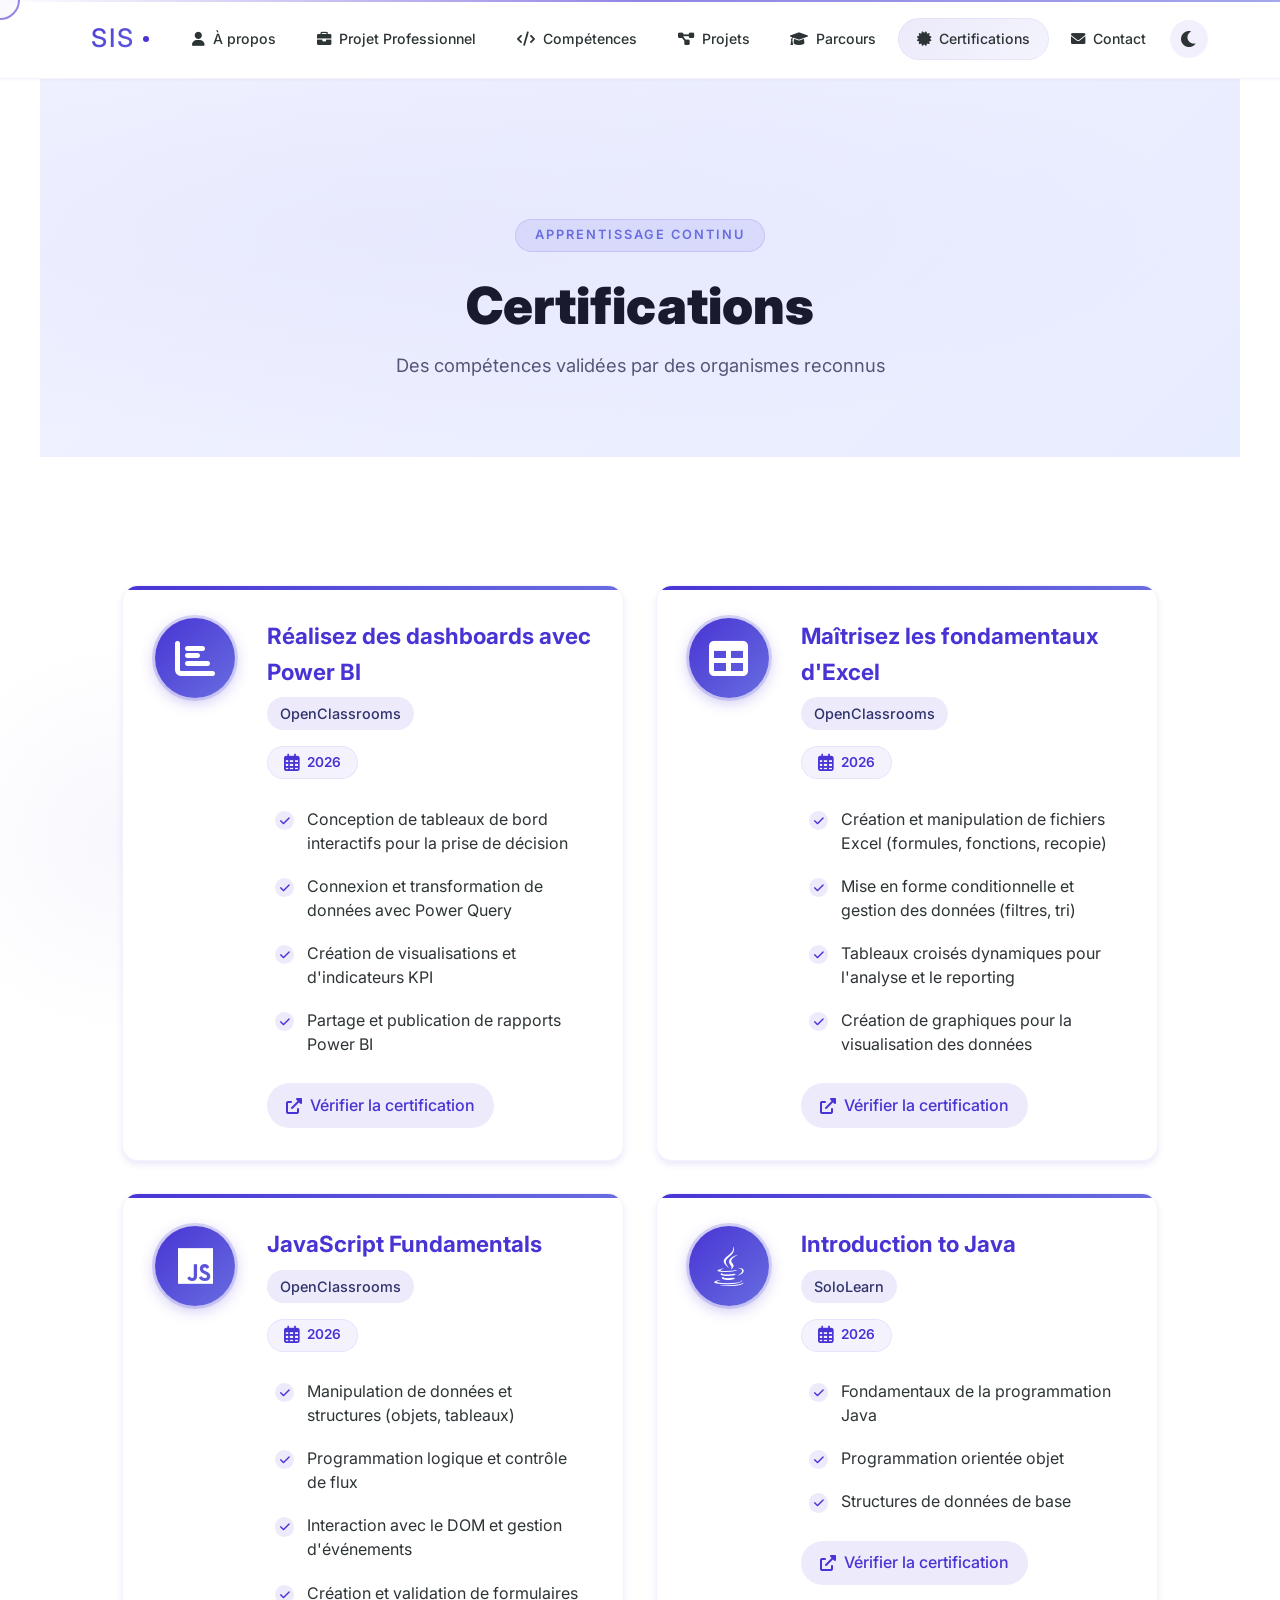
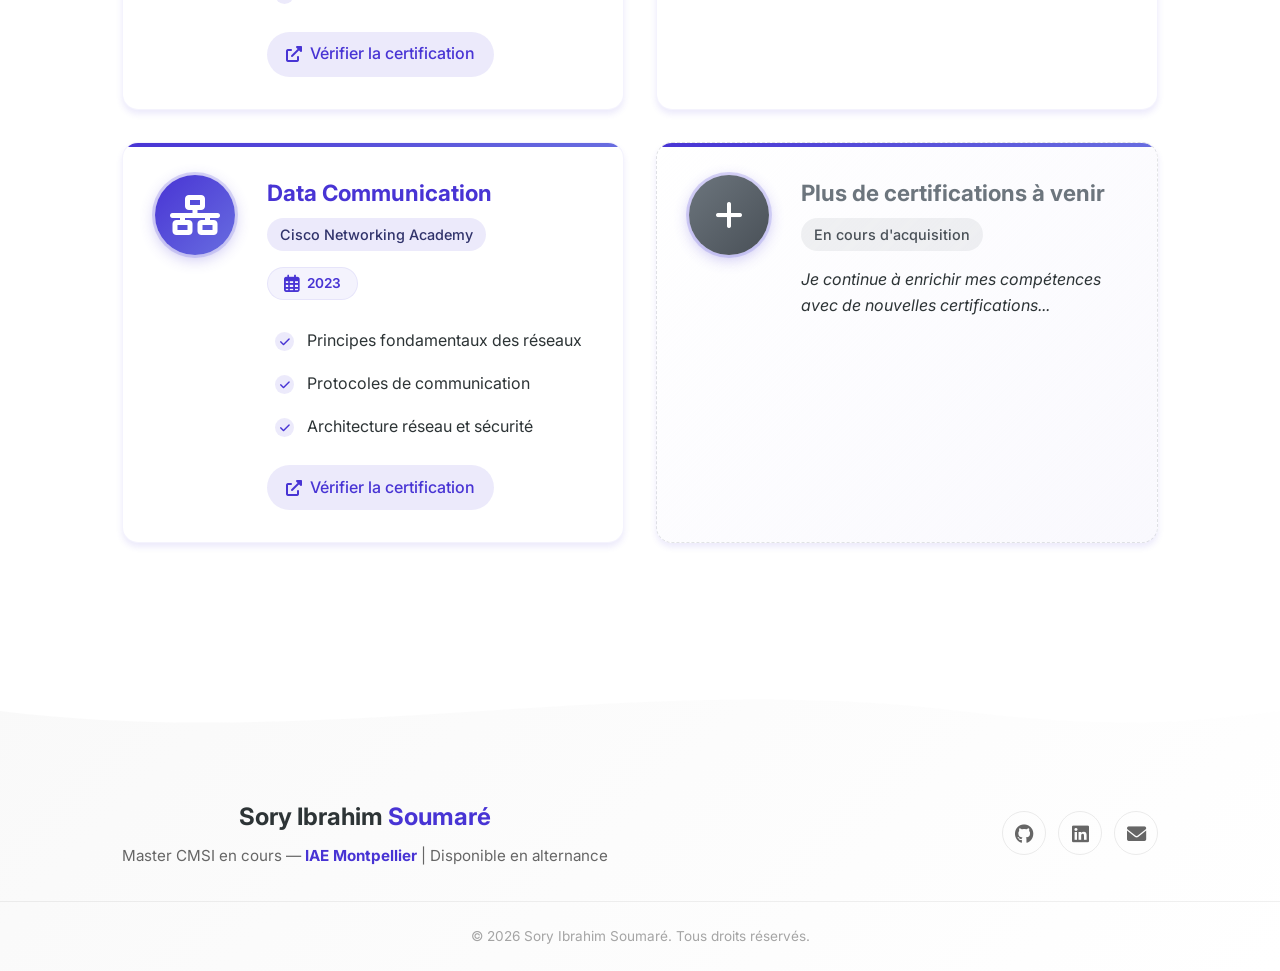
==== commit 588f6997: "MAJ portfolio: Montpellier, Master CMSI en cours, alternance partout en France" ====
--- a/certifications.html
+++ b/certifications.html
@@ -232,7 +232,7 @@
     <div class="footer-content">
       <div class="footer-text">
         <h3>Sory Ibrahim <span>Soumaré</span></h3>
-        <p>Admis Master CMSI — <strong>IAE Montpellier</strong> | Disponible en alternance septembre 2026</p>
+        <p>Master CMSI en cours — <strong>IAE Montpellier</strong> | Disponible en alternance</p>
       </div>
       <div class="footer-links">
         <a href="https://github.com/Ryso667" target="_blank" rel="noopener noreferrer" aria-label="GitHub">
